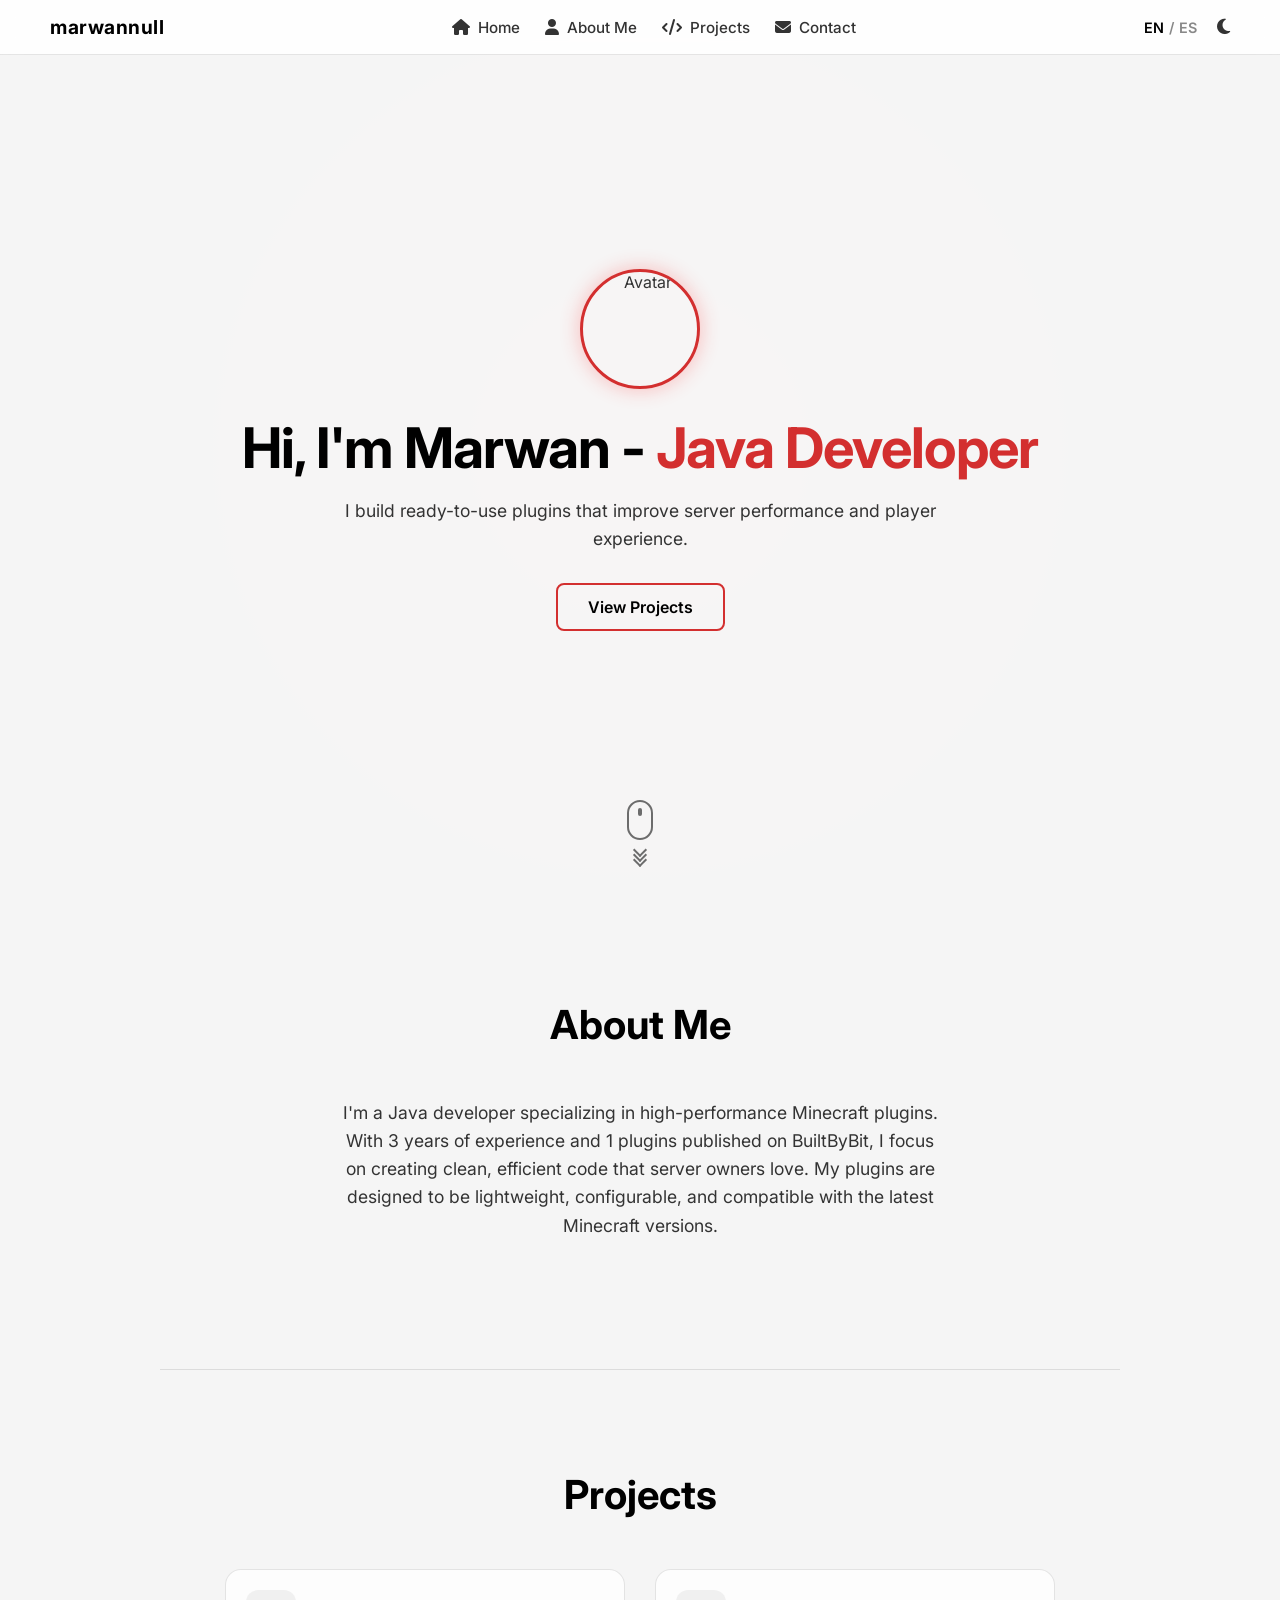
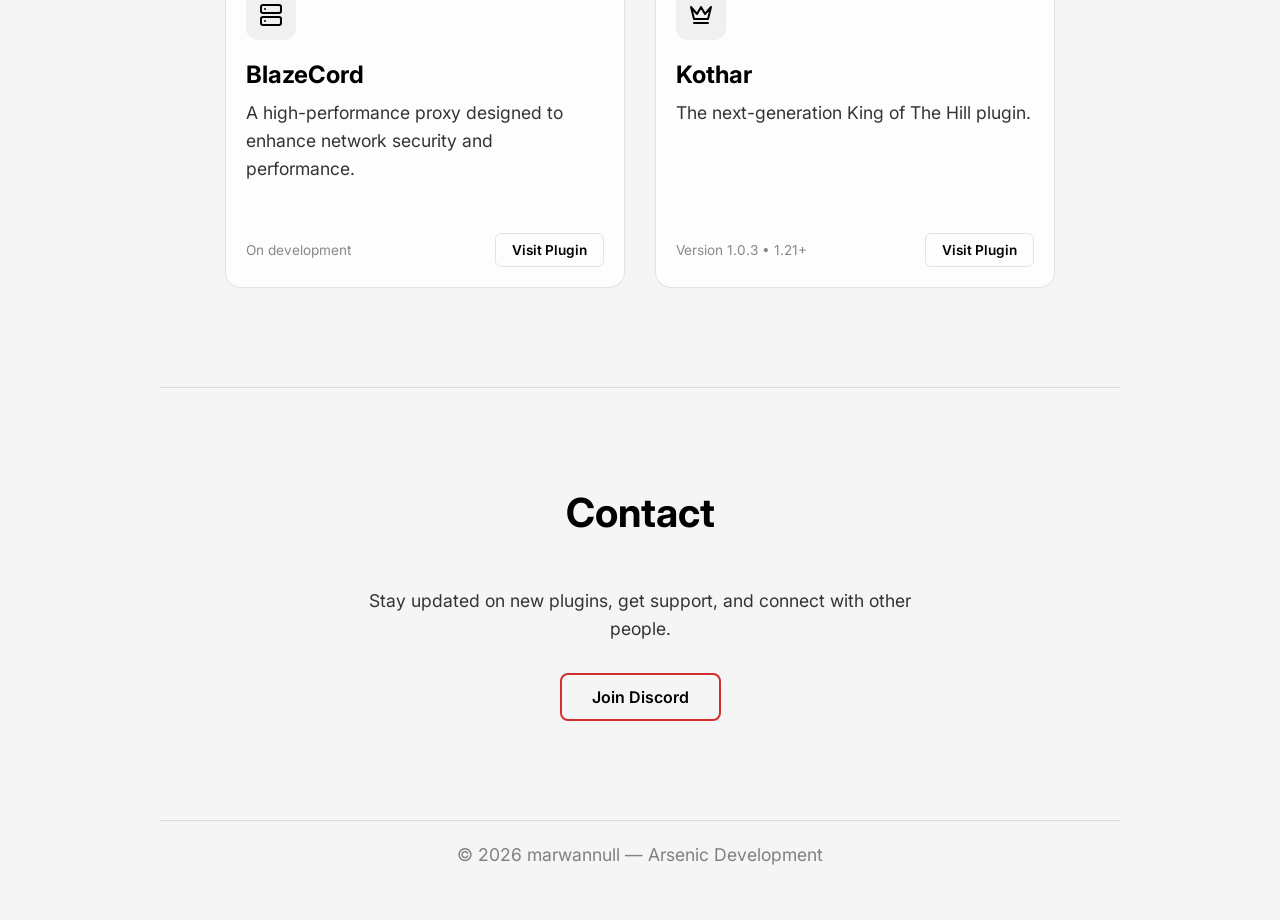
==== index.html @ c506f6dd "Fix HTML encoding issues in index.html" ====
<!DOCTYPE html>
<html lang="en">
<head>
    <meta charset="UTF-8">
    <meta name="viewport" content="width=device-width, initial-scale=1.0">
    <title>marwannull ── Portfolio</title>
    <link rel="icon" href="https://github.com/marwannull.png" type="image/png">
    <link rel="stylesheet" href="style.css">
    <link rel="stylesheet" href="https://cdnjs.cloudflare.com/ajax/libs/font-awesome/6.4.0/css/all.min.css">
</head>
<body>
    
    <div class="content">
        <header>
            <div class="logo">marwannull</div>
            <nav>
                <ul>
                    <li><a href="#home"><i class="fas fa-home"></i> Home</a></li>
                    <li><a href="#about"><i class="fas fa-user"></i> About Me</a></li>
                    <li><a href="#projects"><i class="fas fa-code"></i> Projects</a></li>
                    <li><a href="#contact"><i class="fas fa-envelope"></i> Contact</a></li>
                </ul>
            </nav>
            <div class="header-controls">
                <div class="language-switch">
                    <span class="lang-option active" data-lang="en">EN</span>
                    <span class="separator">/</span>
                    <span class="lang-option" data-lang="es">ES</span>
                </div>
                <button id="theme-toggle" aria-label="Toggle theme">
                    <i class="fas fa-adjust"></i>
                </button>
            </div>
        </header>

        <section id="home" class="hero">
            <img src="https://github.com/marwannull.png" alt="Avatar" class="avatar">
            <h1><span data-en="Hi, I'm Marwan" data-es="Hola, soy Marwan">Hi, I'm Marwan</span> - <span class="highlight">Java Developer</span></h1>
            <p data-en="I build ready-to-use plugins that improve server performance and player experience." data-es="Creo plugins listos para usar que mejoran el rendimiento del servidor y la experiencia del jugador.">I build ready-to-use plugins that improve server performance and player experience.</p>
            <a href="#projects" class="btn" data-en="View Projects" data-es="Ver Proyectos">View Projects</a>
            <div class="scroll-indicator">
                <div class="mouse">
                    <div class="wheel"></div>
                </div>
                <div class="arrow">
                    <span></span>
                    <span></span>
                    <span></span>
                </div>
            </div>
        </section>

        <section id="about" class="section fade-in">
            <h2 data-en="About Me" data-es="Sobre Mí">About Me</h2>
            <p data-en="I'm a Java developer specializing in high-performance Minecraft plugins. With 3 years of experience and 1 plugins published on BuiltByBit, I focus on creating clean, efficient code that server owners love. My plugins are designed to be lightweight, configurable, and compatible with the latest Minecraft versions." data-es="Soy un desarrollador de Java especializado en plugins de Minecraft de alto rendimiento. Con 3 años de experiencia y 1 plugin publicado en BuiltByBit, me enfoco en crear código limpio y eficiente que a los dueños de servidores les encanta. Mis plugins están diseñados para ser ligeros, configurables y compatibles con las últimas versiones de Minecraft.">I'm a Java developer specializing in high-performance Minecraft plugins. With 3 years of experience and 1 plugins published on BuiltByBit, I focus on creating clean, efficient code that server owners love. My plugins are designed to be lightweight, configurable, and compatible with the latest Minecraft versions.</p>
        </section>

        <section id="projects" class="section fade-in">
            <h2 data-en="Projects" data-es="Proyectos">Projects</h2>
            <div class="grid">
                <div class="card scroll-animate">
                    <div class="card-icon">
                        <svg xmlns="http://www.w3.org/2000/svg" width="24" height="24" viewBox="0 0 24 24" fill="none" stroke="currentColor" stroke-width="2" stroke-linecap="round" stroke-linejoin="round">
                            <rect x="2" y="2" width="20" height="8" rx="2" ry="2"></rect>
                            <rect x="2" y="14" width="20" height="8" rx="2" ry="2"></rect>
                            <line x1="6" y1="6" x2="6.01" y2="6"></line>
                            <line x1="6" y1="18" x2="6.01" y2="18"></line>
                        </svg>
                    </div>
                    <h3>BlazeCord</h3>
                    <p data-en="A high-performance proxy designed to enhance network security and performance." data-es="Un proxy de alto rendimiento diseñado para mejorar la seguridad y el rendimiento de la red.">A high-performance proxy designed to enhance network security and performance.</p>
                    <div class="card-footer-group">
                        <div class="card-meta" data-en="On development" data-es="En desarrollo">On development</div>
                        <a href="#" class="btn-small open-modal" data-name="BlazeCord" data-spigot="#" data-modrinth="#" data-builtbybit="#" data-polymart="#" data-en="Visit Plugin" data-es="Visitar Plugin">Visit Plugin</a>
                    </div>
                </div>
                <div class="card scroll-animate">
                    <div class="card-icon">
                        <svg xmlns="http://www.w3.org/2000/svg" width="24" height="24" viewBox="0 0 24 24" fill="none" stroke="currentColor" stroke-width="2" stroke-linecap="round" stroke-linejoin="round">
                            <path d="M2 4l3 12h14l3-12-6 7-4-7-4 7-6-7zm3 16h14"></path>
                        </svg>
                    </div>
                    <h3>Kothar</h3>
                    <p data-en="The next-generation King of The Hill plugin." data-es="El plugin King of The Hill de próxima generación.">The next-generation King of The Hill plugin.</p>
                    <div class="card-footer-group">
                        <div class="card-meta">Version 1.0.3 • 1.21+</div>
                        <a href="#" class="btn-small open-modal" data-name="Kothar" data-spigot="https://www.spigotmc.org/resources/kothar-the-next-generation-king-of-the-hill-plugin-%E2%9A%94%EF%B8%8F.132669/" data-modrinth="https://modrinth.com/plugin/kothar" data-builtbybit="https://builtbybit.com/resources/kothar.94414/" data-polymart="https://polymart.org/product/9367/kothar" data-en="Visit Plugin" data-es="Visitar Plugin">Visit Plugin</a>
                    </div>
                </div>
            </div>
        </section>

        <section id="contact" class="section">
            <h2 data-en="Contact" data-es="Contacto">Contact</h2>
            <p data-en="Stay updated on new plugins, get support, and connect with other people." data-es="Mantente actualizado sobre nuevos plugins, obtén soporte y conéctate con otras personas.">Stay updated on new plugins, get support, and connect with other people.</p>
            <a href="https://discord.gg/BewvqAe3jb" class="btn" data-en="Join Discord" data-es="Unirse a Discord">Join Discord</a>
        </section>

        <footer>
            <p>© 2026 marwannull — Arsenic Development</p>
        </footer>
    </div>

    <div id="pluginModal" class="modal">
        <div class="modal-content">
            <span class="close-modal">&times;</span>
            <h3 id="modalTitle">Plugin Name</h3>
            <p data-en="Choose a platform to download:" data-es="Elige una plataforma para descargar:">Choose a platform to download:</p>
            <div class="modal-buttons">
                <a href="#" id="btn-spigot" target="_blank" class="platform-btn"><img src="assets/spigotmc.png" alt="SpigotMC" class="platform-icon"> SpigotMC</a>
                <a href="#" id="btn-modrinth" target="_blank" class="platform-btn"><img src="assets/modrinth.png" alt="Modrinth" class="platform-icon"> Modrinth</a>
                <a href="#" id="btn-builtbybit" target="_blank" class="platform-btn"><img src="assets/builtbybit.png" alt="BuiltByBit" class="platform-icon"> BuiltByBit</a>
                <a href="#" id="btn-polymart" target="_blank" class="platform-btn"><img src="assets/polymart.png" alt="Polymart" class="platform-icon"> Polymart</a>
            </div>
        </div>
    </div>

    <script src="script.js"></script>
</body>
</html>
---- style.css ----
@import url('https://fonts.googleapis.com/css2?family=Inter:wght@400;500;600;700&display=swap');

* {
    margin: 0;
    padding: 0;
    box-sizing: border-box;
    -webkit-font-smoothing: antialiased;
    -moz-osx-font-smoothing: grayscale;
}

:root {
    --bg-color: #050505;
    --text-color: #e0e0e0;
    --heading-color: #ffffff;
    --accent-color: #ff3333;
    --card-bg: rgba(20, 20, 25, 0.4);
    --card-border: rgba(255, 255, 255, 0.08);
    --nav-bg: rgba(10, 10, 10, 0.85);
    --separator-color: rgba(255, 255, 255, 0.1);
}

.light-mode {
    --bg-color: #f5f5f5;
    --text-color: #333333;
    --heading-color: #000000;
    --accent-color: #d32f2f;
    --card-bg: rgba(255, 255, 255, 0.8);
    --card-border: rgba(0, 0, 0, 0.1);
    --nav-bg: rgba(255, 255, 255, 0.9);
    --separator-color: rgba(0, 0, 0, 0.1);
}

html {
    scroll-behavior: smooth;
}

body {
    font-family: 'Inter', sans-serif;
    background-color: var(--bg-color);
    color: var(--text-color);
    overflow-x: hidden;
    position: relative;
    min-height: 100vh;
    transition: background-color 0.3s, color 0.3s;
}

body::before {
    content: "";
    position: fixed;
    top: 50%;
    left: 50%;
    transform: translate(-50%, -50%);
    width: 100vw;
    height: 100vh;
    background: radial-gradient(circle, rgba(139, 0, 0, 0.4) 0%, rgba(0, 0, 0, 0) 70%);
    z-index: -1;
    pointer-events: none;
    animation: heartbeat 3s infinite ease-in-out;
    mix-blend-mode: screen; 
}

.light-mode body::before {
    background: radial-gradient(circle, rgba(255, 0, 0, 0.15) 0%, rgba(255, 255, 255, 0) 70%);
    mix-blend-mode: multiply;
}

@keyframes heartbeat {
    0% { opacity: 0.5; transform: translate(-50%, -50%) scale(0.95); }
    50% { opacity: 0.7; transform: translate(-50%, -50%) scale(1.05); }
    100% { opacity: 0.5; transform: translate(-50%, -50%) scale(0.95); }
}

header {
    padding: 15px 50px;
    display: flex;
    justify-content: space-between;
    align-items: center;
    background: var(--nav-bg);
    backdrop-filter: blur(10px);
    -webkit-backdrop-filter: blur(10px);
    position: fixed;
    width: 100%;
    top: 0;
    z-index: 1000;
    border-bottom: 1px solid var(--separator-color);
}

.logo {
    font-size: 1.2rem;
    font-weight: 700;
    color: var(--heading-color);
    letter-spacing: 0.5px;
}

nav ul {
    list-style: none;
    display: flex;
    gap: 25px;
}

nav a {
    text-decoration: none;
    color: var(--text-color);
    font-weight: 500;
    font-size: 0.95rem;
    transition: color 0.3s;
    display: flex;
    align-items: center;
    gap: 8px;
}

nav a i {
    font-size: 1rem;
    color: var(--text-color);
}

nav a:hover, nav a:hover i {
    color: var(--accent-color);
}

.header-controls {
    display: flex;
    align-items: center;
    gap: 20px;
}

.language-switch {
    font-size: 0.9rem;
    font-weight: 600;
    cursor: pointer;
    display: flex;
    align-items: center;
    gap: 5px;
}

.lang-option {
    color: #888;
    transition: color 0.3s;
}

.lang-option.active {
    color: var(--heading-color);
}

.lang-option:hover {
    color: var(--heading-color);
}

.separator {
    color: #888;
}

#theme-toggle {
    background: none;
    border: none;
    color: var(--text-color);
    cursor: pointer;
    font-size: 1.1rem;
    transition: color 0.3s;
}

#theme-toggle:hover {
    color: var(--accent-color);
}

.hero {
    min-height: 100vh;
    display: flex;
    flex-direction: column;
    justify-content: center;
    align-items: center;
    text-align: center;
    padding: 0 20px;
    position: relative;
}

.avatar {
    width: 120px;
    height: 120px;
    border-radius: 50%;
    border: 3px solid var(--accent-color);
    margin-bottom: 25px;
    object-fit: cover;
    box-shadow: 0 0 20px rgba(255, 51, 51, 0.3);
}

h1 {
    font-size: 3.5rem;
    font-weight: 700;
    margin-bottom: 15px;
    color: var(--heading-color);
    letter-spacing: -1px;
}

.highlight {
    color: var(--accent-color);
}

p {
    font-size: 1.1rem;
    color: var(--text-color);
    max-width: 600px;
    line-height: 1.6;
    margin-bottom: 30px;
}

.btn {
    display: inline-block;
    padding: 12px 30px;
    background: transparent;
    border: 2px solid var(--accent-color);
    color: var(--heading-color);
    text-decoration: none;
    font-weight: 600;
    border-radius: 8px;
    transition: all 0.3s ease;
}

.btn:hover {
    background: var(--accent-color);
    color: #fff;
    box-shadow: 0 0 15px rgba(255, 51, 51, 0.4);
}

.scroll-indicator {
    position: absolute;
    bottom: 40px;
    left: 50%;
    transform: translateX(-50%);
    display: flex;
    flex-direction: column;
    align-items: center;
    opacity: 0.7;
}

.mouse {
    width: 26px;
    height: 40px;
    border: 2px solid var(--text-color);
    border-radius: 20px;
    position: relative;
    margin-bottom: 10px;
}

.wheel {
    width: 4px;
    height: 8px;
    background-color: var(--text-color);
    border-radius: 2px;
    position: absolute;
    top: 6px;
    left: 50%;
    transform: translateX(-50%);
    animation: scroll 1.5s infinite;
}

@keyframes scroll {
    0% { top: 6px; opacity: 1; }
    100% { top: 20px; opacity: 0; }
}

.arrow span {
    display: block;
    width: 10px;
    height: 10px;
    border-bottom: 2px solid var(--text-color);
    border-right: 2px solid var(--text-color);
    transform: rotate(45deg);
    margin: -5px;
    animation: arrow 2s infinite;
}

.arrow span:nth-child(2) { animation-delay: -0.2s; }
.arrow span:nth-child(3) { animation-delay: -0.4s; }

@keyframes arrow {
    0% { opacity: 0; transform: rotate(45deg) translate(-5px, -5px); }
    50% { opacity: 1; }
    100% { opacity: 0; transform: rotate(45deg) translate(5px, 5px); }
}

.section {
    padding: 100px 50px;
    position: relative;
    max-width: 1200px;
    margin: 0 auto;
    display: flex;
    flex-direction: column;
    align-items: center;
    text-align: center;
}

.section::after {
    content: "";
    position: absolute;
    bottom: 0;
    left: 10%;
    right: 10%;
    height: 1px;
    background: var(--separator-color);
}

h2 {
    font-size: 2.5rem;
    font-weight: 700;
    margin-bottom: 50px;
    color: var(--heading-color);
    text-align: center;
}

.grid {
    display: flex;
    flex-wrap: wrap;
    justify-content: center;
    gap: 30px;
    width: 100%;
}

.card {
    background: var(--card-bg);
    border: 1px solid var(--card-border);
    border-radius: 16px;
    padding: 20px;
    transition: transform 0.3s ease, border-color 0.3s ease, box-shadow 0.3s ease;
    display: flex;
    flex-direction: column;
    text-align: left;
    max-width: 400px;
    width: 100%;
}

.card:hover {
    transform: translateY(-5px);
    border-color: rgba(255, 255, 255, 0.2);
    box-shadow: 0 10px 30px rgba(0, 0, 0, 0.2);
}

.light-mode .card:hover {
    border-color: rgba(0, 0, 0, 0.2);
}

.card-icon {
    width: 50px;
    height: 50px;
    background: rgba(255, 255, 255, 0.05);
    border-radius: 12px;
    display: flex;
    align-items: center;
    justify-content: center;
    margin-bottom: 20px;
    color: var(--heading-color);
}

.light-mode .card-icon {
    background: rgba(0, 0, 0, 0.05);
}

.card h3 {
    font-size: 1.5rem;
    font-weight: 700;
    margin-bottom: 10px;
    color: var(--heading-color);
}

.card-footer-group {
    margin-top: auto;
    display: flex;
    justify-content: space-between;
    align-items: center;
    padding-top: 20px;
}

.card-meta {
    font-size: 0.85rem;
    color: #888;
}

.btn-small {
    padding: 8px 16px;
    background: transparent;
    border: 1px solid var(--card-border);
    color: var(--heading-color);
    text-decoration: none;
    font-size: 0.85rem;
    font-weight: 600;
    border-radius: 6px;
    transition: all 0.3s ease;
}

.btn-small:hover {
    background: var(--accent-color);
    border-color: var(--accent-color);
    color: #fff;
}

footer {
    padding: 20px;
    background: transparent;
    border-top: none;
    color: #666;
    text-align: center;
    font-size: 0.8rem;
    opacity: 0.6;
    width: 100%;
    display: flex;
    justify-content: center;
}

.modal {
    display: none;
    position: fixed;
    top: 0;
    left: 0;
    width: 100%;
    height: 100%;
    background: rgba(0, 0, 0, 0.8);
    backdrop-filter: blur(5px);
    z-index: 2000;
    align-items: center;
    justify-content: center;
    opacity: 0;
    transition: opacity 0.3s ease;
}

.modal.show {
    opacity: 1;
}

.modal-content {
    background: #151515;
    border: 1px solid #333;
    border-radius: 12px;
    padding: 30px;
    width: 90%;
    max-width: 400px;
    position: relative;
    text-align: center;
    transform: translateY(20px);
    transition: transform 0.3s ease;
}

.light-mode .modal-content {
    background: #fff;
    border-color: #eee;
}

.modal.show .modal-content {
    transform: translateY(0);
}

.close-modal {
    position: absolute;
    top: 15px;
    right: 15px;
    font-size: 1.5rem;
    cursor: pointer;
    color: #888;
    transition: color 0.2s;
}

.close-modal:hover {
    color: var(--accent-color);
}

.modal h3 {
    margin-bottom: 10px;
    color: var(--heading-color);
}

.modal p {
    margin-bottom: 25px;
    color: var(--text-color);
}

.modal-buttons {
    display: flex;
    flex-direction: column;
    gap: 15px;
}

.platform-btn {
    display: flex;
    align-items: center;
    justify-content: center;
    gap: 10px;
    padding: 12px;
    background: rgba(255, 255, 255, 0.05);
    border: 1px solid rgba(255, 255, 255, 0.1);
    color: var(--heading-color);
    text-decoration: none;
    border-radius: 8px;
    font-weight: 600;
    transition: all 0.2s;
    width: 100%;
}

.platform-icon {
    width: 24px;
    height: 24px;
    min-width: 24px;
    min-height: 24px;
    object-fit: contain;
    margin-top: -2px;
}

.light-mode .platform-btn {
    background: rgba(0, 0, 0, 0.05);
    border-color: rgba(0, 0, 0, 0.1);
}

.platform-btn:hover {
    background: var(--accent-color);
    border-color: var(--accent-color);
    color: #fff;
    transform: translateY(-2px);
}

.fade-in {
    opacity: 0;
    transform: translateY(20px);
    transition: opacity 0.6s ease-out, transform 0.6s ease-out;
}

.fade-in.visible {
    opacity: 1;
    transform: translateY(0);
}

.scroll-animate {
    opacity: 0;
    transform: translateY(30px);
    transition: opacity 0.6s ease-out, transform 0.6s ease-out;
}

.scroll-animate.visible {
    opacity: 1;
    transform: translateY(0);
}

@media (max-width: 768px) {
    h1 { font-size: 2.5rem; }
    header { padding: 15px 20px; flex-direction: column; gap: 15px; }
    nav ul { gap: 15px; font-size: 0.9rem; flex-wrap: wrap; justify-content: center; }
    .section { padding: 60px 20px; }
}
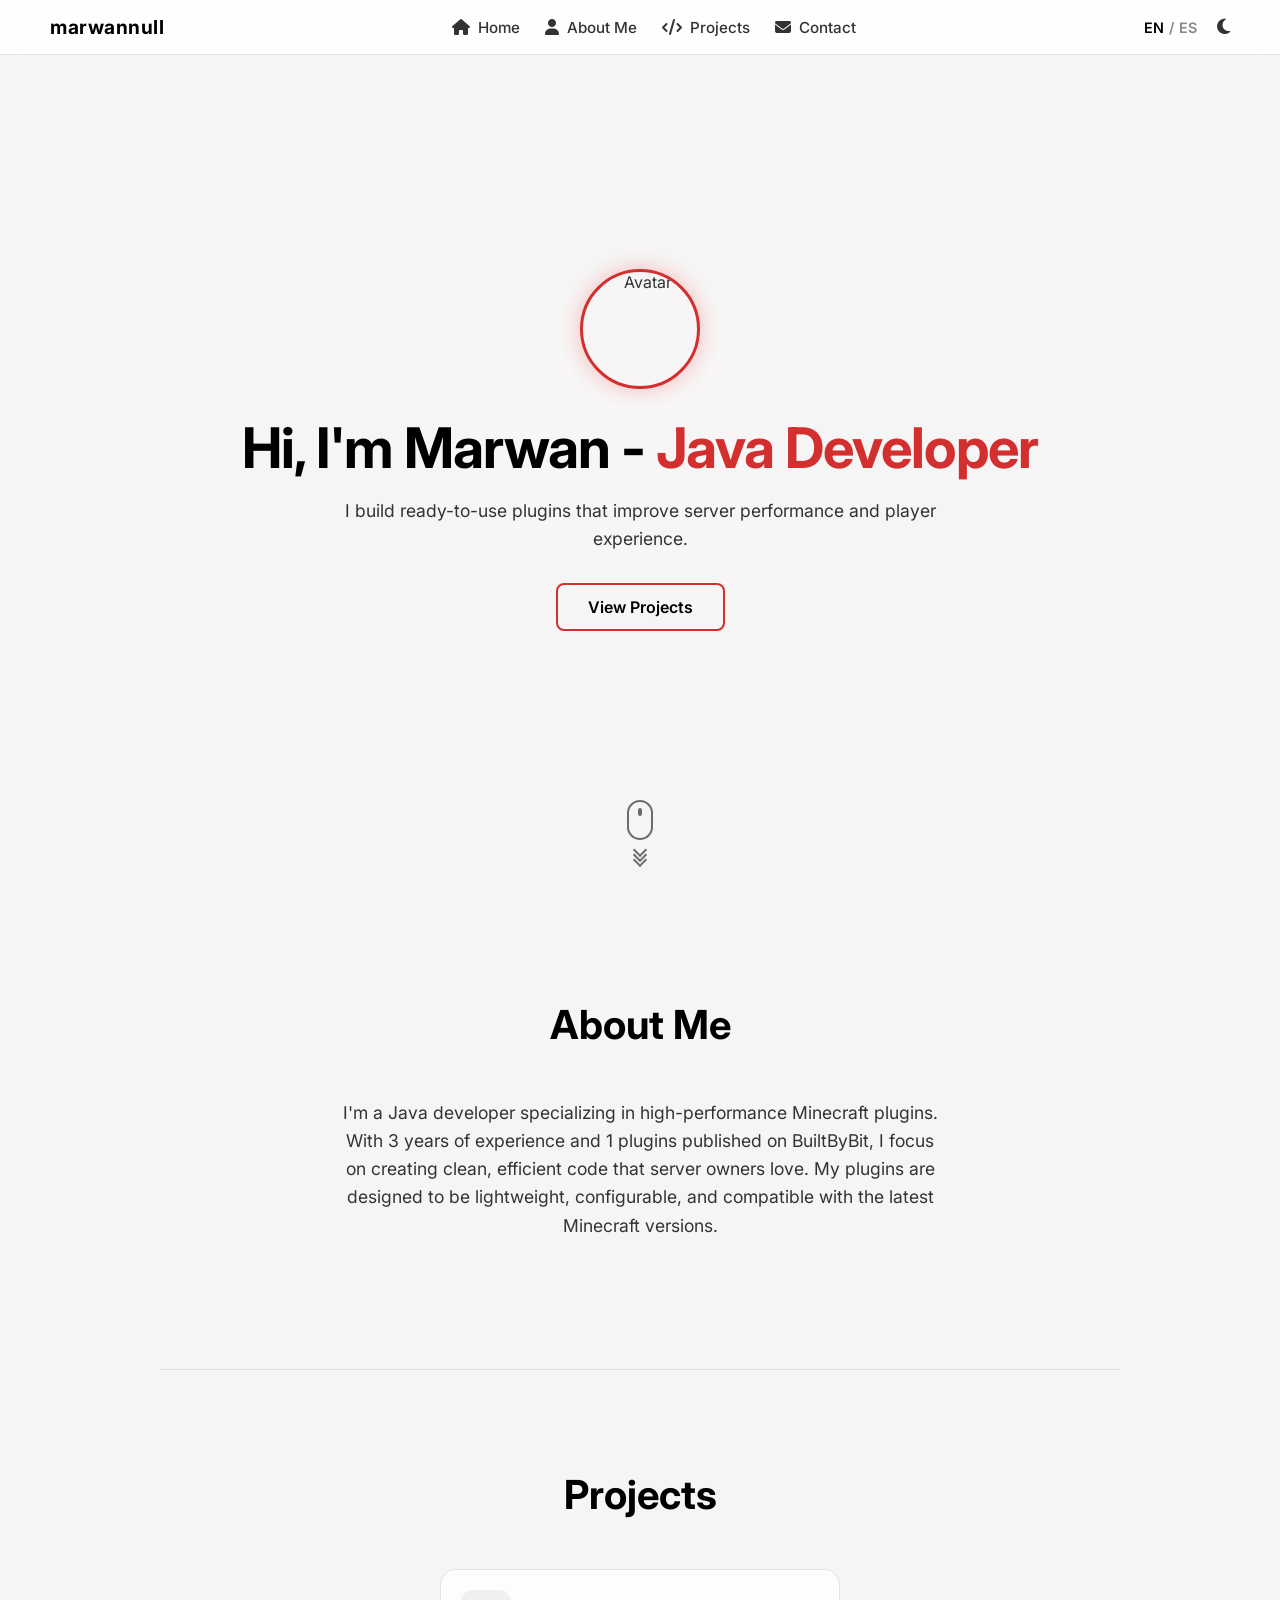
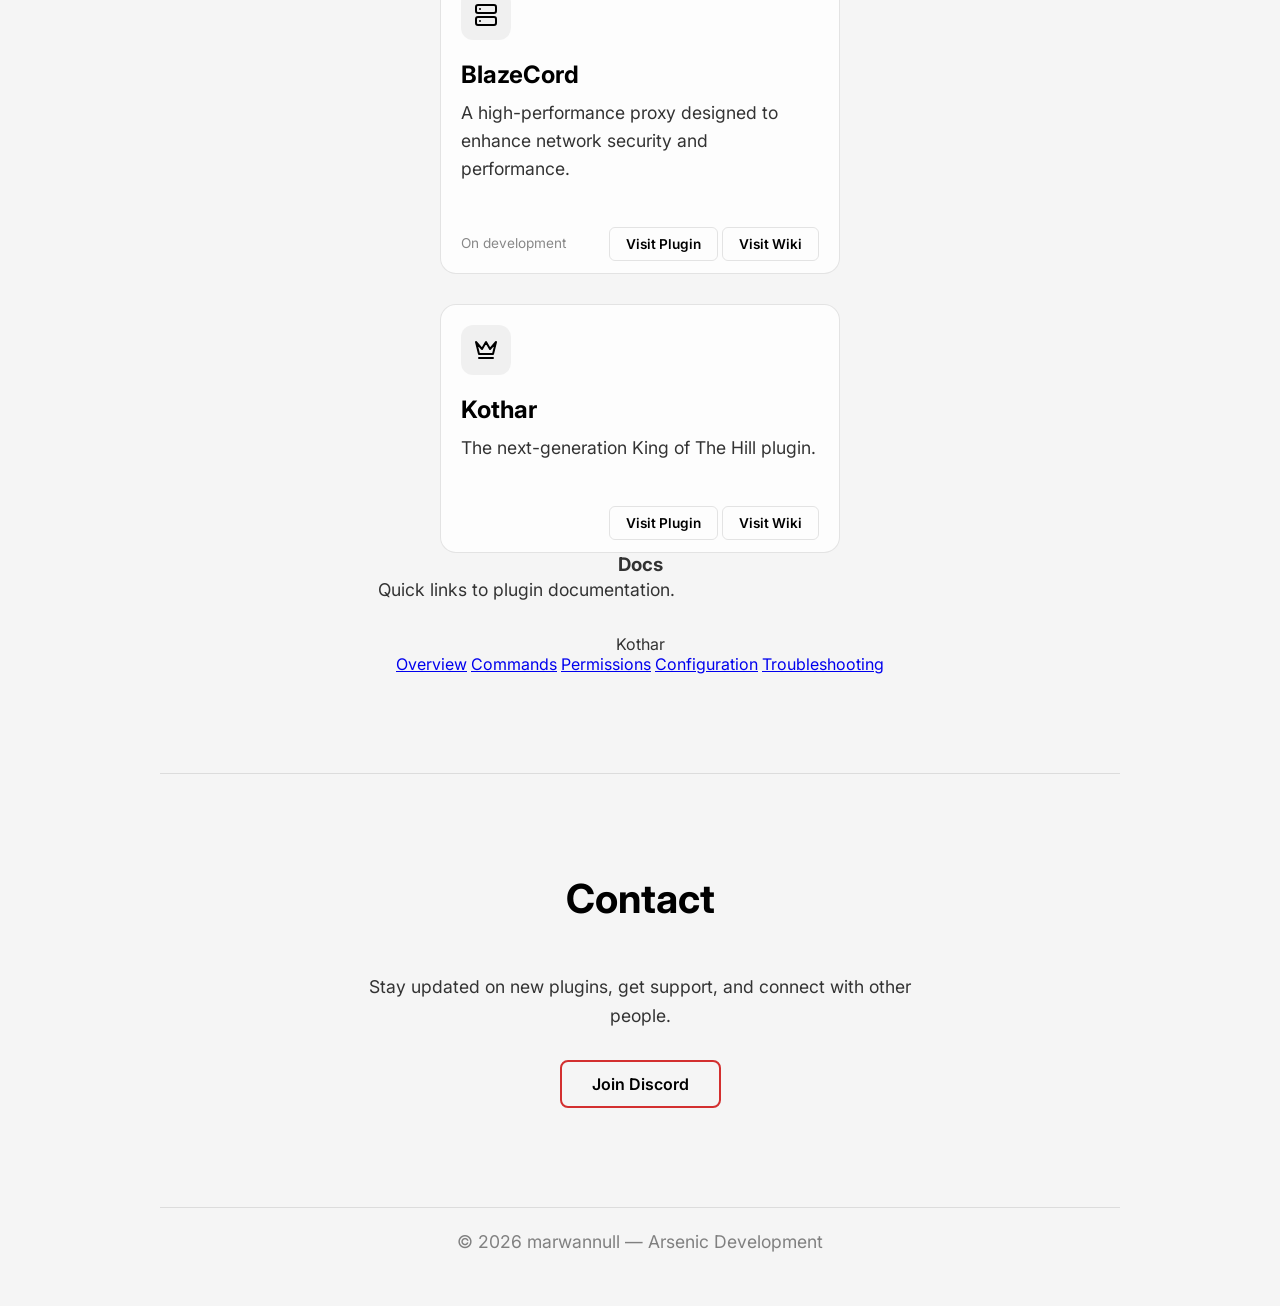
==== commit ca450ce9: "Update index.html" ====
--- a/index.html
+++ b/index.html
@@ -57,36 +57,60 @@
 
         <section id="projects" class="section fade-in">
             <h2 data-en="Projects" data-es="Proyectos">Projects</h2>
-            <div class="grid">
-                <div class="card scroll-animate">
-                    <div class="card-icon">
-                        <svg xmlns="http://www.w3.org/2000/svg" width="24" height="24" viewBox="0 0 24 24" fill="none" stroke="currentColor" stroke-width="2" stroke-linecap="round" stroke-linejoin="round">
-                            <rect x="2" y="2" width="20" height="8" rx="2" ry="2"></rect>
-                            <rect x="2" y="14" width="20" height="8" rx="2" ry="2"></rect>
-                            <line x1="6" y1="6" x2="6.01" y2="6"></line>
-                            <line x1="6" y1="18" x2="6.01" y2="18"></line>
-                        </svg>
-                    </div>
-                    <h3>BlazeCord</h3>
-                    <p data-en="A high-performance proxy designed to enhance network security and performance." data-es="Un proxy de alto rendimiento diseñado para mejorar la seguridad y el rendimiento de la red.">A high-performance proxy designed to enhance network security and performance.</p>
-                    <div class="card-footer-group">
-                        <div class="card-meta" data-en="On development" data-es="En desarrollo">On development</div>
-                        <a href="#" class="btn-small open-modal" data-name="BlazeCord" data-spigot="#" data-modrinth="#" data-builtbybit="#" data-polymart="#" data-en="Visit Plugin" data-es="Visitar Plugin">Visit Plugin</a>
+            <div class="projects-layout">
+                <div class="projects-left">
+                    <div class="grid">
+                        <div class="card scroll-animate">
+                            <div class="card-icon">
+                                <svg xmlns="http://www.w3.org/2000/svg" width="24" height="24" viewBox="0 0 24 24" fill="none" stroke="currentColor" stroke-width="2" stroke-linecap="round" stroke-linejoin="round">
+                                    <rect x="2" y="2" width="20" height="8" rx="2" ry="2"></rect>
+                                    <rect x="2" y="14" width="20" height="8" rx="2" ry="2"></rect>
+                                    <line x1="6" y1="6" x2="6.01" y2="6"></line>
+                                    <line x1="6" y1="18" x2="6.01" y2="18"></line>
+                                </svg>
+                            </div>
+                            <h3>BlazeCord</h3>
+                            <p data-en="A high-performance proxy designed to enhance network security and performance." data-es="Un proxy de alto rendimiento diseñado para mejorar la seguridad y el rendimiento de la red.">A high-performance proxy designed to enhance network security and performance.</p>
+                            <div class="card-footer-group">
+                                <div class="card-meta" data-en="On development" data-es="En desarrollo">On development</div>
+                                <div class="card-actions">
+                                    <a href="#" class="btn-small open-modal" data-name="BlazeCord" data-spigot="#" data-modrinth="#" data-builtbybit="#" data-polymart="#" data-en="Visit Plugin" data-es="Visitar Plugin">Visit Plugin</a>
+                                    <a href="#" class="btn-small" target="_blank" data-en="Visit Wiki" data-es="Visitar Wiki">Visit Wiki</a>
+                                </div>
+                            </div>
+                        </div>
+                        <div class="card scroll-animate">
+                            <div class="card-icon">
+                                <svg xmlns="http://www.w3.org/2000/svg" width="24" height="24" viewBox="0 0 24 24" fill="none" stroke="currentColor" stroke-width="2" stroke-linecap="round" stroke-linejoin="round">
+                                    <path d="M2 4l3 12h14l3-12-6 7-4-7-4 7-6-7zm3 16h14"></path>
+                                </svg>
+                            </div>
+                            <h3>Kothar</h3>
+                            <p data-en="The next-generation King of The Hill plugin." data-es="El plugin King of The Hill de próxima generación.">The next-generation King of The Hill plugin.</p>
+                            <div class="card-footer-group">
+                                <div class="card-meta">&nbsp;</div>
+                                <div class="card-actions">
+                                    <a href="#" class="btn-small open-modal" data-name="Kothar" data-spigot="https://www.spigotmc.org/resources/kothar-the-next-generation-king-of-the-hill-plugin-%E2%9A%94%EF%B8%8F.132669/" data-modrinth="https://modrinth.com/plugin/kothar" data-builtbybit="https://builtbybit.com/resources/kothar.94414/" data-polymart="https://polymart.org/product/9367/kothar" data-en="Visit Plugin" data-es="Visitar Plugin">Visit Plugin</a>
+                                    <a href="Kothar-Wiki-All.md" class="btn-small" target="_blank" data-en="Visit Wiki" data-es="Visitar Wiki">Visit Wiki</a>
+                                </div>
+                            </div>
+                        </div>
                     </div>
                 </div>
-                <div class="card scroll-animate">
-                    <div class="card-icon">
-                        <svg xmlns="http://www.w3.org/2000/svg" width="24" height="24" viewBox="0 0 24 24" fill="none" stroke="currentColor" stroke-width="2" stroke-linecap="round" stroke-linejoin="round">
-                            <path d="M2 4l3 12h14l3-12-6 7-4-7-4 7-6-7zm3 16h14"></path>
-                        </svg>
+                <aside class="projects-right">
+                    <div class="docs-panel">
+                        <h3 data-en="Docs" data-es="Documentación">Docs</h3>
+                        <p data-en="Quick links to plugin documentation." data-es="Accesos rápidos a la documentación de plugins.">Quick links to plugin documentation.</p>
+                        <div class="docs-group">
+                            <div class="docs-title">Kothar</div>
+                            <a class="docs-link" href="Kothar-Wiki-All.md#home" target="_blank" data-en="Overview" data-es="Resumen">Overview</a>
+                            <a class="docs-link" href="Kothar-Wiki-All.md#commands" target="_blank" data-en="Commands" data-es="Comandos">Commands</a>
+                            <a class="docs-link" href="Kothar-Wiki-All.md#permissions" target="_blank" data-en="Permissions" data-es="Permisos">Permissions</a>
+                            <a class="docs-link" href="Kothar-Wiki-All.md#configuration" target="_blank" data-en="Configuration" data-es="Configuración">Configuration</a>
+                            <a class="docs-link" href="Kothar-Wiki-All.md#troubleshooting" target="_blank" data-en="Troubleshooting" data-es="Solución de problemas">Troubleshooting</a>
+                        </div>
                     </div>
-                    <h3>Kothar</h3>
-                    <p data-en="The next-generation King of The Hill plugin." data-es="El plugin King of The Hill de próxima generación.">The next-generation King of The Hill plugin.</p>
-                    <div class="card-footer-group">
-                        <div class="card-meta">Version 1.0.3 • 1.21+</div>
-                        <a href="#" class="btn-small open-modal" data-name="Kothar" data-spigot="https://www.spigotmc.org/resources/kothar-the-next-generation-king-of-the-hill-plugin-%E2%9A%94%EF%B8%8F.132669/" data-modrinth="https://modrinth.com/plugin/kothar" data-builtbybit="https://builtbybit.com/resources/kothar.94414/" data-polymart="https://polymart.org/product/9367/kothar" data-en="Visit Plugin" data-es="Visitar Plugin">Visit Plugin</a>
-                    </div>
-                </div>
+                </aside>
             </div>
         </section>
 
@@ -118,4 +142,3 @@
     <script src="script.js"></script>
 </body>
 </html>
-
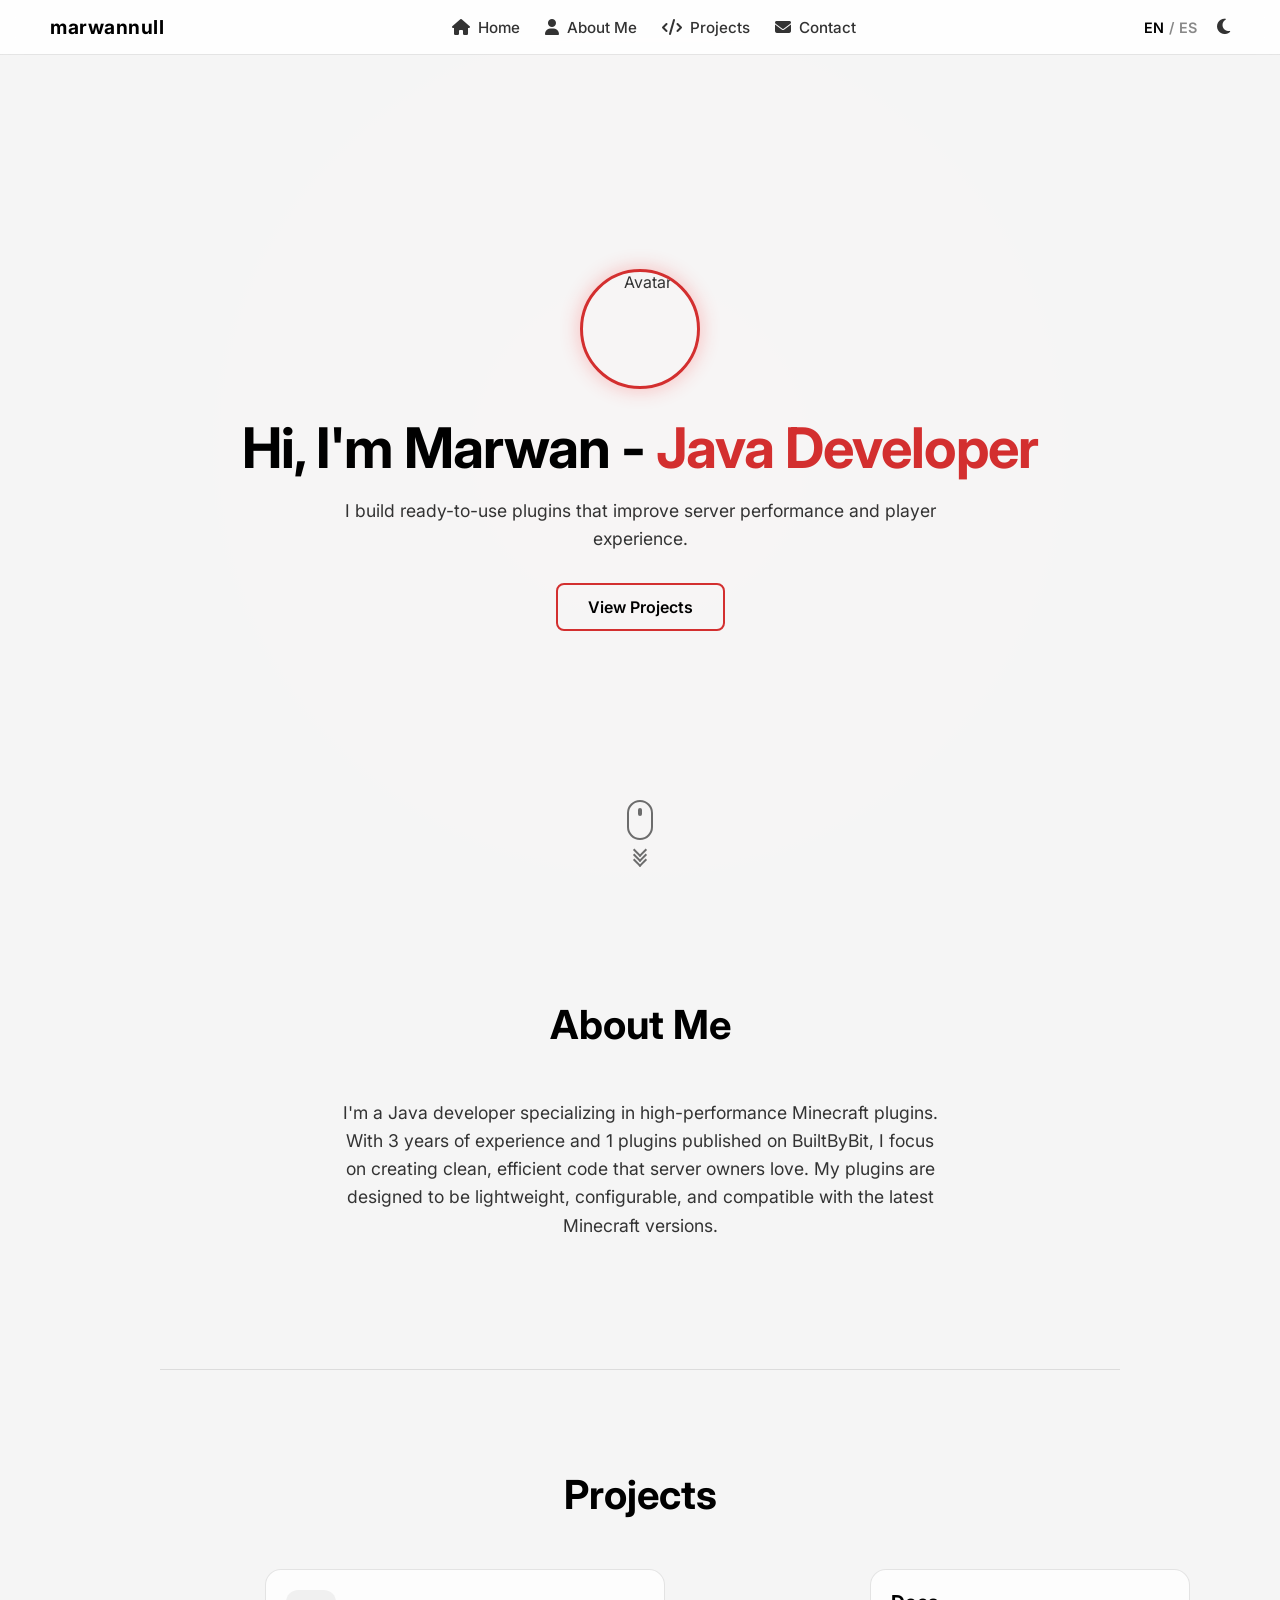
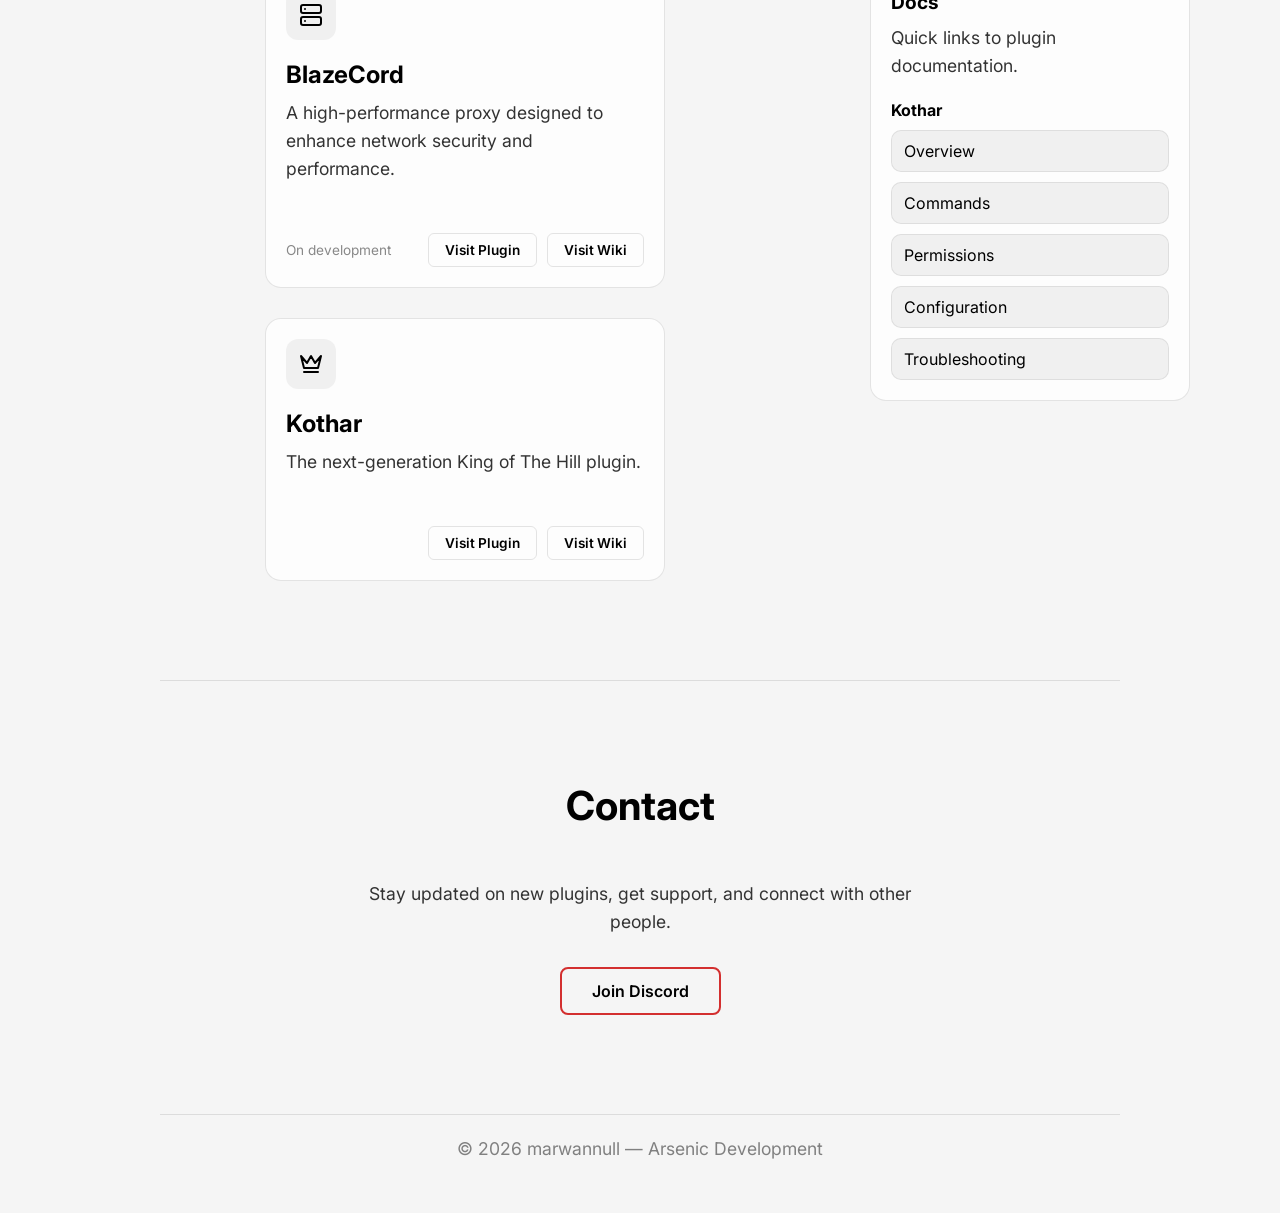
==== commit bba862b7: "Update index.html" ====
--- a/index.html
+++ b/index.html
@@ -91,7 +91,7 @@
                                 <div class="card-meta">&nbsp;</div>
                                 <div class="card-actions">
                                     <a href="#" class="btn-small open-modal" data-name="Kothar" data-spigot="https://www.spigotmc.org/resources/kothar-the-next-generation-king-of-the-hill-plugin-%E2%9A%94%EF%B8%8F.132669/" data-modrinth="https://modrinth.com/plugin/kothar" data-builtbybit="https://builtbybit.com/resources/kothar.94414/" data-polymart="https://polymart.org/product/9367/kothar" data-en="Visit Plugin" data-es="Visitar Plugin">Visit Plugin</a>
-                                    <a href="Kothar-Wiki-All.md" class="btn-small" target="_blank" data-en="Visit Wiki" data-es="Visitar Wiki">Visit Wiki</a>
+                                    <a href="wiki/index.html" class="btn-small" target="_blank" data-en="Visit Wiki" data-es="Visitar Wiki">Visit Wiki</a>
                                 </div>
                             </div>
                         </div>
@@ -103,11 +103,11 @@
                         <p data-en="Quick links to plugin documentation." data-es="Accesos rápidos a la documentación de plugins.">Quick links to plugin documentation.</p>
                         <div class="docs-group">
                             <div class="docs-title">Kothar</div>
-                            <a class="docs-link" href="Kothar-Wiki-All.md#home" target="_blank" data-en="Overview" data-es="Resumen">Overview</a>
-                            <a class="docs-link" href="Kothar-Wiki-All.md#commands" target="_blank" data-en="Commands" data-es="Comandos">Commands</a>
-                            <a class="docs-link" href="Kothar-Wiki-All.md#permissions" target="_blank" data-en="Permissions" data-es="Permisos">Permissions</a>
-                            <a class="docs-link" href="Kothar-Wiki-All.md#configuration" target="_blank" data-en="Configuration" data-es="Configuración">Configuration</a>
-                            <a class="docs-link" href="Kothar-Wiki-All.md#troubleshooting" target="_blank" data-en="Troubleshooting" data-es="Solución de problemas">Troubleshooting</a>
+                            <a class="docs-link" href="wiki/index.html" target="_blank" data-en="Overview" data-es="Resumen">Overview</a>
+                            <a class="docs-link" href="wiki/index.html" target="_blank" data-en="Commands" data-es="Comandos">Commands</a>
+                            <a class="docs-link" href="wiki/index.html" target="_blank" data-en="Permissions" data-es="Permisos">Permissions</a>
+                            <a class="docs-link" href="wiki/index.html" target="_blank" data-en="Configuration" data-es="Configuración">Configuration</a>
+                            <a class="docs-link" href="wiki/index.html" target="_blank" data-en="Troubleshooting" data-es="Solución de problemas">Troubleshooting</a>
                         </div>
                     </div>
                 </aside>
--- a/style.css
+++ b/style.css
@@ -308,12 +308,93 @@
     text-align: center;
 }
 
+.projects-layout {
+    width: 100%;
+    display: grid;
+    grid-template-columns: 1fr 320px;
+    gap: 30px;
+    align-items: start;
+}
+
+.projects-left {
+    width: 100%;
+}
+
+.projects-right {
+    width: 100%;
+}
+
+.docs-panel {
+    background: var(--card-bg);
+    border: 1px solid var(--card-border);
+    border-radius: 16px;
+    padding: 20px;
+    text-align: left;
+    position: sticky;
+    top: 100px;
+}
+
+.docs-panel h3 {
+    margin-bottom: 10px;
+    color: var(--heading-color);
+    font-size: 1.2rem;
+}
+
+.docs-panel p {
+    color: var(--text-color);
+    margin-bottom: 15px;
+}
+
+.docs-group {
+    display: flex;
+    flex-direction: column;
+    gap: 10px;
+}
+
+.docs-title {
+    font-weight: 700;
+    color: var(--heading-color);
+    margin-top: 5px;
+}
+
+.docs-link {
+    padding: 10px 12px;
+    border-radius: 10px;
+    text-decoration: none;
+    color: var(--heading-color);
+    background: rgba(255, 255, 255, 0.05);
+    border: 1px solid rgba(255, 255, 255, 0.08);
+    transition: all 0.2s ease;
+}
+
+.light-mode .docs-link {
+    background: rgba(0, 0, 0, 0.05);
+    border-color: rgba(0, 0, 0, 0.08);
+}
+
+.docs-link:hover {
+    background: var(--accent-color);
+    border-color: var(--accent-color);
+    color: #fff;
+}
+
 .grid {
     display: flex;
     flex-wrap: wrap;
     justify-content: center;
     gap: 30px;
     width: 100%;
+}
+
+@media (max-width: 900px) {
+    .projects-layout {
+        grid-template-columns: 1fr;
+    }
+
+    .docs-panel {
+        position: static;
+        top: auto;
+    }
 }
 
 .card {
@@ -368,6 +449,16 @@
     justify-content: space-between;
     align-items: center;
     padding-top: 20px;
+}
+
+.card-actions {
+    display: flex;
+    gap: 10px;
+    align-items: center;
+}
+
+.card-actions .btn-small {
+    white-space: nowrap;
 }
 
 .card-meta {
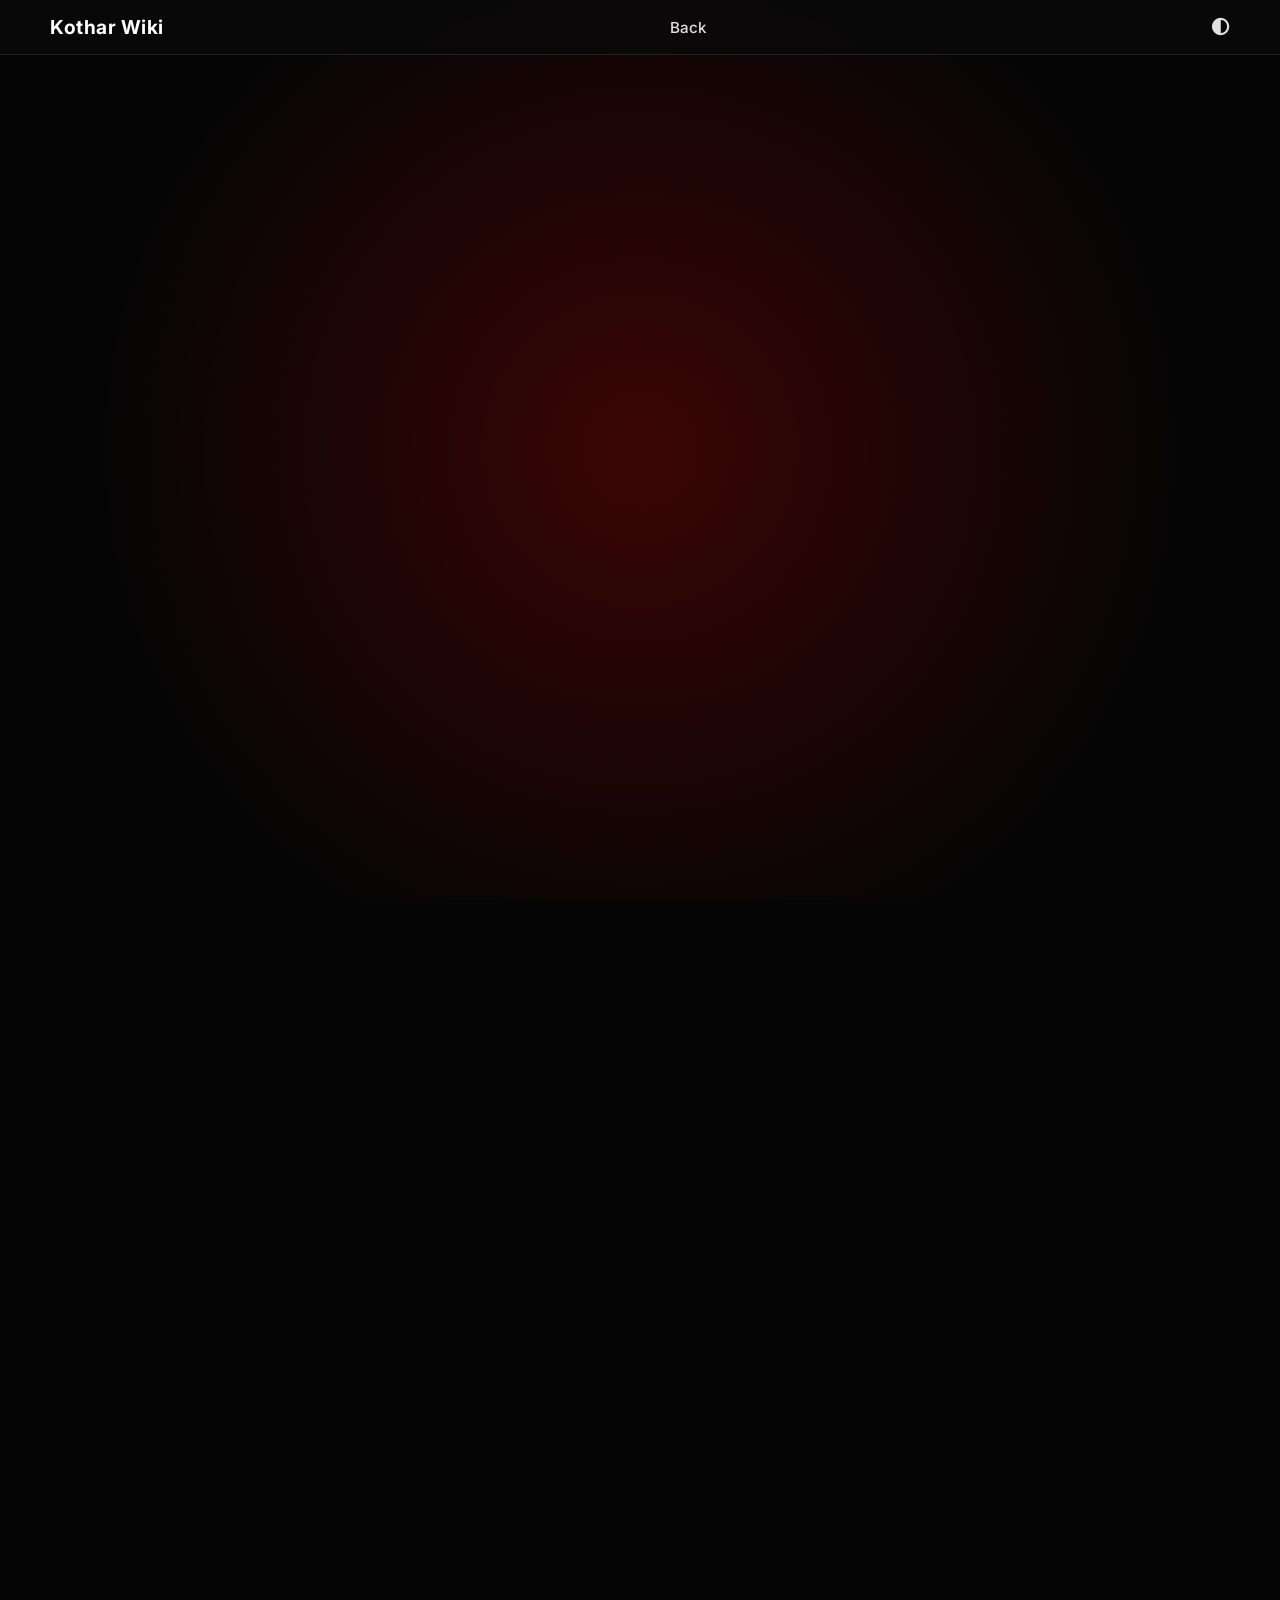
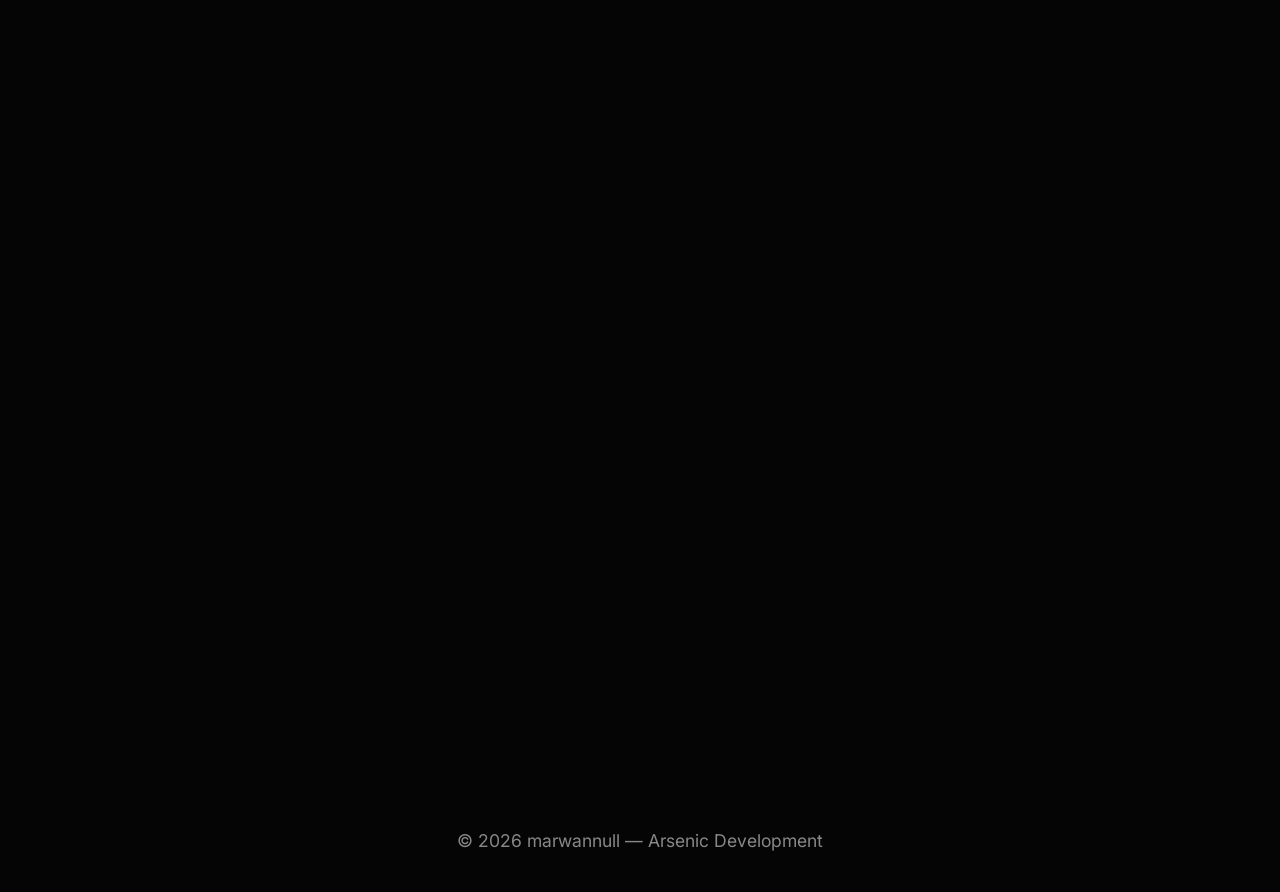
==== commit bdc39490: "Update index.html" ====
--- a/index.html
+++ b/index.html
@@ -3,121 +3,531 @@
 <head>
     <meta charset="UTF-8">
     <meta name="viewport" content="width=device-width, initial-scale=1.0">
-    <title>marwannull ── Portfolio</title>
-    <link rel="icon" href="https://github.com/marwannull.png" type="image/png">
-    <link rel="stylesheet" href="style.css">
+    <title>Kothar Wiki</title>
+    <link rel="stylesheet" href="../style.css">
     <link rel="stylesheet" href="https://cdnjs.cloudflare.com/ajax/libs/font-awesome/6.4.0/css/all.min.css">
 </head>
 <body>
-    
     <div class="content">
         <header>
-            <div class="logo">marwannull</div>
+            <div class="logo">Kothar Wiki</div>
             <nav>
                 <ul>
-                    <li><a href="#home"><i class="fas fa-home"></i> Home</a></li>
-                    <li><a href="#about"><i class="fas fa-user"></i> About Me</a></li>
-                    <li><a href="#projects"><i class="fas fa-code"></i> Projects</a></li>
-                    <li><a href="#contact"><i class="fas fa-envelope"></i> Contact</a></li>
+                    <li><a href="../index.html#projects">Back</a></li>
                 </ul>
             </nav>
             <div class="header-controls">
-                <div class="language-switch">
-                    <span class="lang-option active" data-lang="en">EN</span>
-                    <span class="separator">/</span>
-                    <span class="lang-option" data-lang="es">ES</span>
-                </div>
                 <button id="theme-toggle" aria-label="Toggle theme">
                     <i class="fas fa-adjust"></i>
                 </button>
             </div>
         </header>
 
-        <section id="home" class="hero">
-            <img src="https://github.com/marwannull.png" alt="Avatar" class="avatar">
-            <h1><span data-en="Hi, I'm Marwan" data-es="Hola, soy Marwan">Hi, I'm Marwan</span> - <span class="highlight">Java Developer</span></h1>
-            <p data-en="I build ready-to-use plugins that improve server performance and player experience." data-es="Creo plugins listos para usar que mejoran el rendimiento del servidor y la experiencia del jugador.">I build ready-to-use plugins that improve server performance and player experience.</p>
-            <a href="#projects" class="btn" data-en="View Projects" data-es="Ver Proyectos">View Projects</a>
-            <div class="scroll-indicator">
-                <div class="mouse">
-                    <div class="wheel"></div>
-                </div>
-                <div class="arrow">
-                    <span></span>
-                    <span></span>
-                    <span></span>
-                </div>
-            </div>
-        </section>
-
-        <section id="about" class="section fade-in">
-            <h2 data-en="About Me" data-es="Sobre Mí">About Me</h2>
-            <p data-en="I'm a Java developer specializing in high-performance Minecraft plugins. With 3 years of experience and 1 plugins published on BuiltByBit, I focus on creating clean, efficient code that server owners love. My plugins are designed to be lightweight, configurable, and compatible with the latest Minecraft versions." data-es="Soy un desarrollador de Java especializado en plugins de Minecraft de alto rendimiento. Con 3 años de experiencia y 1 plugin publicado en BuiltByBit, me enfoco en crear código limpio y eficiente que a los dueños de servidores les encanta. Mis plugins están diseñados para ser ligeros, configurables y compatibles con las últimas versiones de Minecraft.">I'm a Java developer specializing in high-performance Minecraft plugins. With 3 years of experience and 1 plugins published on BuiltByBit, I focus on creating clean, efficient code that server owners love. My plugins are designed to be lightweight, configurable, and compatible with the latest Minecraft versions.</p>
-        </section>
-
-        <section id="projects" class="section fade-in">
-            <h2 data-en="Projects" data-es="Proyectos">Projects</h2>
-            <div class="projects-layout">
-                <div class="projects-left">
-                    <div class="grid">
-                        <div class="card scroll-animate">
-                            <div class="card-icon">
-                                <svg xmlns="http://www.w3.org/2000/svg" width="24" height="24" viewBox="0 0 24 24" fill="none" stroke="currentColor" stroke-width="2" stroke-linecap="round" stroke-linejoin="round">
-                                    <rect x="2" y="2" width="20" height="8" rx="2" ry="2"></rect>
-                                    <rect x="2" y="14" width="20" height="8" rx="2" ry="2"></rect>
-                                    <line x1="6" y1="6" x2="6.01" y2="6"></line>
-                                    <line x1="6" y1="18" x2="6.01" y2="18"></line>
-                                </svg>
-                            </div>
-                            <h3>BlazeCord</h3>
-                            <p data-en="A high-performance proxy designed to enhance network security and performance." data-es="Un proxy de alto rendimiento diseñado para mejorar la seguridad y el rendimiento de la red.">A high-performance proxy designed to enhance network security and performance.</p>
-                            <div class="card-footer-group">
-                                <div class="card-meta" data-en="On development" data-es="En desarrollo">On development</div>
-                                <div class="card-actions">
-                                    <a href="#" class="btn-small open-modal" data-name="BlazeCord" data-spigot="#" data-modrinth="#" data-builtbybit="#" data-polymart="#" data-en="Visit Plugin" data-es="Visitar Plugin">Visit Plugin</a>
-                                    <a href="#" class="btn-small" target="_blank" data-en="Visit Wiki" data-es="Visitar Wiki">Visit Wiki</a>
-                                </div>
-                            </div>
-                        </div>
-                        <div class="card scroll-animate">
-                            <div class="card-icon">
-                                <svg xmlns="http://www.w3.org/2000/svg" width="24" height="24" viewBox="0 0 24 24" fill="none" stroke="currentColor" stroke-width="2" stroke-linecap="round" stroke-linejoin="round">
-                                    <path d="M2 4l3 12h14l3-12-6 7-4-7-4 7-6-7zm3 16h14"></path>
-                                </svg>
-                            </div>
-                            <h3>Kothar</h3>
-                            <p data-en="The next-generation King of The Hill plugin." data-es="El plugin King of The Hill de próxima generación.">The next-generation King of The Hill plugin.</p>
-                            <div class="card-footer-group">
-                                <div class="card-meta">&nbsp;</div>
-                                <div class="card-actions">
-                                    <a href="#" class="btn-small open-modal" data-name="Kothar" data-spigot="https://www.spigotmc.org/resources/kothar-the-next-generation-king-of-the-hill-plugin-%E2%9A%94%EF%B8%8F.132669/" data-modrinth="https://modrinth.com/plugin/kothar" data-builtbybit="https://builtbybit.com/resources/kothar.94414/" data-polymart="https://polymart.org/product/9367/kothar" data-en="Visit Plugin" data-es="Visitar Plugin">Visit Plugin</a>
-                                    <a href="wiki/index.html" class="btn-small" target="_blank" data-en="Visit Wiki" data-es="Visitar Wiki">Visit Wiki</a>
-                                </div>
-                            </div>
-                        </div>
-                    </div>
-                </div>
-                <aside class="projects-right">
-                    <div class="docs-panel">
-                        <h3 data-en="Docs" data-es="Documentación">Docs</h3>
-                        <p data-en="Quick links to plugin documentation." data-es="Accesos rápidos a la documentación de plugins.">Quick links to plugin documentation.</p>
+        <section class="section fade-in" style="padding-top: 140px;">
+            <h2>Kothar Wiki</h2>
+            <div class="projects-layout" style="grid-template-columns: 280px 1fr; max-width: 1200px; margin: 0 auto;">
+                <aside class="projects-right" style="order: 0;">
+                    <div class="docs-panel" style="position: sticky; top: 120px;">
+                        <h3>Index</h3>
                         <div class="docs-group">
-                            <div class="docs-title">Kothar</div>
-                            <a class="docs-link" href="wiki/index.html" target="_blank" data-en="Overview" data-es="Resumen">Overview</a>
-                            <a class="docs-link" href="wiki/index.html" target="_blank" data-en="Commands" data-es="Comandos">Commands</a>
-                            <a class="docs-link" href="wiki/index.html" target="_blank" data-en="Permissions" data-es="Permisos">Permissions</a>
-                            <a class="docs-link" href="wiki/index.html" target="_blank" data-en="Configuration" data-es="Configuración">Configuration</a>
-                            <a class="docs-link" href="wiki/index.html" target="_blank" data-en="Troubleshooting" data-es="Solución de problemas">Troubleshooting</a>
+                            <a class="docs-link" href="#home">Home</a>
+                            <a class="docs-link" href="#commands">Commands</a>
+                            <a class="docs-link" href="#permissions">Permissions</a>
+                            <a class="docs-link" href="#configuration">Configuration</a>
+                            <a class="docs-link" href="#koth-setup">KOTH Setup</a>
+                            <a class="docs-link" href="#koth-files-koths-folder">KOTH Files (koths folder)</a>
+                            <a class="docs-link" href="#economy-xp--coins">Economy (XP & Coins)</a>
+                            <a class="docs-link" href="#ranks">Ranks</a>
+                            <a class="docs-link" href="#shop">Shop</a>
+                            <a class="docs-link" href="#leaderboards">Leaderboards</a>
+                            <a class="docs-link" href="#displays-bossbarscoreboardhologramwaypoints">Displays</a>
+                            <a class="docs-link" href="#discord-webhook">Discord Webhook</a>
+                            <a class="docs-link" href="#update-system">Update System</a>
+                            <a class="docs-link" href="#placeholders">Placeholders</a>
+                            <a class="docs-link" href="#troubleshooting">Troubleshooting</a>
+                            <a class="docs-link" href="#developer-api">Developer API</a>
                         </div>
                     </div>
                 </aside>
+
+                <div class="projects-left" style="text-align: left;">
+                    <div class="docs-panel" style="position: static;">
+                        <h1 id="home">Home</h1>
+                        <h1>Kothar</h1>
+                        <p>Kothar is a <strong>King of the Hill (KOTH)</strong> plugin with:</p>
+                        <ul>
+                            <li>Multiple capture modes (including <strong>OVERLOAD</strong> multi-zone mode).</li>
+                            <li>Built-in <strong>XP + Coins</strong> economy (database-backed).</li>
+                            <li><strong>Ranks</strong> progression system based on XP.</li>
+                            <li>Leaderboards (<code>/kothar top</code>).</li>
+                            <li>BossBar / Scoreboard / Hologram displays.</li>
+                            <li>Shop GUI (<code>/kothar shop</code>) driven by configuration.</li>
+                            <li>Discord webhook notifications.</li>
+                            <li>Update checking/downloading from GitHub releases.</li>
+                        </ul>
+
+                        <hr>
+
+                        <h2>Requirements</h2>
+                        <ul>
+                            <li><strong>Server</strong>: Spigot/Paper (recommended)</li>
+                            <li><strong>Dependency</strong>:
+                                <ul>
+                                    <li><code>Apollo-Bukkit</code> (<strong>required</strong>, hard-depend)</li>
+                                </ul>
+                            </li>
+                        </ul>
+
+                        <h2>Optional Integrations (softdepend)</h2>
+                        <ul>
+                            <li>PlaceholderAPI</li>
+                            <li>Vault</li>
+                            <li>ProtocolLib</li>
+                            <li>packetevents</li>
+                            <li>TAB</li>
+                            <li>Multiple team/clan plugins (ClansX, SimpleClans, UltimateClans, BetterTeams, Factions, etc.)</li>
+                        </ul>
+
+                        <hr>
+
+                        <h2>Quick Start</h2>
+                        <ol>
+                            <li>Install <code>Apollo-Bukkit</code>.</li>
+                            <li>Put <code>Kothar-&lt;version&gt;.jar</code> into <code>plugins/</code>.</li>
+                            <li>Start the server.</li>
+                            <li>Configure:
+                                <ul>
+                                    <li><code>plugins/Kothar/config.yml</code></li>
+                                    <li><code>plugins/Kothar/database.yml</code></li>
+                                </ul>
+                            </li>
+                            <li>Reload:
+                                <ul>
+                                    <li><code>/kothar reload</code></li>
+                                </ul>
+                            </li>
+                        </ol>
+
+                        <hr>
+
+                        <h2>First KOTH Setup (Classic)</h2>
+                        <ol>
+                            <li>Create the KOTH:
+                                <ul>
+                                    <li><code>/kothar create &lt;name&gt;</code></li>
+                                </ul>
+                            </li>
+                            <li>Select and save zone:
+                                <ul>
+                                    <li><code>/kothar select &lt;name&gt;</code></li>
+                                    <li>Use the wand to select <code>pos1</code> and <code>pos2</code></li>
+                                    <li>Run <code>/kothar select &lt;name&gt;</code> again to <strong>save and exit</strong></li>
+                                </ul>
+                            </li>
+                            <li>Start:
+                                <ul>
+                                    <li><code>/kothar start &lt;name&gt;</code></li>
+                                </ul>
+                            </li>
+                        </ol>
+
+                        <h2>OVERLOAD Setup (4 Zones)</h2>
+                        <ol>
+                            <li>Ensure KOTH is configured to OVERLOAD (via GUI/editor).</li>
+                            <li>Enter overload edit mode:
+                                <ul>
+                                    <li><code>/kothar select &lt;name&gt;</code></li>
+                                    <li>This will instruct you about 4 zones.</li>
+                                </ul>
+                            </li>
+                            <li>Select region and set each color:
+                                <ul>
+                                    <li><code>/kothar setzone &lt;name&gt; RED</code></li>
+                                    <li><code>/kothar setzone &lt;name&gt; BLUE</code></li>
+                                    <li><code>/kothar setzone &lt;name&gt; GREEN</code></li>
+                                    <li><code>/kothar setzone &lt;name&gt; YELLOW</code></li>
+                                </ul>
+                            </li>
+                        </ol>
+
+                        <hr>
+
+                        <h1 id="commands">Commands</h1>
+
+                        <h2>Main command</h2>
+                        <ul>
+                            <li><code>/kothar &lt;subcommand&gt;</code></li>
+                        </ul>
+
+                        <h2>Player Commands</h2>
+                        <ul>
+                            <li><strong>help</strong>
+                                <ul>
+                                    <li><code>/kothar help</code></li>
+                                </ul>
+                            </li>
+                            <li><strong>list</strong>
+                                <ul>
+                                    <li><code>/kothar list</code></li>
+                                </ul>
+                            </li>
+                            <li><strong>info</strong>
+                                <ul>
+                                    <li><code>/kothar info &lt;name&gt;</code></li>
+                                </ul>
+                            </li>
+                            <li><strong>top</strong>
+                                <ul>
+                                    <li><code>/kothar top [wins|captures|coins|xp]</code></li>
+                                </ul>
+                            </li>
+                            <li><strong>shop</strong>
+                                <ul>
+                                    <li><code>/kothar shop</code></li>
+                                </ul>
+                            </li>
+                            <li><strong>rank</strong>
+                                <ul>
+                                    <li><code>/kothar rank</code></li>
+                                </ul>
+                            </li>
+                            <li><strong>balance</strong>
+                                <ul>
+                                    <li><code>/kothar balance</code></li>
+                                </ul>
+                            </li>
+                            <li><strong>pay</strong>
+                                <ul>
+                                    <li><code>/kothar pay &lt;player&gt; &lt;amount&gt;</code></li>
+                                </ul>
+                            </li>
+                            <li><strong>playtime</strong>
+                                <ul>
+                                    <li><code>/kothar playtime [player]</code> (Anti-Randy)</li>
+                                </ul>
+                            </li>
+                        </ul>
+
+                        <h2>Admin Commands</h2>
+                        <ul>
+                            <li><strong>create</strong>
+                                <ul>
+                                    <li><code>/kothar create &lt;name&gt;</code></li>
+                                </ul>
+                            </li>
+                            <li><strong>delete</strong>
+                                <ul>
+                                    <li><code>/kothar delete &lt;name&gt;</code></li>
+                                </ul>
+                            </li>
+                            <li><strong>start</strong>
+                                <ul>
+                                    <li><code>/kothar start &lt;name&gt;</code></li>
+                                </ul>
+                            </li>
+                            <li><strong>stop</strong>
+                                <ul>
+                                    <li><code>/kothar stop &lt;name&gt;</code></li>
+                                </ul>
+                            </li>
+                            <li><strong>select</strong>
+                                <ul>
+                                    <li><code>/kothar select &lt;name&gt;</code></li>
+                                </ul>
+                                <p>Classic: select pos1/pos2 and re-run to save.</p>
+                                <p>Overload: enters overload instructions.</p>
+                            </li>
+                            <li><strong>setzone</strong>
+                                <ul>
+                                    <li><code>/kothar setzone &lt;name&gt; &lt;RED|BLUE|GREEN|YELLOW&gt;</code></li>
+                                </ul>
+                            </li>
+                            <li><strong>reload</strong>
+                                <ul>
+                                    <li><code>/kothar reload</code></li>
+                                </ul>
+                            </li>
+                            <li><strong>update</strong>
+                                <ul>
+                                    <li><code>/kothar update</code></li>
+                                </ul>
+                            </li>
+                            <li><strong>coins</strong>
+                                <ul>
+                                    <li><code>/kothar coins &lt;give|take|set&gt; &lt;player&gt; &lt;amount&gt;</code></li>
+                                </ul>
+                            </li>
+                        </ul>
+
+                        <hr>
+
+                        <h1 id="permissions">Permissions</h1>
+                        <h2>Admin</h2>
+                        <ul>
+                            <li><code>kothar.admin</code></li>
+                        </ul>
+                        <p>Grants:</p>
+                        <ul>
+                            <li><code>kothar.admin.create</code></li>
+                            <li><code>kothar.admin.delete</code></li>
+                            <li><code>kothar.admin.start</code></li>
+                            <li><code>kothar.admin.stop</code></li>
+                            <li><code>kothar.admin.select</code></li>
+                            <li><code>kothar.admin.reload</code></li>
+                            <li><code>kothar.admin.gui</code></li>
+                            <li><code>kothar.admin.list</code></li>
+                            <li><code>kothar.admin.setzone</code></li>
+                        </ul>
+                        <p>Additional admin perms:</p>
+                        <ul>
+                            <li><code>kothar.admin.update</code></li>
+                            <li><code>kothar.admin.coins</code></li>
+                        </ul>
+
+                        <h2>Player</h2>
+                        <ul>
+                            <li><code>kothar.top</code></li>
+                            <li><code>kothar.info</code></li>
+                            <li><code>kothar.command.shop</code></li>
+                            <li><code>kothar.command.rank</code></li>
+                            <li><code>kothar.command.balance</code></li>
+                            <li><code>kothar.command.pay</code></li>
+                        </ul>
+
+                        <h2>Anti-Randy bypass</h2>
+                        <ul>
+                            <li><code>kothar.bypass.antirandys</code></li>
+                        </ul>
+
+                        <hr>
+
+                        <h1 id="configuration">Configuration</h1>
+                        <p>Kothar configuration files live in:</p>
+                        <ul>
+                            <li><code>plugins/Kothar/config.yml</code></li>
+                            <li><code>plugins/Kothar/database.yml</code></li>
+                            <li><code>plugins/Kothar/ranks.yml</code></li>
+                            <li><code>plugins/Kothar/shops.yml</code></li>
+                            <li><code>plugins/Kothar/webhook.yml</code></li>
+                            <li><code>plugins/Kothar/langs/messages_&lt;lang&gt;.yml</code></li>
+                        </ul>
+
+                        <hr>
+
+                        <h1 id="koth-setup">KOTH Setup</h1>
+                        <h2>Classic KOTH</h2>
+                        <ol>
+                            <li><code>/kothar create &lt;name&gt;</code></li>
+                            <li><code>/kothar select &lt;name&gt;</code></li>
+                            <li>Select pos1/pos2 with the wand</li>
+                            <li><code>/kothar select &lt;name&gt;</code> again to save</li>
+                            <li><code>/kothar start &lt;name&gt;</code></li>
+                        </ol>
+                        <h2>OVERLOAD KOTH</h2>
+                        <p>Requires 4 zones: RED, BLUE, GREEN, YELLOW</p>
+                        <ol>
+                            <li>Put the KOTH into OVERLOAD mode (GUI/editor).</li>
+                            <li><code>/kothar select &lt;name&gt;</code> (shows instructions)</li>
+                            <li>Select a region and apply:
+                                <ul>
+                                    <li><code>/kothar setzone &lt;name&gt; RED</code></li>
+                                    <li><code>/kothar setzone &lt;name&gt; BLUE</code></li>
+                                    <li><code>/kothar setzone &lt;name&gt; GREEN</code></li>
+                                    <li><code>/kothar setzone &lt;name&gt; YELLOW</code></li>
+                                </ul>
+                            </li>
+                        </ol>
+
+                        <hr>
+
+                        <h1 id="koth-files-koths-folder">KOTH Files (koths folder)</h1>
+                        <p>Kothar stores each arena as a YAML file inside:</p>
+                        <ul>
+                            <li><code>plugins/Kothar/koths/</code></li>
+                        </ul>
+                        <p>Each file is named:</p>
+                        <ul>
+                            <li><code>&lt;kothName&gt;.yml</code></li>
+                        </ul>
+                        <p>After editing a file, run:</p>
+                        <ul>
+                            <li><code>/kothar reload</code></li>
+                        </ul>
+
+                        <hr>
+
+                        <h1 id="economy-xp--coins">Economy (XP &amp; Coins)</h1>
+                        <p>Kothar includes a built-in economy:</p>
+                        <ul>
+                            <li><strong>XP</strong> (used for ranks)</li>
+                            <li><strong>Coins</strong> (used for shop &amp; player trading)</li>
+                        </ul>
+                        <h2>Rewards</h2>
+                        <p>Configured in <code>config.yml</code>:</p>
+                        <ul>
+                            <li>Kill rewards</li>
+                            <li>Win rewards</li>
+                            <li>Capture tick rewards</li>
+                            <li>Death penalties</li>
+                        </ul>
+                        <h2>Player trading</h2>
+                        <ul>
+                            <li><code>/kothar pay &lt;player&gt; &lt;amount&gt;</code></li>
+                        </ul>
+
+                        <hr>
+
+                        <h1 id="ranks">Ranks</h1>
+                        <p>Ranks are defined in <code>ranks.yml</code>. Players progress based on XP.</p>
+                        <h2>Commands</h2>
+                        <ul>
+                            <li><code>/kothar rank</code></li>
+                        </ul>
+                        <h2>Rank rewards</h2>
+                        <p>Use <code>rewards</code> commands in <code>ranks.yml</code>. Use <code>{player}</code> placeholder.</p>
+
+                        <hr>
+
+                        <h1 id="shop">Shop</h1>
+                        <p>Kothar includes a GUI shop driven by <code>shops.yml</code>.</p>
+                        <h2>Command</h2>
+                        <ul>
+                            <li><code>/kothar shop</code></li>
+                        </ul>
+                        <h2>Currency</h2>
+                        <p>Uses <code>coin-name</code> from <code>config.yml</code>.</p>
+                        <h2>Notes</h2>
+                        <ul>
+                            <li>Shop items execute console commands from <code>shops.yml</code>.</li>
+                            <li>Make sure your commands are valid for your server version and plugins.</li>
+                        </ul>
+
+                        <hr>
+
+                        <h1 id="leaderboards">Leaderboards</h1>
+                        <h2>Command</h2>
+                        <ul>
+                            <li><code>/kothar top [wins|captures|coins|xp]</code></li>
+                        </ul>
+
+                        <hr>
+
+                        <h1 id="displays-bossbarscoreboardhologramwaypoints">Displays (BossBar/Scoreboard/Hologram/Waypoints)</h1>
+                        <h2>BossBar</h2>
+                        <p>Configured in <code>config.yml</code> under <code>display.bossbar</code>.</p>
+                        <p>Supports placeholders:</p>
+                        <ul>
+                            <li><code>{koth}</code>, <code>{capturer}</code>, <code>{time}</code>, <code>{location}</code>, <code>{progress}</code></li>
+                        </ul>
+                        <h2>Scoreboard</h2>
+                        <p>Configured in <code>config.yml</code> under <code>display.scoreboard</code>.</p>
+                        <p>Two line sets:</p>
+                        <ul>
+                            <li><code>lines-active</code></li>
+                            <li><code>lines-overload</code></li>
+                        </ul>
+                        <h2>Hologram</h2>
+                        <p>Configured in <code>config.yml</code> under <code>display.hologram</code>.</p>
+                        <h2>Waypoints</h2>
+                        <p>Configured in <code>config.yml</code> under <code>display.waypoints</code>.</p>
+
+                        <hr>
+
+                        <h1 id="discord-webhook">Discord Webhook</h1>
+                        <p>Configure <code>webhook.yml</code>.</p>
+                        <h2>Features</h2>
+                        <ul>
+                            <li>Event embeds</li>
+                            <li>Optional leaderboard posting</li>
+                            <li>Rate limiting</li>
+                        </ul>
+                        <p>Common placeholders:</p>
+                        <ul>
+                            <li><code>{koth}</code></li>
+                            <li><code>{location}</code></li>
+                            <li><code>{time}</code></li>
+                            <li><code>{winner}</code></li>
+                            <li><code>{points}</code></li>
+                            <li><code>{mode}</code></li>
+                            <li><code>{duration}</code></li>
+                            <li><code>{progress}</code></li>
+                        </ul>
+
+                        <hr>
+
+                        <h1 id="update-system">Update System</h1>
+                        <h2>Command</h2>
+                        <ul>
+                            <li><code>/kothar update</code></li>
+                        </ul>
+                        <p>Downloads the latest <code>.jar</code> from GitHub Releases.</p>
+                        <h2>GitHub API Authentication (optional)</h2>
+                        <p>If your repository is private or you hit API limitations, set an env var:</p>
+                        <ul>
+                            <li><code>GITHUB_TOKEN</code></li>
+                        </ul>
+                        <p>Then restart the server and retry <code>/kothar update</code>.</p>
+
+                        <hr>
+
+                        <h1 id="placeholders">Placeholders</h1>
+                        <p>Common placeholders:</p>
+                        <ul>
+                            <li><code>{player}</code></li>
+                            <li><code>{koth}</code></li>
+                            <li><code>{time}</code></li>
+                            <li><code>{location}</code> -&gt; formatted <code>X, Z</code></li>
+                            <li><code>{capturer}</code></li>
+                            <li><code>{winner}</code></li>
+                            <li><code>{progress}</code></li>
+                            <li><code>{points}</code></li>
+                            <li><code>{team}</code></li>
+                        </ul>
+
+                        <hr>
+
+                        <h1 id="troubleshooting">Troubleshooting</h1>
+                        <h2>“This command can only be executed by a player”</h2>
+                        <p>You ran a player-only command from console. Use in-game.</p>
+                        <h2>“Not enough players online…”</h2>
+                        <p>Your KOTH has <code>min-players</code> &gt; online players.</p>
+                        <h2>“KOTH is not properly configured”</h2>
+                        <p>You must configure the zone/spawn/settings via GUI or selection.</p>
+                        <h2>Shop purchases do nothing</h2>
+                        <ul>
+                            <li>Check console for command errors from <code>shops.yml</code>.</li>
+                            <li>Validate material names and command syntax.</li>
+                        </ul>
+                        <h2>Update command returns 404 / fails</h2>
+                        <ul>
+                            <li>Verify repo settings and that a release exists.</li>
+                            <li>If private repo: set <code>GITHUB_TOKEN</code>.</li>
+                        </ul>
+                        <h2>Coins command fails for offline players</h2>
+                        <p>If you run an offline-mode server, UUID resolution may differ from Mojang UUIDs.</p>
+
+                        <hr>
+
+                        <h1 id="developer-api">Developer API</h1>
+                        <p>Kothar exposes an API and events.</p>
+                        <h2>Events</h2>
+                        <ul>
+                            <li><code>KotharStartEvent</code></li>
+                            <li><code>KotharEndEvent</code></li>
+                            <li><code>KotharStopEvent</code></li>
+                            <li><code>KotharCaptureEvent</code></li>
+                            <li><code>KotharWinEvent</code></li>
+                        </ul>
+                        <h2>Main access</h2>
+                        <ul>
+                            <li><code>Kothar.getAPI()</code> (if available)</li>
+                            <li><code>Kothar.getInstance()</code></li>
+                        </ul>
+                        <h2>Listening to Events</h2>
+                        <p>Subscribe using Bukkit listeners to react when KOTH starts/ends/wins.</p>
+                    </div>
+                </div>
             </div>
-        </section>
-
-        <section id="contact" class="section">
-            <h2 data-en="Contact" data-es="Contacto">Contact</h2>
-            <p data-en="Stay updated on new plugins, get support, and connect with other people." data-es="Mantente actualizado sobre nuevos plugins, obtén soporte y conéctate con otras personas.">Stay updated on new plugins, get support, and connect with other people.</p>
-            <a href="https://discord.gg/BewvqAe3jb" class="btn" data-en="Join Discord" data-es="Unirse a Discord">Join Discord</a>
         </section>
 
         <footer>
@@ -125,20 +535,6 @@
         </footer>
     </div>
 
-    <div id="pluginModal" class="modal">
-        <div class="modal-content">
-            <span class="close-modal">&times;</span>
-            <h3 id="modalTitle">Plugin Name</h3>
-            <p data-en="Choose a platform to download:" data-es="Elige una plataforma para descargar:">Choose a platform to download:</p>
-            <div class="modal-buttons">
-                <a href="#" id="btn-spigot" target="_blank" class="platform-btn"><img src="assets/spigotmc.png" alt="SpigotMC" class="platform-icon"> SpigotMC</a>
-                <a href="#" id="btn-modrinth" target="_blank" class="platform-btn"><img src="assets/modrinth.png" alt="Modrinth" class="platform-icon"> Modrinth</a>
-                <a href="#" id="btn-builtbybit" target="_blank" class="platform-btn"><img src="assets/builtbybit.png" alt="BuiltByBit" class="platform-icon"> BuiltByBit</a>
-                <a href="#" id="btn-polymart" target="_blank" class="platform-btn"><img src="assets/polymart.png" alt="Polymart" class="platform-icon"> Polymart</a>
-            </div>
-        </div>
-    </div>
-
-    <script src="script.js"></script>
+    <script src="../script.js"></script>
 </body>
 </html>
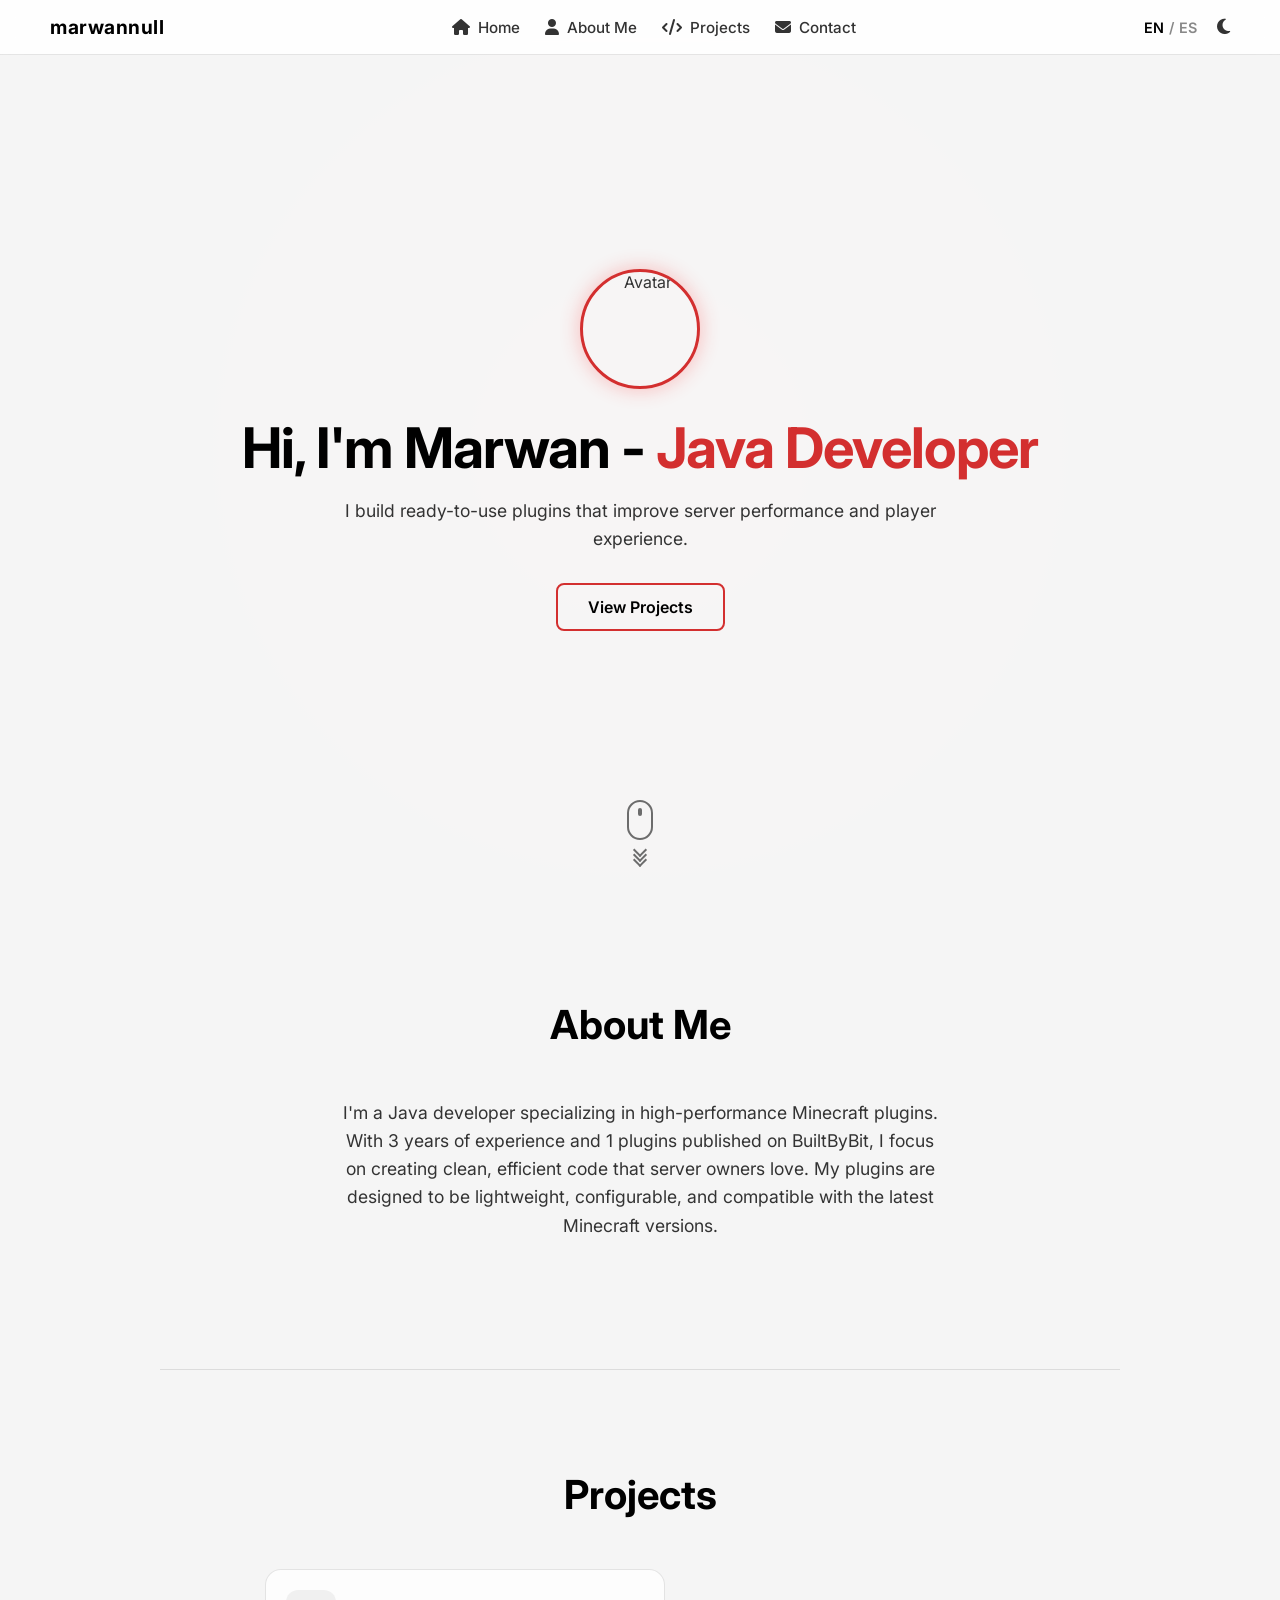
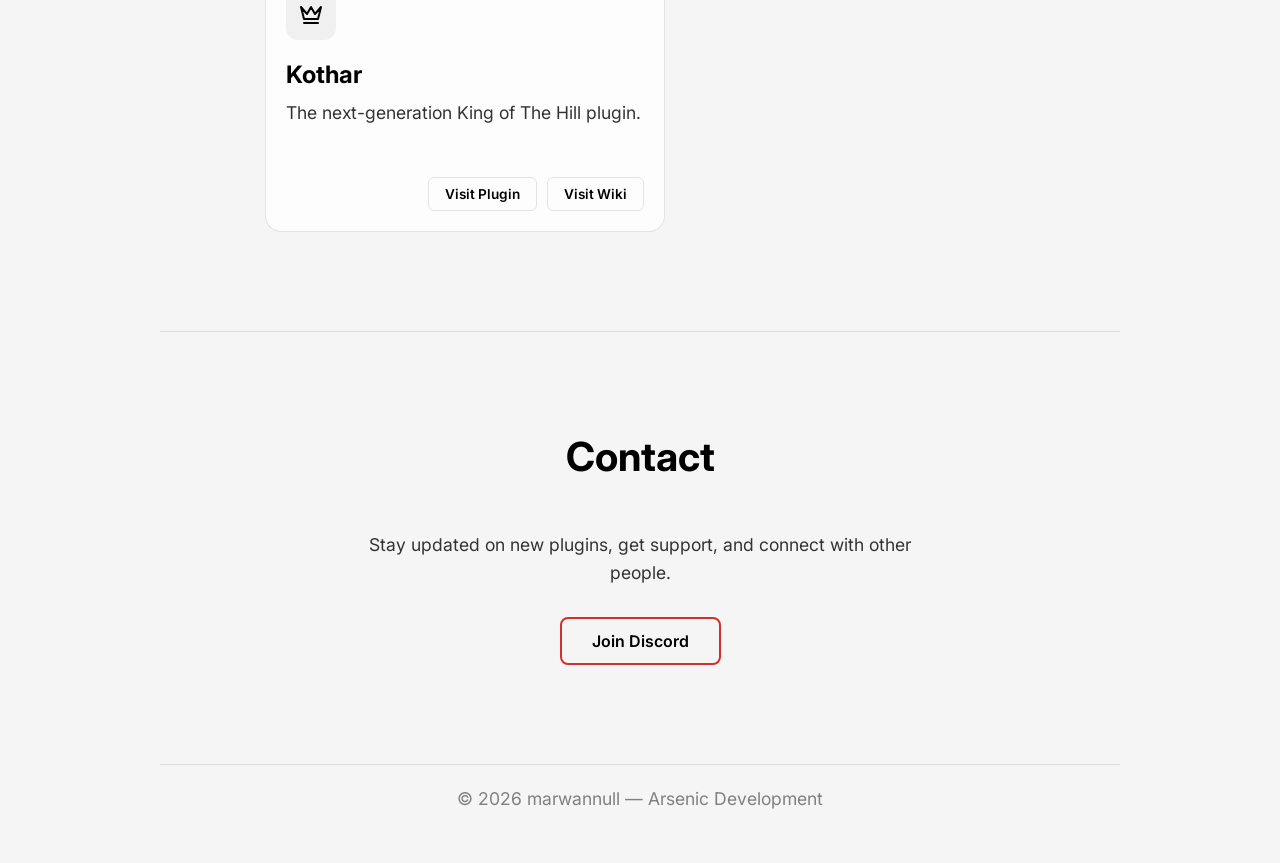
==== commit 274f19c8: "Update index.html" ====
--- a/index.html
+++ b/index.html
@@ -3,531 +3,88 @@
 <head>
     <meta charset="UTF-8">
     <meta name="viewport" content="width=device-width, initial-scale=1.0">
-    <title>Kothar Wiki</title>
-    <link rel="stylesheet" href="../style.css">
+    <title>marwannull ── Portfolio</title>
+    <link rel="icon" href="https://github.com/marwannull.png" type="image/png">
+    <link rel="stylesheet" href="style.css">
     <link rel="stylesheet" href="https://cdnjs.cloudflare.com/ajax/libs/font-awesome/6.4.0/css/all.min.css">
 </head>
 <body>
+    
     <div class="content">
         <header>
-            <div class="logo">Kothar Wiki</div>
+            <div class="logo">marwannull</div>
             <nav>
                 <ul>
-                    <li><a href="../index.html#projects">Back</a></li>
+                    <li><a href="#home"><i class="fas fa-home"></i> Home</a></li>
+                    <li><a href="#about"><i class="fas fa-user"></i> About Me</a></li>
+                    <li><a href="#projects"><i class="fas fa-code"></i> Projects</a></li>
+                    <li><a href="#contact"><i class="fas fa-envelope"></i> Contact</a></li>
                 </ul>
             </nav>
             <div class="header-controls">
+                <div class="language-switch">
+                    <span class="lang-option active" data-lang="en">EN</span>
+                    <span class="separator">/</span>
+                    <span class="lang-option" data-lang="es">ES</span>
+                </div>
                 <button id="theme-toggle" aria-label="Toggle theme">
                     <i class="fas fa-adjust"></i>
                 </button>
             </div>
         </header>
 
-        <section class="section fade-in" style="padding-top: 140px;">
-            <h2>Kothar Wiki</h2>
-            <div class="projects-layout" style="grid-template-columns: 280px 1fr; max-width: 1200px; margin: 0 auto;">
-                <aside class="projects-right" style="order: 0;">
-                    <div class="docs-panel" style="position: sticky; top: 120px;">
-                        <h3>Index</h3>
-                        <div class="docs-group">
-                            <a class="docs-link" href="#home">Home</a>
-                            <a class="docs-link" href="#commands">Commands</a>
-                            <a class="docs-link" href="#permissions">Permissions</a>
-                            <a class="docs-link" href="#configuration">Configuration</a>
-                            <a class="docs-link" href="#koth-setup">KOTH Setup</a>
-                            <a class="docs-link" href="#koth-files-koths-folder">KOTH Files (koths folder)</a>
-                            <a class="docs-link" href="#economy-xp--coins">Economy (XP & Coins)</a>
-                            <a class="docs-link" href="#ranks">Ranks</a>
-                            <a class="docs-link" href="#shop">Shop</a>
-                            <a class="docs-link" href="#leaderboards">Leaderboards</a>
-                            <a class="docs-link" href="#displays-bossbarscoreboardhologramwaypoints">Displays</a>
-                            <a class="docs-link" href="#discord-webhook">Discord Webhook</a>
-                            <a class="docs-link" href="#update-system">Update System</a>
-                            <a class="docs-link" href="#placeholders">Placeholders</a>
-                            <a class="docs-link" href="#troubleshooting">Troubleshooting</a>
-                            <a class="docs-link" href="#developer-api">Developer API</a>
+        <section id="home" class="hero">
+            <img src="https://github.com/marwannull.png" alt="Avatar" class="avatar">
+            <h1><span data-en="Hi, I'm Marwan" data-es="Hola, soy Marwan">Hi, I'm Marwan</span> - <span class="highlight">Java Developer</span></h1>
+            <p data-en="I build ready-to-use plugins that improve server performance and player experience." data-es="Creo plugins listos para usar que mejoran el rendimiento del servidor y la experiencia del jugador.">I build ready-to-use plugins that improve server performance and player experience.</p>
+            <a href="#projects" class="btn" data-en="View Projects" data-es="Ver Proyectos">View Projects</a>
+            <div class="scroll-indicator">
+                <div class="mouse">
+                    <div class="wheel"></div>
+                </div>
+                <div class="arrow">
+                    <span></span>
+                    <span></span>
+                    <span></span>
+                </div>
+            </div>
+        </section>
+
+        <section id="about" class="section fade-in">
+            <h2 data-en="About Me" data-es="Sobre Mí">About Me</h2>
+            <p data-en="I'm a Java developer specializing in high-performance Minecraft plugins. With 3 years of experience and 1 plugins published on BuiltByBit, I focus on creating clean, efficient code that server owners love. My plugins are designed to be lightweight, configurable, and compatible with the latest Minecraft versions." data-es="Soy un desarrollador de Java especializado en plugins de Minecraft de alto rendimiento. Con 3 años de experiencia y 1 plugin publicado en BuiltByBit, me enfoco en crear código limpio y eficiente que a los dueños de servidores les encanta. Mis plugins están diseñados para ser ligeros, configurables y compatibles con las últimas versiones de Minecraft.">I'm a Java developer specializing in high-performance Minecraft plugins. With 3 years of experience and 1 plugins published on BuiltByBit, I focus on creating clean, efficient code that server owners love. My plugins are designed to be lightweight, configurable, and compatible with the latest Minecraft versions.</p>
+        </section>
+
+        <section id="projects" class="section fade-in">
+            <h2 data-en="Projects" data-es="Proyectos">Projects</h2>
+            <div class="projects-layout">
+                <div class="projects-left">
+                    <div class="grid">
+                                                <div class="card scroll-animate">
+                            <div class="card-icon">
+                                <svg xmlns="http://www.w3.org/2000/svg" width="24" height="24" viewBox="0 0 24 24" fill="none" stroke="currentColor" stroke-width="2" stroke-linecap="round" stroke-linejoin="round">
+                                    <path d="M2 4l3 12h14l3-12-6 7-4-7-4 7-6-7zm3 16h14"></path>
+                                </svg>
+                            </div>
+                            <h3>Kothar</h3>
+                            <p data-en="The next-generation King of The Hill plugin." data-es="El plugin King of The Hill de próxima generación.">The next-generation King of The Hill plugin.</p>
+                            <div class="card-footer-group">
+                                <div class="card-meta">&nbsp;</div>
+                                <div class="card-actions">
+                                    <a href="#" class="btn-small open-modal" data-name="Kothar" data-spigot="https://www.spigotmc.org/resources/kothar-the-next-generation-king-of-the-hill-plugin-%E2%9A%94%EF%B8%8F.132669/" data-modrinth="https://modrinth.com/plugin/kothar" data-builtbybit="https://builtbybit.com/resources/kothar.94414/" data-polymart="https://polymart.org/product/9367/kothar" data-en="Visit Plugin" data-es="Visitar Plugin">Visit Plugin</a>
+                                    <a href="wiki/index.html" class="btn-small" target="_blank" data-en="Visit Wiki" data-es="Visitar Wiki">Visit Wiki</a>
+                                </div>
+                            </div>
                         </div>
                     </div>
-                </aside>
+                </div>
+                            </div>
+        </section>
 
-                <div class="projects-left" style="text-align: left;">
-                    <div class="docs-panel" style="position: static;">
-                        <h1 id="home">Home</h1>
-                        <h1>Kothar</h1>
-                        <p>Kothar is a <strong>King of the Hill (KOTH)</strong> plugin with:</p>
-                        <ul>
-                            <li>Multiple capture modes (including <strong>OVERLOAD</strong> multi-zone mode).</li>
-                            <li>Built-in <strong>XP + Coins</strong> economy (database-backed).</li>
-                            <li><strong>Ranks</strong> progression system based on XP.</li>
-                            <li>Leaderboards (<code>/kothar top</code>).</li>
-                            <li>BossBar / Scoreboard / Hologram displays.</li>
-                            <li>Shop GUI (<code>/kothar shop</code>) driven by configuration.</li>
-                            <li>Discord webhook notifications.</li>
-                            <li>Update checking/downloading from GitHub releases.</li>
-                        </ul>
-
-                        <hr>
-
-                        <h2>Requirements</h2>
-                        <ul>
-                            <li><strong>Server</strong>: Spigot/Paper (recommended)</li>
-                            <li><strong>Dependency</strong>:
-                                <ul>
-                                    <li><code>Apollo-Bukkit</code> (<strong>required</strong>, hard-depend)</li>
-                                </ul>
-                            </li>
-                        </ul>
-
-                        <h2>Optional Integrations (softdepend)</h2>
-                        <ul>
-                            <li>PlaceholderAPI</li>
-                            <li>Vault</li>
-                            <li>ProtocolLib</li>
-                            <li>packetevents</li>
-                            <li>TAB</li>
-                            <li>Multiple team/clan plugins (ClansX, SimpleClans, UltimateClans, BetterTeams, Factions, etc.)</li>
-                        </ul>
-
-                        <hr>
-
-                        <h2>Quick Start</h2>
-                        <ol>
-                            <li>Install <code>Apollo-Bukkit</code>.</li>
-                            <li>Put <code>Kothar-&lt;version&gt;.jar</code> into <code>plugins/</code>.</li>
-                            <li>Start the server.</li>
-                            <li>Configure:
-                                <ul>
-                                    <li><code>plugins/Kothar/config.yml</code></li>
-                                    <li><code>plugins/Kothar/database.yml</code></li>
-                                </ul>
-                            </li>
-                            <li>Reload:
-                                <ul>
-                                    <li><code>/kothar reload</code></li>
-                                </ul>
-                            </li>
-                        </ol>
-
-                        <hr>
-
-                        <h2>First KOTH Setup (Classic)</h2>
-                        <ol>
-                            <li>Create the KOTH:
-                                <ul>
-                                    <li><code>/kothar create &lt;name&gt;</code></li>
-                                </ul>
-                            </li>
-                            <li>Select and save zone:
-                                <ul>
-                                    <li><code>/kothar select &lt;name&gt;</code></li>
-                                    <li>Use the wand to select <code>pos1</code> and <code>pos2</code></li>
-                                    <li>Run <code>/kothar select &lt;name&gt;</code> again to <strong>save and exit</strong></li>
-                                </ul>
-                            </li>
-                            <li>Start:
-                                <ul>
-                                    <li><code>/kothar start &lt;name&gt;</code></li>
-                                </ul>
-                            </li>
-                        </ol>
-
-                        <h2>OVERLOAD Setup (4 Zones)</h2>
-                        <ol>
-                            <li>Ensure KOTH is configured to OVERLOAD (via GUI/editor).</li>
-                            <li>Enter overload edit mode:
-                                <ul>
-                                    <li><code>/kothar select &lt;name&gt;</code></li>
-                                    <li>This will instruct you about 4 zones.</li>
-                                </ul>
-                            </li>
-                            <li>Select region and set each color:
-                                <ul>
-                                    <li><code>/kothar setzone &lt;name&gt; RED</code></li>
-                                    <li><code>/kothar setzone &lt;name&gt; BLUE</code></li>
-                                    <li><code>/kothar setzone &lt;name&gt; GREEN</code></li>
-                                    <li><code>/kothar setzone &lt;name&gt; YELLOW</code></li>
-                                </ul>
-                            </li>
-                        </ol>
-
-                        <hr>
-
-                        <h1 id="commands">Commands</h1>
-
-                        <h2>Main command</h2>
-                        <ul>
-                            <li><code>/kothar &lt;subcommand&gt;</code></li>
-                        </ul>
-
-                        <h2>Player Commands</h2>
-                        <ul>
-                            <li><strong>help</strong>
-                                <ul>
-                                    <li><code>/kothar help</code></li>
-                                </ul>
-                            </li>
-                            <li><strong>list</strong>
-                                <ul>
-                                    <li><code>/kothar list</code></li>
-                                </ul>
-                            </li>
-                            <li><strong>info</strong>
-                                <ul>
-                                    <li><code>/kothar info &lt;name&gt;</code></li>
-                                </ul>
-                            </li>
-                            <li><strong>top</strong>
-                                <ul>
-                                    <li><code>/kothar top [wins|captures|coins|xp]</code></li>
-                                </ul>
-                            </li>
-                            <li><strong>shop</strong>
-                                <ul>
-                                    <li><code>/kothar shop</code></li>
-                                </ul>
-                            </li>
-                            <li><strong>rank</strong>
-                                <ul>
-                                    <li><code>/kothar rank</code></li>
-                                </ul>
-                            </li>
-                            <li><strong>balance</strong>
-                                <ul>
-                                    <li><code>/kothar balance</code></li>
-                                </ul>
-                            </li>
-                            <li><strong>pay</strong>
-                                <ul>
-                                    <li><code>/kothar pay &lt;player&gt; &lt;amount&gt;</code></li>
-                                </ul>
-                            </li>
-                            <li><strong>playtime</strong>
-                                <ul>
-                                    <li><code>/kothar playtime [player]</code> (Anti-Randy)</li>
-                                </ul>
-                            </li>
-                        </ul>
-
-                        <h2>Admin Commands</h2>
-                        <ul>
-                            <li><strong>create</strong>
-                                <ul>
-                                    <li><code>/kothar create &lt;name&gt;</code></li>
-                                </ul>
-                            </li>
-                            <li><strong>delete</strong>
-                                <ul>
-                                    <li><code>/kothar delete &lt;name&gt;</code></li>
-                                </ul>
-                            </li>
-                            <li><strong>start</strong>
-                                <ul>
-                                    <li><code>/kothar start &lt;name&gt;</code></li>
-                                </ul>
-                            </li>
-                            <li><strong>stop</strong>
-                                <ul>
-                                    <li><code>/kothar stop &lt;name&gt;</code></li>
-                                </ul>
-                            </li>
-                            <li><strong>select</strong>
-                                <ul>
-                                    <li><code>/kothar select &lt;name&gt;</code></li>
-                                </ul>
-                                <p>Classic: select pos1/pos2 and re-run to save.</p>
-                                <p>Overload: enters overload instructions.</p>
-                            </li>
-                            <li><strong>setzone</strong>
-                                <ul>
-                                    <li><code>/kothar setzone &lt;name&gt; &lt;RED|BLUE|GREEN|YELLOW&gt;</code></li>
-                                </ul>
-                            </li>
-                            <li><strong>reload</strong>
-                                <ul>
-                                    <li><code>/kothar reload</code></li>
-                                </ul>
-                            </li>
-                            <li><strong>update</strong>
-                                <ul>
-                                    <li><code>/kothar update</code></li>
-                                </ul>
-                            </li>
-                            <li><strong>coins</strong>
-                                <ul>
-                                    <li><code>/kothar coins &lt;give|take|set&gt; &lt;player&gt; &lt;amount&gt;</code></li>
-                                </ul>
-                            </li>
-                        </ul>
-
-                        <hr>
-
-                        <h1 id="permissions">Permissions</h1>
-                        <h2>Admin</h2>
-                        <ul>
-                            <li><code>kothar.admin</code></li>
-                        </ul>
-                        <p>Grants:</p>
-                        <ul>
-                            <li><code>kothar.admin.create</code></li>
-                            <li><code>kothar.admin.delete</code></li>
-                            <li><code>kothar.admin.start</code></li>
-                            <li><code>kothar.admin.stop</code></li>
-                            <li><code>kothar.admin.select</code></li>
-                            <li><code>kothar.admin.reload</code></li>
-                            <li><code>kothar.admin.gui</code></li>
-                            <li><code>kothar.admin.list</code></li>
-                            <li><code>kothar.admin.setzone</code></li>
-                        </ul>
-                        <p>Additional admin perms:</p>
-                        <ul>
-                            <li><code>kothar.admin.update</code></li>
-                            <li><code>kothar.admin.coins</code></li>
-                        </ul>
-
-                        <h2>Player</h2>
-                        <ul>
-                            <li><code>kothar.top</code></li>
-                            <li><code>kothar.info</code></li>
-                            <li><code>kothar.command.shop</code></li>
-                            <li><code>kothar.command.rank</code></li>
-                            <li><code>kothar.command.balance</code></li>
-                            <li><code>kothar.command.pay</code></li>
-                        </ul>
-
-                        <h2>Anti-Randy bypass</h2>
-                        <ul>
-                            <li><code>kothar.bypass.antirandys</code></li>
-                        </ul>
-
-                        <hr>
-
-                        <h1 id="configuration">Configuration</h1>
-                        <p>Kothar configuration files live in:</p>
-                        <ul>
-                            <li><code>plugins/Kothar/config.yml</code></li>
-                            <li><code>plugins/Kothar/database.yml</code></li>
-                            <li><code>plugins/Kothar/ranks.yml</code></li>
-                            <li><code>plugins/Kothar/shops.yml</code></li>
-                            <li><code>plugins/Kothar/webhook.yml</code></li>
-                            <li><code>plugins/Kothar/langs/messages_&lt;lang&gt;.yml</code></li>
-                        </ul>
-
-                        <hr>
-
-                        <h1 id="koth-setup">KOTH Setup</h1>
-                        <h2>Classic KOTH</h2>
-                        <ol>
-                            <li><code>/kothar create &lt;name&gt;</code></li>
-                            <li><code>/kothar select &lt;name&gt;</code></li>
-                            <li>Select pos1/pos2 with the wand</li>
-                            <li><code>/kothar select &lt;name&gt;</code> again to save</li>
-                            <li><code>/kothar start &lt;name&gt;</code></li>
-                        </ol>
-                        <h2>OVERLOAD KOTH</h2>
-                        <p>Requires 4 zones: RED, BLUE, GREEN, YELLOW</p>
-                        <ol>
-                            <li>Put the KOTH into OVERLOAD mode (GUI/editor).</li>
-                            <li><code>/kothar select &lt;name&gt;</code> (shows instructions)</li>
-                            <li>Select a region and apply:
-                                <ul>
-                                    <li><code>/kothar setzone &lt;name&gt; RED</code></li>
-                                    <li><code>/kothar setzone &lt;name&gt; BLUE</code></li>
-                                    <li><code>/kothar setzone &lt;name&gt; GREEN</code></li>
-                                    <li><code>/kothar setzone &lt;name&gt; YELLOW</code></li>
-                                </ul>
-                            </li>
-                        </ol>
-
-                        <hr>
-
-                        <h1 id="koth-files-koths-folder">KOTH Files (koths folder)</h1>
-                        <p>Kothar stores each arena as a YAML file inside:</p>
-                        <ul>
-                            <li><code>plugins/Kothar/koths/</code></li>
-                        </ul>
-                        <p>Each file is named:</p>
-                        <ul>
-                            <li><code>&lt;kothName&gt;.yml</code></li>
-                        </ul>
-                        <p>After editing a file, run:</p>
-                        <ul>
-                            <li><code>/kothar reload</code></li>
-                        </ul>
-
-                        <hr>
-
-                        <h1 id="economy-xp--coins">Economy (XP &amp; Coins)</h1>
-                        <p>Kothar includes a built-in economy:</p>
-                        <ul>
-                            <li><strong>XP</strong> (used for ranks)</li>
-                            <li><strong>Coins</strong> (used for shop &amp; player trading)</li>
-                        </ul>
-                        <h2>Rewards</h2>
-                        <p>Configured in <code>config.yml</code>:</p>
-                        <ul>
-                            <li>Kill rewards</li>
-                            <li>Win rewards</li>
-                            <li>Capture tick rewards</li>
-                            <li>Death penalties</li>
-                        </ul>
-                        <h2>Player trading</h2>
-                        <ul>
-                            <li><code>/kothar pay &lt;player&gt; &lt;amount&gt;</code></li>
-                        </ul>
-
-                        <hr>
-
-                        <h1 id="ranks">Ranks</h1>
-                        <p>Ranks are defined in <code>ranks.yml</code>. Players progress based on XP.</p>
-                        <h2>Commands</h2>
-                        <ul>
-                            <li><code>/kothar rank</code></li>
-                        </ul>
-                        <h2>Rank rewards</h2>
-                        <p>Use <code>rewards</code> commands in <code>ranks.yml</code>. Use <code>{player}</code> placeholder.</p>
-
-                        <hr>
-
-                        <h1 id="shop">Shop</h1>
-                        <p>Kothar includes a GUI shop driven by <code>shops.yml</code>.</p>
-                        <h2>Command</h2>
-                        <ul>
-                            <li><code>/kothar shop</code></li>
-                        </ul>
-                        <h2>Currency</h2>
-                        <p>Uses <code>coin-name</code> from <code>config.yml</code>.</p>
-                        <h2>Notes</h2>
-                        <ul>
-                            <li>Shop items execute console commands from <code>shops.yml</code>.</li>
-                            <li>Make sure your commands are valid for your server version and plugins.</li>
-                        </ul>
-
-                        <hr>
-
-                        <h1 id="leaderboards">Leaderboards</h1>
-                        <h2>Command</h2>
-                        <ul>
-                            <li><code>/kothar top [wins|captures|coins|xp]</code></li>
-                        </ul>
-
-                        <hr>
-
-                        <h1 id="displays-bossbarscoreboardhologramwaypoints">Displays (BossBar/Scoreboard/Hologram/Waypoints)</h1>
-                        <h2>BossBar</h2>
-                        <p>Configured in <code>config.yml</code> under <code>display.bossbar</code>.</p>
-                        <p>Supports placeholders:</p>
-                        <ul>
-                            <li><code>{koth}</code>, <code>{capturer}</code>, <code>{time}</code>, <code>{location}</code>, <code>{progress}</code></li>
-                        </ul>
-                        <h2>Scoreboard</h2>
-                        <p>Configured in <code>config.yml</code> under <code>display.scoreboard</code>.</p>
-                        <p>Two line sets:</p>
-                        <ul>
-                            <li><code>lines-active</code></li>
-                            <li><code>lines-overload</code></li>
-                        </ul>
-                        <h2>Hologram</h2>
-                        <p>Configured in <code>config.yml</code> under <code>display.hologram</code>.</p>
-                        <h2>Waypoints</h2>
-                        <p>Configured in <code>config.yml</code> under <code>display.waypoints</code>.</p>
-
-                        <hr>
-
-                        <h1 id="discord-webhook">Discord Webhook</h1>
-                        <p>Configure <code>webhook.yml</code>.</p>
-                        <h2>Features</h2>
-                        <ul>
-                            <li>Event embeds</li>
-                            <li>Optional leaderboard posting</li>
-                            <li>Rate limiting</li>
-                        </ul>
-                        <p>Common placeholders:</p>
-                        <ul>
-                            <li><code>{koth}</code></li>
-                            <li><code>{location}</code></li>
-                            <li><code>{time}</code></li>
-                            <li><code>{winner}</code></li>
-                            <li><code>{points}</code></li>
-                            <li><code>{mode}</code></li>
-                            <li><code>{duration}</code></li>
-                            <li><code>{progress}</code></li>
-                        </ul>
-
-                        <hr>
-
-                        <h1 id="update-system">Update System</h1>
-                        <h2>Command</h2>
-                        <ul>
-                            <li><code>/kothar update</code></li>
-                        </ul>
-                        <p>Downloads the latest <code>.jar</code> from GitHub Releases.</p>
-                        <h2>GitHub API Authentication (optional)</h2>
-                        <p>If your repository is private or you hit API limitations, set an env var:</p>
-                        <ul>
-                            <li><code>GITHUB_TOKEN</code></li>
-                        </ul>
-                        <p>Then restart the server and retry <code>/kothar update</code>.</p>
-
-                        <hr>
-
-                        <h1 id="placeholders">Placeholders</h1>
-                        <p>Common placeholders:</p>
-                        <ul>
-                            <li><code>{player}</code></li>
-                            <li><code>{koth}</code></li>
-                            <li><code>{time}</code></li>
-                            <li><code>{location}</code> -&gt; formatted <code>X, Z</code></li>
-                            <li><code>{capturer}</code></li>
-                            <li><code>{winner}</code></li>
-                            <li><code>{progress}</code></li>
-                            <li><code>{points}</code></li>
-                            <li><code>{team}</code></li>
-                        </ul>
-
-                        <hr>
-
-                        <h1 id="troubleshooting">Troubleshooting</h1>
-                        <h2>“This command can only be executed by a player”</h2>
-                        <p>You ran a player-only command from console. Use in-game.</p>
-                        <h2>“Not enough players online…”</h2>
-                        <p>Your KOTH has <code>min-players</code> &gt; online players.</p>
-                        <h2>“KOTH is not properly configured”</h2>
-                        <p>You must configure the zone/spawn/settings via GUI or selection.</p>
-                        <h2>Shop purchases do nothing</h2>
-                        <ul>
-                            <li>Check console for command errors from <code>shops.yml</code>.</li>
-                            <li>Validate material names and command syntax.</li>
-                        </ul>
-                        <h2>Update command returns 404 / fails</h2>
-                        <ul>
-                            <li>Verify repo settings and that a release exists.</li>
-                            <li>If private repo: set <code>GITHUB_TOKEN</code>.</li>
-                        </ul>
-                        <h2>Coins command fails for offline players</h2>
-                        <p>If you run an offline-mode server, UUID resolution may differ from Mojang UUIDs.</p>
-
-                        <hr>
-
-                        <h1 id="developer-api">Developer API</h1>
-                        <p>Kothar exposes an API and events.</p>
-                        <h2>Events</h2>
-                        <ul>
-                            <li><code>KotharStartEvent</code></li>
-                            <li><code>KotharEndEvent</code></li>
-                            <li><code>KotharStopEvent</code></li>
-                            <li><code>KotharCaptureEvent</code></li>
-                            <li><code>KotharWinEvent</code></li>
-                        </ul>
-                        <h2>Main access</h2>
-                        <ul>
-                            <li><code>Kothar.getAPI()</code> (if available)</li>
-                            <li><code>Kothar.getInstance()</code></li>
-                        </ul>
-                        <h2>Listening to Events</h2>
-                        <p>Subscribe using Bukkit listeners to react when KOTH starts/ends/wins.</p>
-                    </div>
-                </div>
-            </div>
+        <section id="contact" class="section">
+            <h2 data-en="Contact" data-es="Contacto">Contact</h2>
+            <p data-en="Stay updated on new plugins, get support, and connect with other people." data-es="Mantente actualizado sobre nuevos plugins, obtén soporte y conéctate con otras personas.">Stay updated on new plugins, get support, and connect with other people.</p>
+            <a href="https://discord.gg/BewvqAe3jb" class="btn" data-en="Join Discord" data-es="Unirse a Discord">Join Discord</a>
         </section>
 
         <footer>
@@ -535,6 +92,20 @@
         </footer>
     </div>
 
-    <script src="../script.js"></script>
+    <div id="pluginModal" class="modal">
+        <div class="modal-content">
+            <span class="close-modal">&times;</span>
+            <h3 id="modalTitle">Plugin Name</h3>
+            <p data-en="Choose a platform to download:" data-es="Elige una plataforma para descargar:">Choose a platform to download:</p>
+            <div class="modal-buttons">
+                <a href="#" id="btn-spigot" target="_blank" class="platform-btn"><img src="assets/spigotmc.png" alt="SpigotMC" class="platform-icon"> SpigotMC</a>
+                <a href="#" id="btn-modrinth" target="_blank" class="platform-btn"><img src="assets/modrinth.png" alt="Modrinth" class="platform-icon"> Modrinth</a>
+                <a href="#" id="btn-builtbybit" target="_blank" class="platform-btn"><img src="assets/builtbybit.png" alt="BuiltByBit" class="platform-icon"> BuiltByBit</a>
+                <a href="#" id="btn-polymart" target="_blank" class="platform-btn"><img src="assets/polymart.png" alt="Polymart" class="platform-icon"> Polymart</a>
+            </div>
+        </div>
+    </div>
+
+    <script src="script.js"></script>
 </body>
 </html>
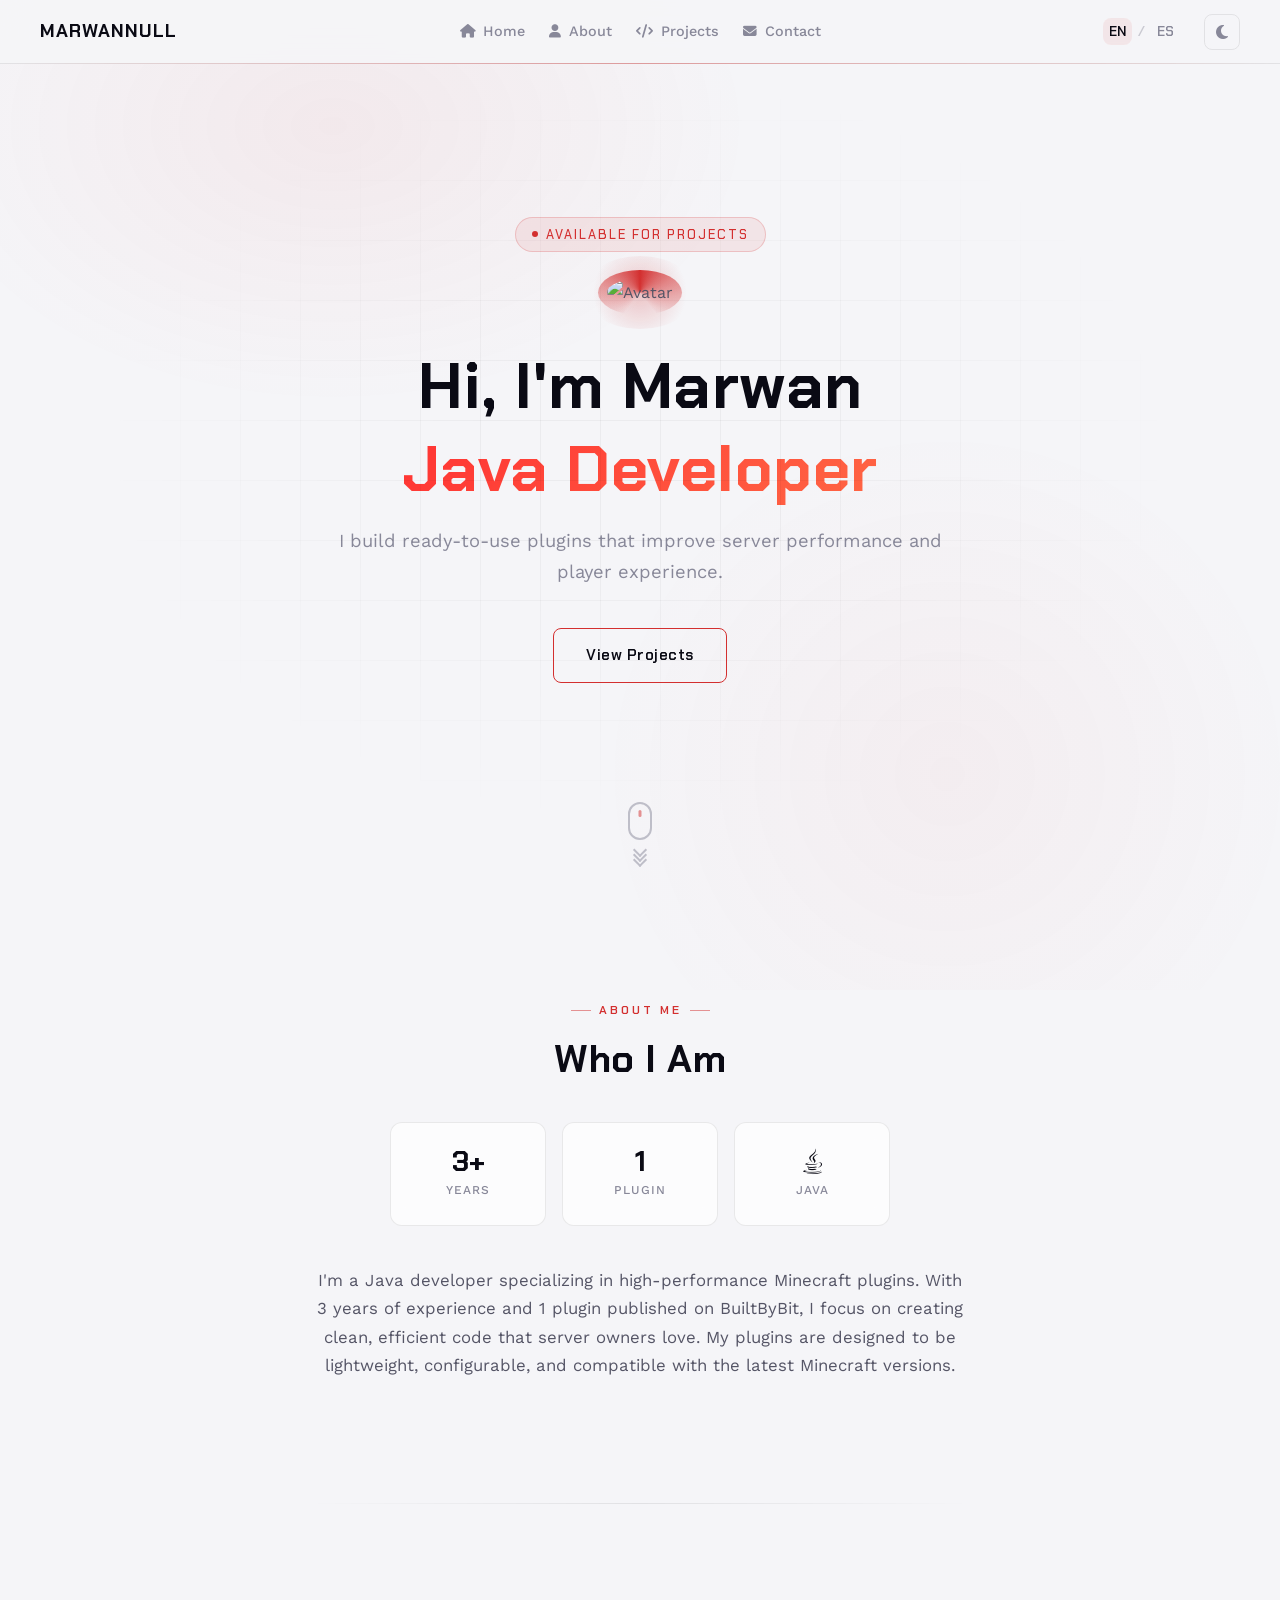
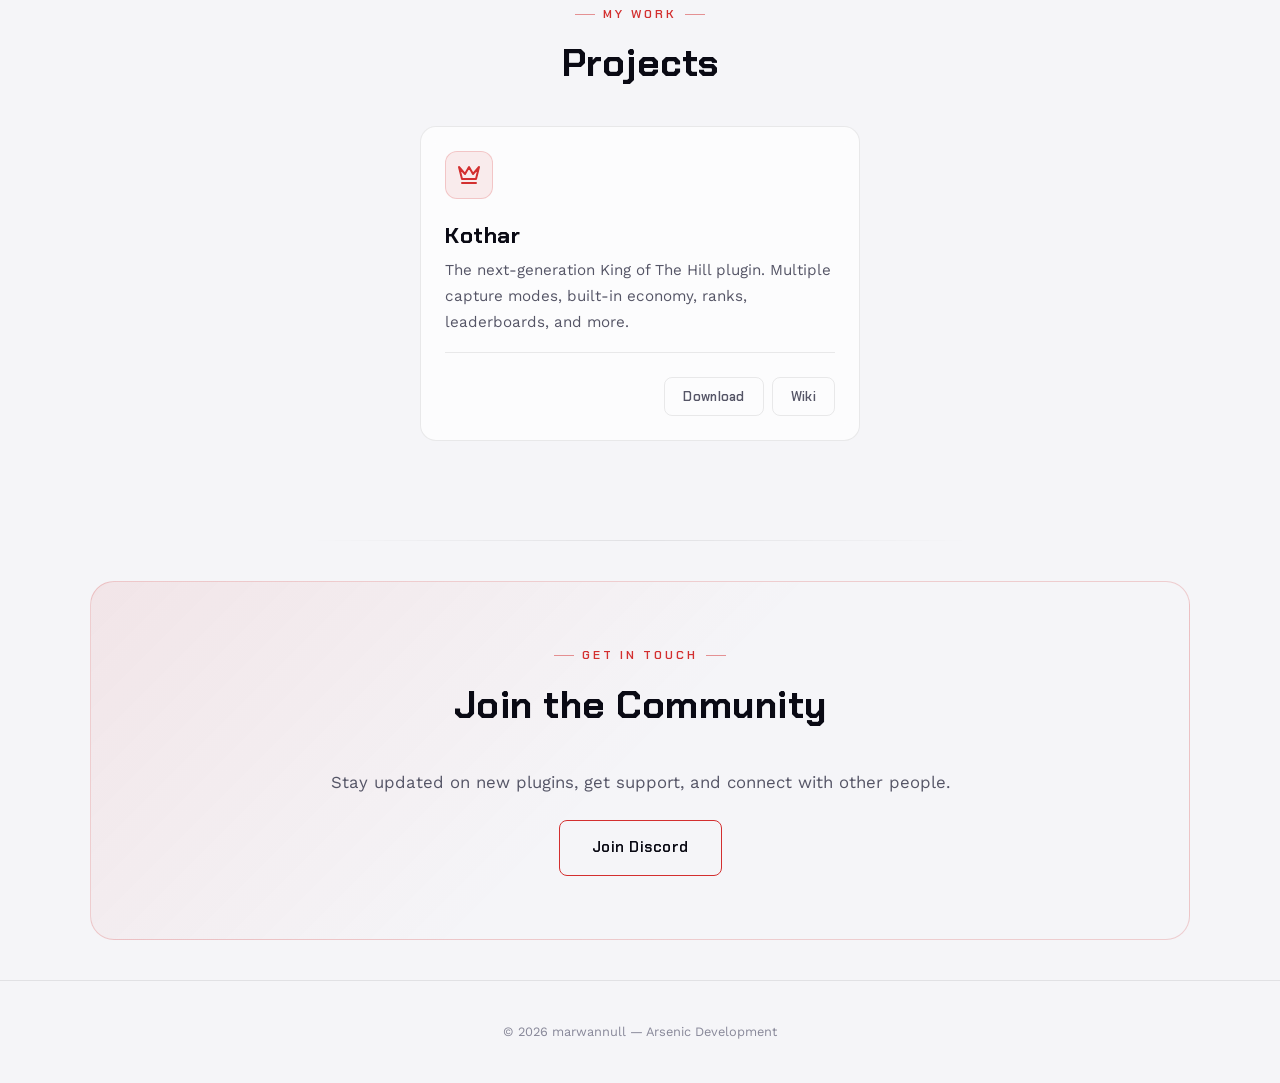
==== commit 5ac038c8: "Update index.html" ====
--- a/index.html
+++ b/index.html
@@ -7,6 +7,7 @@
     <link rel="icon" href="https://github.com/marwannull.png" type="image/png">
     <link rel="stylesheet" href="style.css">
     <link rel="stylesheet" href="https://cdnjs.cloudflare.com/ajax/libs/font-awesome/6.4.0/css/all.min.css">
+    <link rel="stylesheet" href="https://fonts.googleapis.com/css2?family=JetBrains+Mono:wght@400;500;700&display=swap">
 </head>
 <body>
     
@@ -16,7 +17,7 @@
             <nav>
                 <ul>
                     <li><a href="#home"><i class="fas fa-home"></i> Home</a></li>
-                    <li><a href="#about"><i class="fas fa-user"></i> About Me</a></li>
+                    <li><a href="#about"><i class="fas fa-user"></i> About</a></li>
                     <li><a href="#projects"><i class="fas fa-code"></i> Projects</a></li>
                     <li><a href="#contact"><i class="fas fa-envelope"></i> Contact</a></li>
                 </ul>
@@ -34,8 +35,15 @@
         </header>
 
         <section id="home" class="hero">
-            <img src="https://github.com/marwannull.png" alt="Avatar" class="avatar">
-            <h1><span data-en="Hi, I'm Marwan" data-es="Hola, soy Marwan">Hi, I'm Marwan</span> - <span class="highlight">Java Developer</span></h1>
+            <div class="hero-tag">
+                <span class="dot"></span>
+                <span data-en="Available for projects" data-es="Disponible para proyectos">Available for projects</span>
+            </div>
+            <div class="avatar-wrapper">
+                <img src="https://github.com/marwannull.png" alt="Avatar" class="avatar">
+            </div>
+            <h1><span data-en="Hi, I'm Marwan" data-es="Hola, soy Marwan">Hi, I'm Marwan</span></h1>
+            <h1 style="margin-top: -10px;"><span class="highlight">Java Developer</span></h1>
             <p data-en="I build ready-to-use plugins that improve server performance and player experience." data-es="Creo plugins listos para usar que mejoran el rendimiento del servidor y la experiencia del jugador.">I build ready-to-use plugins that improve server performance and player experience.</p>
             <a href="#projects" class="btn" data-en="View Projects" data-es="Ver Proyectos">View Projects</a>
             <div class="scroll-indicator">
@@ -51,40 +59,57 @@
         </section>
 
         <section id="about" class="section fade-in">
-            <h2 data-en="About Me" data-es="Sobre Mí">About Me</h2>
-            <p data-en="I'm a Java developer specializing in high-performance Minecraft plugins. With 3 years of experience and 1 plugins published on BuiltByBit, I focus on creating clean, efficient code that server owners love. My plugins are designed to be lightweight, configurable, and compatible with the latest Minecraft versions." data-es="Soy un desarrollador de Java especializado en plugins de Minecraft de alto rendimiento. Con 3 años de experiencia y 1 plugin publicado en BuiltByBit, me enfoco en crear código limpio y eficiente que a los dueños de servidores les encanta. Mis plugins están diseñados para ser ligeros, configurables y compatibles con las últimas versiones de Minecraft.">I'm a Java developer specializing in high-performance Minecraft plugins. With 3 years of experience and 1 plugins published on BuiltByBit, I focus on creating clean, efficient code that server owners love. My plugins are designed to be lightweight, configurable, and compatible with the latest Minecraft versions.</p>
+            <span class="section-label" data-en="About Me" data-es="Sobre Mí">About Me</span>
+            <h2 data-en="Who I Am" data-es="Quién Soy">Who I Am</h2>
+            <div class="bento-stats">
+                <div class="stat-card scroll-animate">
+                    <div class="stat-value">3+</div>
+                    <div class="stat-label" data-en="Years" data-es="Años">Years</div>
+                </div>
+                <div class="stat-card scroll-animate">
+                    <div class="stat-value">1</div>
+                    <div class="stat-label">Plugin</div>
+                </div>
+                <div class="stat-card scroll-animate">
+                    <div class="stat-value"><i class="fab fa-java" style="font-size: 1.6rem;"></i></div>
+                    <div class="stat-label">Java</div>
+                </div>
+            </div>
+            <p data-en="I'm a Java developer specializing in high-performance Minecraft plugins. With 3 years of experience and 1 plugin published on BuiltByBit, I focus on creating clean, efficient code that server owners love. My plugins are designed to be lightweight, configurable, and compatible with the latest Minecraft versions." data-es="Soy un desarrollador de Java especializado en plugins de Minecraft de alto rendimiento. Con 3 años de experiencia y 1 plugin publicado en BuiltByBit, me enfoco en crear código limpio y eficiente que a los dueños de servidores les encanta. Mis plugins están diseñados para ser ligeros, configurables y compatibles con las últimas versiones de Minecraft.">I'm a Java developer specializing in high-performance Minecraft plugins. With 3 years of experience and 1 plugin published on BuiltByBit, I focus on creating clean, efficient code that server owners love. My plugins are designed to be lightweight, configurable, and compatible with the latest Minecraft versions.</p>
         </section>
 
         <section id="projects" class="section fade-in">
+            <span class="section-label" data-en="My Work" data-es="Mi Trabajo">My Work</span>
             <h2 data-en="Projects" data-es="Proyectos">Projects</h2>
             <div class="projects-layout">
                 <div class="projects-left">
                     <div class="grid">
-                                                <div class="card scroll-animate">
+                        <div class="card scroll-animate">
                             <div class="card-icon">
                                 <svg xmlns="http://www.w3.org/2000/svg" width="24" height="24" viewBox="0 0 24 24" fill="none" stroke="currentColor" stroke-width="2" stroke-linecap="round" stroke-linejoin="round">
                                     <path d="M2 4l3 12h14l3-12-6 7-4-7-4 7-6-7zm3 16h14"></path>
                                 </svg>
                             </div>
                             <h3>Kothar</h3>
-                            <p data-en="The next-generation King of The Hill plugin." data-es="El plugin King of The Hill de próxima generación.">The next-generation King of The Hill plugin.</p>
+                            <p data-en="The next-generation King of The Hill plugin. Multiple capture modes, built-in economy, ranks, leaderboards, and more." data-es="El plugin King of The Hill de próxima generación. Múltiples modos de captura, economía integrada, rangos, tablas de clasificación y más.">The next-generation King of The Hill plugin. Multiple capture modes, built-in economy, ranks, leaderboards, and more.</p>
                             <div class="card-footer-group">
                                 <div class="card-meta">&nbsp;</div>
                                 <div class="card-actions">
-                                    <a href="#" class="btn-small open-modal" data-name="Kothar" data-spigot="https://www.spigotmc.org/resources/kothar-the-next-generation-king-of-the-hill-plugin-%E2%9A%94%EF%B8%8F.132669/" data-modrinth="https://modrinth.com/plugin/kothar" data-builtbybit="https://builtbybit.com/resources/kothar.94414/" data-polymart="https://polymart.org/product/9367/kothar" data-en="Visit Plugin" data-es="Visitar Plugin">Visit Plugin</a>
-                                    <a href="wiki/index.html" class="btn-small" target="_blank" data-en="Visit Wiki" data-es="Visitar Wiki">Visit Wiki</a>
+                                    <a href="#" class="btn-small open-modal" data-name="Kothar" data-spigot="https://www.spigotmc.org/resources/kothar-the-next-generation-king-of-the-hill-plugin-%E2%9A%94%EF%B8%8F.132669/" data-modrinth="https://modrinth.com/plugin/kothar" data-builtbybit="https://builtbybit.com/resources/kothar.94414/" data-polymart="https://polymart.org/product/9367/kothar" data-en="Download" data-es="Descargar"><i class="fas fa-download"></i> Download</a>
+                                    <a href="wiki/index.html" class="btn-small" target="_blank" data-en="Wiki" data-es="Wiki"><i class="fas fa-book"></i> Wiki</a>
                                 </div>
                             </div>
                         </div>
                     </div>
                 </div>
-                            </div>
+            </div>
         </section>
 
-        <section id="contact" class="section">
-            <h2 data-en="Contact" data-es="Contacto">Contact</h2>
+        <section id="contact" class="section-cta fade-in">
+            <span class="section-label" data-en="Get in Touch" data-es="Ponte en Contacto">Get in Touch</span>
+            <h2 data-en="Join the Community" data-es="Únete a la Comunidad">Join the Community</h2>
             <p data-en="Stay updated on new plugins, get support, and connect with other people." data-es="Mantente actualizado sobre nuevos plugins, obtén soporte y conéctate con otras personas.">Stay updated on new plugins, get support, and connect with other people.</p>
-            <a href="https://discord.gg/BewvqAe3jb" class="btn" data-en="Join Discord" data-es="Unirse a Discord">Join Discord</a>
+            <a href="https://discord.gg/BewvqAe3jb" class="btn" data-en="Join Discord" data-es="Unirse a Discord"><i class="fab fa-discord"></i> Join Discord</a>
         </section>
 
         <footer>
--- a/style.css
+++ b/style.css
@@ -1,47 +1,99 @@
-@import url('https://fonts.googleapis.com/css2?family=Inter:wght@400;500;600;700&display=swap');
-
-* {
+@import url('https://fonts.googleapis.com/css2?family=Chakra+Petch:wght@400;500;600;700&family=Work+Sans:wght@300;400;500;600&display=swap');
+
+:root {
+    --bg-primary: #08080f;
+    --bg-secondary: #0e0e18;
+    --bg-card: rgba(255, 255, 255, 0.03);
+    --bg-card-hover: rgba(255, 255, 255, 0.06);
+    --bg-nav: rgba(8, 8, 15, 0.85);
+    --bg-code: rgba(0, 0, 0, 0.4);
+
+    --text-primary: #ffffff;
+    --text-secondary: #b0b0c0;
+    --text-muted: #6a6a80;
+
+    --accent: #ff3333;
+    --accent-glow: rgba(255, 51, 51, 0.4);
+    --accent-subtle: rgba(255, 51, 51, 0.1);
+    --accent-gradient: linear-gradient(135deg, #ff3333, #ff6644);
+
+    --border-subtle: rgba(255, 255, 255, 0.06);
+    --border-hover: rgba(255, 255, 255, 0.12);
+    --border-accent: rgba(255, 51, 51, 0.3);
+
+    --shadow-card: 0 4px 24px rgba(0, 0, 0, 0.3);
+    --shadow-glow: 0 0 30px rgba(255, 51, 51, 0.15);
+
+    --font-heading: 'Chakra Petch', sans-serif;
+    --font-body: 'Work Sans', sans-serif;
+
+    --space-xs: 4px;
+    --space-sm: 8px;
+    --space-md: 16px;
+    --space-lg: 24px;
+    --space-xl: 40px;
+    --space-2xl: 64px;
+    --space-3xl: 100px;
+
+    --radius-sm: 8px;
+    --radius-md: 12px;
+    --radius-lg: 16px;
+    --radius-xl: 24px;
+    --radius-full: 50%;
+
+    --transition-fast: 0.2s ease;
+    --transition-base: 0.3s ease;
+    --transition-slow: 0.5s ease;
+}
+
+.light-mode {
+    --bg-primary: #f5f5f8;
+    --bg-secondary: #eeeef2;
+    --bg-card: rgba(255, 255, 255, 0.7);
+    --bg-card-hover: rgba(255, 255, 255, 0.9);
+    --bg-nav: rgba(245, 245, 248, 0.9);
+    --bg-code: rgba(0, 0, 0, 0.06);
+
+    --text-primary: #0a0a14;
+    --text-secondary: #555566;
+    --text-muted: #888899;
+
+    --accent: #d32f2f;
+    --accent-glow: rgba(211, 47, 47, 0.25);
+    --accent-subtle: rgba(211, 47, 47, 0.08);
+
+    --border-subtle: rgba(0, 0, 0, 0.08);
+    --border-hover: rgba(0, 0, 0, 0.15);
+    --border-accent: rgba(211, 47, 47, 0.2);
+
+    --shadow-card: 0 4px 24px rgba(0, 0, 0, 0.08);
+    --shadow-glow: 0 0 30px rgba(211, 47, 47, 0.1);
+}
+
+*,
+*::before,
+*::after {
     margin: 0;
     padding: 0;
     box-sizing: border-box;
+}
+
+html {
+    scroll-behavior: smooth;
     -webkit-font-smoothing: antialiased;
     -moz-osx-font-smoothing: grayscale;
 }
 
-:root {
-    --bg-color: #050505;
-    --text-color: #e0e0e0;
-    --heading-color: #ffffff;
-    --accent-color: #ff3333;
-    --card-bg: rgba(20, 20, 25, 0.4);
-    --card-border: rgba(255, 255, 255, 0.08);
-    --nav-bg: rgba(10, 10, 10, 0.85);
-    --separator-color: rgba(255, 255, 255, 0.1);
-}
-
-.light-mode {
-    --bg-color: #f5f5f5;
-    --text-color: #333333;
-    --heading-color: #000000;
-    --accent-color: #d32f2f;
-    --card-bg: rgba(255, 255, 255, 0.8);
-    --card-border: rgba(0, 0, 0, 0.1);
-    --nav-bg: rgba(255, 255, 255, 0.9);
-    --separator-color: rgba(0, 0, 0, 0.1);
-}
-
-html {
-    scroll-behavior: smooth;
-}
-
 body {
-    font-family: 'Inter', sans-serif;
-    background-color: var(--bg-color);
-    color: var(--text-color);
+    font-family: var(--font-body);
+    background-color: var(--bg-primary);
+    color: var(--text-secondary);
     overflow-x: hidden;
-    position: relative;
     min-height: 100vh;
-    transition: background-color 0.3s, color 0.3s;
+    max-width: 100vw;
+    transition: background-color var(--transition-base), color var(--transition-base);
+    line-height: 1.7;
+    font-weight: 400;
 }
 
 body::before {
@@ -50,117 +102,229 @@
     top: 50%;
     left: 50%;
     transform: translate(-50%, -50%);
-    width: 100vw;
-    height: 100vh;
-    background: radial-gradient(circle, rgba(139, 0, 0, 0.4) 0%, rgba(0, 0, 0, 0) 70%);
+    width: 120vw;
+    height: 120vh;
+    background:
+        radial-gradient(ellipse 600px 400px at 30% 20%, rgba(255, 51, 51, 0.08) 0%, transparent 70%),
+        radial-gradient(ellipse 500px 500px at 70% 80%, rgba(255, 51, 51, 0.05) 0%, transparent 70%);
     z-index: -1;
     pointer-events: none;
-    animation: heartbeat 3s infinite ease-in-out;
-    mix-blend-mode: screen; 
-}
-
-.light-mode body::before {
-    background: radial-gradient(circle, rgba(255, 0, 0, 0.15) 0%, rgba(255, 255, 255, 0) 70%);
-    mix-blend-mode: multiply;
-}
-
-@keyframes heartbeat {
-    0% { opacity: 0.5; transform: translate(-50%, -50%) scale(0.95); }
-    50% { opacity: 0.7; transform: translate(-50%, -50%) scale(1.05); }
-    100% { opacity: 0.5; transform: translate(-50%, -50%) scale(0.95); }
+    animation: ambientPulse 8s infinite ease-in-out;
+}
+
+.light-mode::before {
+    background:
+        radial-gradient(ellipse 600px 400px at 30% 20%, rgba(211, 47, 47, 0.06) 0%, transparent 70%),
+        radial-gradient(ellipse 500px 500px at 70% 80%, rgba(211, 47, 47, 0.04) 0%, transparent 70%);
+}
+
+@keyframes ambientPulse {
+    0%, 100% { opacity: 0.6; transform: translate(-50%, -50%) scale(1); }
+    50% { opacity: 1; transform: translate(-50%, -50%) scale(1.05); }
+}
+
+h1, h2, h3, h4, h5, h6 {
+    font-family: var(--font-heading);
+    color: var(--text-primary);
+    letter-spacing: 0.5px;
+    line-height: 1.2;
+}
+
+h1 {
+    font-size: clamp(2.5rem, 5vw, 4rem);
+    font-weight: 700;
+    margin-bottom: var(--space-md);
+}
+
+h2 {
+    font-size: clamp(1.8rem, 3vw, 2.5rem);
+    font-weight: 700;
+    margin-bottom: var(--space-xl);
+    text-align: center;
+}
+
+h3 {
+    font-size: 1.3rem;
+    font-weight: 600;
+    margin-bottom: var(--space-sm);
+}
+
+p {
+    font-size: 1.05rem;
+    color: var(--text-secondary);
+    max-width: 650px;
+    line-height: 1.7;
+    margin-bottom: var(--space-lg);
+}
+
+a {
+    color: var(--accent);
+    text-decoration: none;
+    transition: color var(--transition-fast);
+}
+
+a:hover {
+    color: var(--text-primary);
+}
+
+.gradient-text {
+    background: var(--accent-gradient);
+    -webkit-background-clip: text;
+    -webkit-text-fill-color: transparent;
+    background-clip: text;
+}
+
+.reading-progress {
+    position: fixed;
+    top: 0;
+    left: 0;
+    width: 0%;
+    height: 3px;
+    background: var(--accent-gradient);
+    z-index: 1100;
+    transition: width 0.1s linear;
+    box-shadow: 0 0 10px var(--accent-glow);
 }
 
 header {
-    padding: 15px 50px;
+    padding: 0 var(--space-xl);
+    height: 64px;
     display: flex;
     justify-content: space-between;
     align-items: center;
-    background: var(--nav-bg);
-    backdrop-filter: blur(10px);
-    -webkit-backdrop-filter: blur(10px);
+    background: var(--bg-nav);
+    backdrop-filter: blur(20px);
+    -webkit-backdrop-filter: blur(20px);
     position: fixed;
     width: 100%;
     top: 0;
     z-index: 1000;
-    border-bottom: 1px solid var(--separator-color);
+    border-bottom: 1px solid var(--border-subtle);
+}
+
+header::after {
+    content: "";
+    position: absolute;
+    bottom: -1px;
+    left: 0;
+    width: 100%;
+    height: 1px;
+    background: linear-gradient(90deg, transparent, var(--accent), transparent);
+    opacity: 0.4;
 }
 
 .logo {
-    font-size: 1.2rem;
+    font-family: var(--font-heading);
+    font-size: 1.15rem;
     font-weight: 700;
-    color: var(--heading-color);
-    letter-spacing: 0.5px;
+    color: var(--text-primary);
+    letter-spacing: 1px;
+    text-transform: uppercase;
 }
 
 nav ul {
     list-style: none;
     display: flex;
-    gap: 25px;
+    gap: var(--space-lg);
 }
 
 nav a {
+    color: var(--text-muted);
+    font-weight: 500;
+    font-size: 0.9rem;
+    transition: color var(--transition-fast);
+    display: flex;
+    align-items: center;
+    gap: var(--space-sm);
+    position: relative;
     text-decoration: none;
-    color: var(--text-color);
-    font-weight: 500;
-    font-size: 0.95rem;
-    transition: color 0.3s;
-    display: flex;
-    align-items: center;
-    gap: 8px;
 }
 
 nav a i {
-    font-size: 1rem;
-    color: var(--text-color);
-}
-
-nav a:hover, nav a:hover i {
-    color: var(--accent-color);
+    font-size: 0.85rem;
+    transition: color var(--transition-fast);
+}
+
+nav a::after {
+    content: "";
+    position: absolute;
+    bottom: -4px;
+    left: 0;
+    width: 0;
+    height: 2px;
+    background: var(--accent);
+    transition: width var(--transition-base);
+    border-radius: 1px;
+}
+
+nav a:hover {
+    color: var(--text-primary);
+}
+
+nav a:hover i {
+    color: var(--accent);
+}
+
+nav a:hover::after {
+    width: 100%;
 }
 
 .header-controls {
     display: flex;
     align-items: center;
-    gap: 20px;
+    gap: var(--space-lg);
 }
 
 .language-switch {
-    font-size: 0.9rem;
+    font-family: var(--font-heading);
+    font-size: 0.85rem;
     font-weight: 600;
     cursor: pointer;
     display: flex;
     align-items: center;
-    gap: 5px;
+    gap: 6px;
 }
 
 .lang-option {
-    color: #888;
-    transition: color 0.3s;
+    color: var(--text-muted);
+    transition: color var(--transition-fast);
+    padding: 2px 6px;
+    border-radius: var(--radius-sm);
 }
 
 .lang-option.active {
-    color: var(--heading-color);
+    color: var(--text-primary);
+    background: var(--accent-subtle);
 }
 
 .lang-option:hover {
-    color: var(--heading-color);
+    color: var(--text-primary);
 }
 
 .separator {
-    color: #888;
+    color: var(--text-muted);
+    opacity: 0.4;
 }
 
 #theme-toggle {
     background: none;
-    border: none;
-    color: var(--text-color);
+    border: 1px solid var(--border-subtle);
+    color: var(--text-muted);
     cursor: pointer;
-    font-size: 1.1rem;
-    transition: color 0.3s;
+    font-size: 1rem;
+    width: 36px;
+    height: 36px;
+    border-radius: var(--radius-sm);
+    display: flex;
+    align-items: center;
+    justify-content: center;
+    transition: all var(--transition-fast);
 }
 
 #theme-toggle:hover {
-    color: var(--accent-color);
+    color: var(--accent);
+    border-color: var(--border-accent);
+    background: var(--accent-subtle);
 }
 
 .hero {
@@ -170,56 +334,187 @@
     justify-content: center;
     align-items: center;
     text-align: center;
-    padding: 0 20px;
+    padding: 0 var(--space-lg);
     position: relative;
+    overflow: hidden;
+}
+
+.hero::before {
+    content: "";
+    position: absolute;
+    inset: 0;
+    background-image:
+        linear-gradient(rgba(255, 255, 255, 0.02) 1px, transparent 1px),
+        linear-gradient(90deg, rgba(255, 255, 255, 0.02) 1px, transparent 1px);
+    background-size: 60px 60px;
+    mask-image: radial-gradient(ellipse 60% 60% at 50% 50%, black 20%, transparent 70%);
+    -webkit-mask-image: radial-gradient(ellipse 60% 60% at 50% 50%, black 20%, transparent 70%);
+}
+
+.light-mode .hero::before {
+    background-image:
+        linear-gradient(rgba(0, 0, 0, 0.04) 1px, transparent 1px),
+        linear-gradient(90deg, rgba(0, 0, 0, 0.04) 1px, transparent 1px);
+}
+
+.avatar-wrapper {
+    position: relative;
+    margin-bottom: var(--space-xl);
 }
 
 .avatar {
-    width: 120px;
-    height: 120px;
-    border-radius: 50%;
-    border: 3px solid var(--accent-color);
-    margin-bottom: 25px;
+    width: 130px;
+    height: 130px;
+    border-radius: var(--radius-full);
+    border: 3px solid transparent;
     object-fit: cover;
-    box-shadow: 0 0 20px rgba(255, 51, 51, 0.3);
-}
-
-h1 {
-    font-size: 3.5rem;
-    font-weight: 700;
-    margin-bottom: 15px;
-    color: var(--heading-color);
-    letter-spacing: -1px;
-}
-
-.highlight {
-    color: var(--accent-color);
-}
-
-p {
-    font-size: 1.1rem;
-    color: var(--text-color);
-    max-width: 600px;
-    line-height: 1.6;
-    margin-bottom: 30px;
+    position: relative;
+    z-index: 1;
+    transition: transform var(--transition-base);
+}
+
+.avatar:hover {
+    transform: scale(1.05);
+}
+
+.avatar-wrapper::before {
+    content: "";
+    position: absolute;
+    inset: -6px;
+    border-radius: var(--radius-full);
+    background: conic-gradient(from 0deg, var(--accent), transparent 40%, transparent 60%, var(--accent));
+    animation: avatarSpin 6s linear infinite;
+    z-index: 0;
+}
+
+.avatar-wrapper::after {
+    content: "";
+    position: absolute;
+    inset: -20px;
+    border-radius: var(--radius-full);
+    background: radial-gradient(circle, var(--accent-glow) 0%, transparent 70%);
+    z-index: -1;
+    animation: avatarGlow 3s ease-in-out infinite;
+}
+
+@keyframes avatarSpin {
+    to { transform: rotate(360deg); }
+}
+
+@keyframes avatarGlow {
+    0%, 100% { opacity: 0.5; transform: scale(1); }
+    50% { opacity: 0.8; transform: scale(1.1); }
+}
+
+.hero h1 {
+    margin-bottom: var(--space-md);
+}
+
+.hero p {
+    font-size: 1.15rem;
+    color: var(--text-muted);
+    margin-bottom: var(--space-xl);
+}
+
+.hero .highlight {
+    background: var(--accent-gradient);
+    -webkit-background-clip: text;
+    -webkit-text-fill-color: transparent;
+    background-clip: text;
+}
+
+.hero-tag {
+    display: inline-flex;
+    align-items: center;
+    gap: var(--space-sm);
+    padding: 6px 16px;
+    background: var(--accent-subtle);
+    border: 1px solid var(--border-accent);
+    border-radius: 100px;
+    font-family: var(--font-heading);
+    font-size: 0.8rem;
+    font-weight: 500;
+    color: var(--accent);
+    text-transform: uppercase;
+    letter-spacing: 2px;
+    margin-bottom: var(--space-lg);
+}
+
+.hero-tag .dot {
+    width: 6px;
+    height: 6px;
+    border-radius: var(--radius-full);
+    background: var(--accent);
+    animation: dotPulse 2s ease-in-out infinite;
+}
+
+@keyframes dotPulse {
+    0%, 100% { opacity: 1; transform: scale(1); }
+    50% { opacity: 0.4; transform: scale(0.8); }
 }
 
 .btn {
-    display: inline-block;
-    padding: 12px 30px;
+    display: inline-flex;
+    align-items: center;
+    gap: var(--space-sm);
+    padding: 14px 32px;
     background: transparent;
-    border: 2px solid var(--accent-color);
-    color: var(--heading-color);
+    border: 1px solid var(--accent);
+    color: var(--text-primary);
     text-decoration: none;
+    font-family: var(--font-heading);
     font-weight: 600;
-    border-radius: 8px;
-    transition: all 0.3s ease;
+    font-size: 0.95rem;
+    border-radius: var(--radius-sm);
+    transition: all var(--transition-base);
+    cursor: pointer;
+    letter-spacing: 0.5px;
+    position: relative;
+    overflow: hidden;
+}
+
+.btn::before {
+    content: "";
+    position: absolute;
+    inset: 0;
+    background: var(--accent);
+    transform: translateX(-101%);
+    transition: transform var(--transition-base);
+    z-index: -1;
 }
 
 .btn:hover {
-    background: var(--accent-color);
     color: #fff;
-    box-shadow: 0 0 15px rgba(255, 51, 51, 0.4);
+    box-shadow: var(--shadow-glow);
+    border-color: var(--accent);
+}
+
+.btn:hover::before {
+    transform: translateX(0);
+}
+
+.btn-small {
+    display: inline-flex;
+    align-items: center;
+    gap: 6px;
+    padding: 8px 18px;
+    background: transparent;
+    border: 1px solid var(--border-subtle);
+    color: var(--text-secondary);
+    text-decoration: none;
+    font-family: var(--font-heading);
+    font-size: 0.8rem;
+    font-weight: 600;
+    border-radius: var(--radius-sm);
+    transition: all var(--transition-fast);
+    letter-spacing: 0.3px;
+}
+
+.btn-small:hover {
+    background: var(--accent);
+    border-color: var(--accent);
+    color: #fff;
+    box-shadow: 0 0 15px var(--accent-glow);
 }
 
 .scroll-indicator {
@@ -230,31 +525,36 @@
     display: flex;
     flex-direction: column;
     align-items: center;
-    opacity: 0.7;
+    opacity: 0.5;
+    transition: opacity var(--transition-base);
+}
+
+.scroll-indicator:hover {
+    opacity: 0.8;
 }
 
 .mouse {
-    width: 26px;
-    height: 40px;
-    border: 2px solid var(--text-color);
+    width: 24px;
+    height: 38px;
+    border: 2px solid var(--text-muted);
     border-radius: 20px;
     position: relative;
     margin-bottom: 10px;
 }
 
 .wheel {
-    width: 4px;
-    height: 8px;
-    background-color: var(--text-color);
+    width: 3px;
+    height: 7px;
+    background-color: var(--accent);
     border-radius: 2px;
     position: absolute;
     top: 6px;
     left: 50%;
     transform: translateX(-50%);
-    animation: scroll 1.5s infinite;
-}
-
-@keyframes scroll {
+    animation: scrollWheel 1.8s infinite;
+}
+
+@keyframes scrollWheel {
     0% { top: 6px; opacity: 1; }
     100% { top: 20px; opacity: 0; }
 }
@@ -263,26 +563,26 @@
     display: block;
     width: 10px;
     height: 10px;
-    border-bottom: 2px solid var(--text-color);
-    border-right: 2px solid var(--text-color);
+    border-bottom: 2px solid var(--text-muted);
+    border-right: 2px solid var(--text-muted);
     transform: rotate(45deg);
     margin: -5px;
-    animation: arrow 2s infinite;
+    animation: arrowBounce 2s infinite;
 }
 
 .arrow span:nth-child(2) { animation-delay: -0.2s; }
 .arrow span:nth-child(3) { animation-delay: -0.4s; }
 
-@keyframes arrow {
+@keyframes arrowBounce {
     0% { opacity: 0; transform: rotate(45deg) translate(-5px, -5px); }
     50% { opacity: 1; }
     100% { opacity: 0; transform: rotate(45deg) translate(5px, 5px); }
 }
 
 .section {
-    padding: 100px 50px;
+    padding: var(--space-3xl) var(--space-xl);
     position: relative;
-    max-width: 1200px;
+    max-width: 1100px;
     margin: 0 auto;
     display: flex;
     flex-direction: column;
@@ -294,153 +594,166 @@
     content: "";
     position: absolute;
     bottom: 0;
-    left: 10%;
-    right: 10%;
+    left: 20%;
+    right: 20%;
     height: 1px;
-    background: var(--separator-color);
-}
-
-h2 {
-    font-size: 2.5rem;
+    background: linear-gradient(90deg, transparent, var(--border-subtle), transparent);
+}
+
+.section-label {
+    display: inline-flex;
+    align-items: center;
+    gap: var(--space-sm);
+    font-family: var(--font-heading);
+    font-size: 0.75rem;
+    font-weight: 600;
+    color: var(--accent);
+    text-transform: uppercase;
+    letter-spacing: 3px;
+    margin-bottom: var(--space-md);
+}
+
+.section-label::before,
+.section-label::after {
+    content: "";
+    width: 20px;
+    height: 1px;
+    background: var(--accent);
+    opacity: 0.5;
+}
+
+.bento-stats {
+    display: grid;
+    grid-template-columns: repeat(3, 1fr);
+    gap: var(--space-md);
+    width: 100%;
+    max-width: 500px;
+    margin-bottom: var(--space-xl);
+}
+
+.stat-card {
+    background: var(--bg-card);
+    border: 1px solid var(--border-subtle);
+    border-radius: var(--radius-md);
+    padding: var(--space-lg) var(--space-md);
+    text-align: center;
+    transition: all var(--transition-base);
+    backdrop-filter: blur(10px);
+    -webkit-backdrop-filter: blur(10px);
+}
+
+.stat-card:hover {
+    border-color: var(--border-accent);
+    background: var(--bg-card-hover);
+    transform: translateY(-3px);
+    box-shadow: var(--shadow-glow);
+}
+
+.stat-value {
+    font-family: var(--font-heading);
+    font-size: 1.8rem;
     font-weight: 700;
-    margin-bottom: 50px;
-    color: var(--heading-color);
-    text-align: center;
+    color: var(--text-primary);
+    line-height: 1;
+    margin-bottom: var(--space-xs);
+}
+
+.stat-label {
+    font-size: 0.75rem;
+    color: var(--text-muted);
+    text-transform: uppercase;
+    letter-spacing: 1px;
+    font-weight: 500;
 }
 
 .projects-layout {
     width: 100%;
     display: grid;
-    grid-template-columns: 1fr 320px;
-    gap: 30px;
+    grid-template-columns: 1fr;
+    gap: var(--space-lg);
     align-items: start;
 }
 
-.projects-left {
-    width: 100%;
-}
-
-.projects-right {
-    width: 100%;
-}
-
-.docs-panel {
-    background: var(--card-bg);
-    border: 1px solid var(--card-border);
-    border-radius: 16px;
-    padding: 20px;
-    text-align: left;
-    position: sticky;
-    top: 100px;
-}
-
-.docs-panel h3 {
-    margin-bottom: 10px;
-    color: var(--heading-color);
-    font-size: 1.2rem;
-}
-
-.docs-panel p {
-    color: var(--text-color);
-    margin-bottom: 15px;
-}
-
-.docs-group {
-    display: flex;
-    flex-direction: column;
-    gap: 10px;
-}
-
-.docs-title {
-    font-weight: 700;
-    color: var(--heading-color);
-    margin-top: 5px;
-}
-
-.docs-link {
-    padding: 10px 12px;
-    border-radius: 10px;
-    text-decoration: none;
-    color: var(--heading-color);
-    background: rgba(255, 255, 255, 0.05);
-    border: 1px solid rgba(255, 255, 255, 0.08);
-    transition: all 0.2s ease;
-}
-
-.light-mode .docs-link {
-    background: rgba(0, 0, 0, 0.05);
-    border-color: rgba(0, 0, 0, 0.08);
-}
-
-.docs-link:hover {
-    background: var(--accent-color);
-    border-color: var(--accent-color);
-    color: #fff;
-}
+.projects-left { width: 100%; }
+.projects-right { width: 100%; }
 
 .grid {
     display: flex;
     flex-wrap: wrap;
     justify-content: center;
-    gap: 30px;
+    gap: var(--space-lg);
     width: 100%;
 }
 
-@media (max-width: 900px) {
-    .projects-layout {
-        grid-template-columns: 1fr;
-    }
-
-    .docs-panel {
-        position: static;
-        top: auto;
-    }
-}
-
 .card {
-    background: var(--card-bg);
-    border: 1px solid var(--card-border);
-    border-radius: 16px;
-    padding: 20px;
-    transition: transform 0.3s ease, border-color 0.3s ease, box-shadow 0.3s ease;
+    background: var(--bg-card);
+    border: 1px solid var(--border-subtle);
+    border-radius: var(--radius-lg);
+    padding: var(--space-lg);
+    transition: all var(--transition-base);
     display: flex;
     flex-direction: column;
     text-align: left;
-    max-width: 400px;
+    max-width: 440px;
     width: 100%;
+    backdrop-filter: blur(10px);
+    -webkit-backdrop-filter: blur(10px);
+    position: relative;
+    overflow: hidden;
+}
+
+.card::before {
+    content: "";
+    position: absolute;
+    top: 0;
+    left: 0;
+    right: 0;
+    height: 2px;
+    background: var(--accent-gradient);
+    opacity: 0;
+    transition: opacity var(--transition-base);
 }
 
 .card:hover {
-    transform: translateY(-5px);
-    border-color: rgba(255, 255, 255, 0.2);
-    box-shadow: 0 10px 30px rgba(0, 0, 0, 0.2);
-}
-
-.light-mode .card:hover {
-    border-color: rgba(0, 0, 0, 0.2);
+    transform: translateY(-6px);
+    border-color: var(--border-hover);
+    box-shadow: var(--shadow-card), 0 0 40px rgba(255, 51, 51, 0.08);
+}
+
+.card:hover::before {
+    opacity: 1;
 }
 
 .card-icon {
-    width: 50px;
-    height: 50px;
-    background: rgba(255, 255, 255, 0.05);
-    border-radius: 12px;
+    width: 48px;
+    height: 48px;
+    background: var(--accent-subtle);
+    border: 1px solid var(--border-accent);
+    border-radius: var(--radius-md);
     display: flex;
     align-items: center;
     justify-content: center;
-    margin-bottom: 20px;
-    color: var(--heading-color);
-}
-
-.light-mode .card-icon {
-    background: rgba(0, 0, 0, 0.05);
+    margin-bottom: var(--space-lg);
+    color: var(--accent);
+    transition: all var(--transition-base);
+}
+
+.card:hover .card-icon {
+    background: var(--accent);
+    color: #fff;
+    border-color: var(--accent);
 }
 
 .card h3 {
-    font-size: 1.5rem;
+    font-size: 1.4rem;
     font-weight: 700;
-    margin-bottom: 10px;
-    color: var(--heading-color);
+    margin-bottom: var(--space-sm);
+    color: var(--text-primary);
+}
+
+.card p {
+    font-size: 0.95rem;
+    margin-bottom: var(--space-md);
 }
 
 .card-footer-group {
@@ -448,12 +761,13 @@
     display: flex;
     justify-content: space-between;
     align-items: center;
-    padding-top: 20px;
+    padding-top: var(--space-lg);
+    border-top: 1px solid var(--border-subtle);
 }
 
 .card-actions {
     display: flex;
-    gap: 10px;
+    gap: var(--space-sm);
     align-items: center;
 }
 
@@ -462,39 +776,45 @@
 }
 
 .card-meta {
-    font-size: 0.85rem;
-    color: #888;
-}
-
-.btn-small {
-    padding: 8px 16px;
-    background: transparent;
-    border: 1px solid var(--card-border);
-    color: var(--heading-color);
-    text-decoration: none;
-    font-size: 0.85rem;
-    font-weight: 600;
-    border-radius: 6px;
-    transition: all 0.3s ease;
-}
-
-.btn-small:hover {
-    background: var(--accent-color);
-    border-color: var(--accent-color);
-    color: #fff;
+    font-size: 0.8rem;
+    color: var(--text-muted);
+    font-family: var(--font-heading);
+}
+
+.section-cta {
+    position: relative;
+    padding: var(--space-2xl) var(--space-xl);
+    margin: var(--space-xl) auto;
+    max-width: 1100px;
+    text-align: center;
+    display: flex;
+    flex-direction: column;
+    align-items: center;
+}
+
+.section-cta::before {
+    content: "";
+    position: absolute;
+    inset: 0;
+    background: linear-gradient(135deg, var(--accent-subtle), transparent 50%);
+    border-radius: var(--radius-xl);
+    border: 1px solid var(--border-accent);
+    z-index: -1;
 }
 
 footer {
-    padding: 20px;
-    background: transparent;
-    border-top: none;
-    color: #666;
+    padding: var(--space-xl);
     text-align: center;
+    width: 100%;
+    display: flex;
+    justify-content: center;
+    border-top: 1px solid var(--border-subtle);
+}
+
+footer p {
     font-size: 0.8rem;
-    opacity: 0.6;
-    width: 100%;
-    display: flex;
-    justify-content: center;
+    color: var(--text-muted);
+    margin-bottom: 0;
 }
 
 .modal {
@@ -505,111 +825,280 @@
     width: 100%;
     height: 100%;
     background: rgba(0, 0, 0, 0.8);
-    backdrop-filter: blur(5px);
+    backdrop-filter: blur(8px);
+    -webkit-backdrop-filter: blur(8px);
     z-index: 2000;
     align-items: center;
     justify-content: center;
     opacity: 0;
-    transition: opacity 0.3s ease;
-}
-
-.modal.show {
-    opacity: 1;
-}
+    transition: opacity var(--transition-base);
+}
+
+.modal.show { opacity: 1; }
 
 .modal-content {
-    background: #151515;
-    border: 1px solid #333;
-    border-radius: 12px;
-    padding: 30px;
+    background: var(--bg-secondary);
+    border: 1px solid var(--border-subtle);
+    border-radius: var(--radius-lg);
+    padding: var(--space-xl);
     width: 90%;
     max-width: 400px;
     position: relative;
     text-align: center;
-    transform: translateY(20px);
-    transition: transform 0.3s ease;
-}
-
-.light-mode .modal-content {
-    background: #fff;
-    border-color: #eee;
+    transform: translateY(20px) scale(0.95);
+    transition: transform var(--transition-base);
 }
 
 .modal.show .modal-content {
-    transform: translateY(0);
+    transform: translateY(0) scale(1);
 }
 
 .close-modal {
     position: absolute;
-    top: 15px;
-    right: 15px;
-    font-size: 1.5rem;
+    top: var(--space-md);
+    right: var(--space-md);
+    font-size: 1.3rem;
     cursor: pointer;
-    color: #888;
-    transition: color 0.2s;
+    color: var(--text-muted);
+    transition: all var(--transition-fast);
+    width: 32px;
+    height: 32px;
+    display: flex;
+    align-items: center;
+    justify-content: center;
+    border-radius: var(--radius-sm);
 }
 
 .close-modal:hover {
-    color: var(--accent-color);
+    color: var(--accent);
+    background: var(--accent-subtle);
 }
 
 .modal h3 {
-    margin-bottom: 10px;
-    color: var(--heading-color);
+    font-family: var(--font-heading);
+    margin-bottom: var(--space-sm);
+    color: var(--text-primary);
 }
 
 .modal p {
-    margin-bottom: 25px;
-    color: var(--text-color);
+    margin-bottom: var(--space-lg);
+    color: var(--text-secondary);
+    font-size: 0.95rem;
 }
 
 .modal-buttons {
     display: flex;
     flex-direction: column;
-    gap: 15px;
+    gap: var(--space-sm);
 }
 
 .platform-btn {
     display: flex;
     align-items: center;
     justify-content: center;
-    gap: 10px;
-    padding: 12px;
-    background: rgba(255, 255, 255, 0.05);
-    border: 1px solid rgba(255, 255, 255, 0.1);
-    color: var(--heading-color);
+    gap: var(--space-sm);
+    padding: var(--space-md);
+    background: var(--bg-card);
+    border: 1px solid var(--border-subtle);
+    color: var(--text-secondary);
     text-decoration: none;
-    border-radius: 8px;
+    border-radius: var(--radius-md);
+    font-family: var(--font-heading);
     font-weight: 600;
-    transition: all 0.2s;
+    font-size: 0.9rem;
+    transition: all var(--transition-fast);
     width: 100%;
 }
 
 .platform-icon {
-    width: 24px;
-    height: 24px;
-    min-width: 24px;
-    min-height: 24px;
+    width: 22px;
+    height: 22px;
+    min-width: 22px;
     object-fit: contain;
-    margin-top: -2px;
-}
-
-.light-mode .platform-btn {
-    background: rgba(0, 0, 0, 0.05);
-    border-color: rgba(0, 0, 0, 0.1);
 }
 
 .platform-btn:hover {
-    background: var(--accent-color);
-    border-color: var(--accent-color);
+    background: var(--accent);
+    border-color: var(--accent);
     color: #fff;
     transform: translateY(-2px);
+    box-shadow: var(--shadow-glow);
+}
+
+.wiki-layout {
+    display: grid;
+    grid-template-columns: 260px 1fr;
+    gap: var(--space-xl);
+    max-width: 1200px;
+    margin: 0 auto;
+    padding: calc(64px + var(--space-xl)) var(--space-xl) var(--space-xl);
+    min-height: 100vh;
+    align-items: start;
+}
+
+.wiki-sidebar {
+    position: sticky;
+    top: calc(64px + var(--space-lg));
+    background: var(--bg-card);
+    border: 1px solid var(--border-subtle);
+    border-radius: var(--radius-lg);
+    padding: var(--space-lg);
+    backdrop-filter: blur(10px);
+    -webkit-backdrop-filter: blur(10px);
+    max-height: calc(100vh - 64px - var(--space-xl));
+    overflow-y: auto;
+}
+
+.wiki-sidebar h3 {
+    font-family: var(--font-heading);
+    font-size: 0.8rem;
+    font-weight: 600;
+    color: var(--text-muted);
+    text-transform: uppercase;
+    letter-spacing: 2px;
+    margin-bottom: var(--space-md);
+    padding-bottom: var(--space-sm);
+    border-bottom: 1px solid var(--border-subtle);
+}
+
+.docs-group {
+    display: flex;
+    flex-direction: column;
+    gap: 3px;
+}
+
+.docs-link {
+    padding: 8px 12px;
+    border-radius: var(--radius-sm);
+    text-decoration: none;
+    color: var(--text-muted);
+    font-size: 0.85rem;
+    font-weight: 400;
+    transition: all var(--transition-fast);
+    border-left: 2px solid transparent;
+    display: block;
+}
+
+.docs-link:hover {
+    color: var(--text-primary);
+    background: var(--accent-subtle);
+    border-left-color: var(--accent);
+}
+
+.docs-link.active {
+    color: var(--accent);
+    background: var(--accent-subtle);
+    border-left-color: var(--accent);
+    font-weight: 500;
+}
+
+.wiki-content {
+    background: var(--bg-card);
+    border: 1px solid var(--border-subtle);
+    border-radius: var(--radius-lg);
+    padding: var(--space-xl) var(--space-2xl);
+    backdrop-filter: blur(10px);
+    -webkit-backdrop-filter: blur(10px);
+    text-align: left;
+    min-height: 80vh;
+}
+
+.wiki-content h1 {
+    font-size: 2rem;
+    margin-top: var(--space-2xl);
+    margin-bottom: var(--space-lg);
+    padding-bottom: var(--space-sm);
+    border-bottom: 2px solid var(--accent-subtle);
+    position: relative;
+}
+
+.wiki-content h1:first-child {
+    margin-top: 0;
+}
+
+.wiki-content h1::before {
+    content: "";
+    position: absolute;
+    bottom: -2px;
+    left: 0;
+    width: 40px;
+    height: 2px;
+    background: var(--accent);
+}
+
+.wiki-content h2 {
+    font-size: 1.4rem;
+    text-align: left;
+    margin-top: var(--space-xl);
+    margin-bottom: var(--space-md);
+    color: var(--text-primary);
+}
+
+.wiki-content h3 {
+    font-size: 1.15rem;
+    margin-top: var(--space-lg);
+    margin-bottom: var(--space-sm);
+}
+
+.wiki-content p {
+    max-width: none;
+    margin-bottom: var(--space-md);
+    line-height: 1.8;
+}
+
+.wiki-content ul,
+.wiki-content ol {
+    padding-left: var(--space-lg);
+    margin-bottom: var(--space-md);
+}
+
+.wiki-content li {
+    margin-bottom: var(--space-sm);
+    color: var(--text-secondary);
+    line-height: 1.7;
+}
+
+.wiki-content li strong {
+    color: var(--text-primary);
+}
+
+.wiki-content code {
+    font-family: 'JetBrains Mono', 'Fira Code', monospace;
+    background: var(--bg-code);
+    border: 1px solid var(--border-subtle);
+    padding: 2px 8px;
+    border-radius: 4px;
+    font-size: 0.85em;
+    color: var(--accent);
+}
+
+.wiki-content pre {
+    background: rgba(0, 0, 0, 0.5);
+    border: 1px solid var(--border-subtle);
+    border-radius: var(--radius-md);
+    padding: var(--space-md);
+    overflow-x: auto;
+    margin-bottom: var(--space-lg);
+}
+
+.wiki-content pre code {
+    background: none;
+    border: none;
+    padding: 0;
+    color: var(--text-secondary);
+}
+
+.wiki-content hr {
+    border: none;
+    height: 1px;
+    background: linear-gradient(90deg, transparent, var(--border-subtle) 20%, var(--border-subtle) 80%, transparent);
+    margin: var(--space-2xl) 0;
 }
 
 .fade-in {
     opacity: 0;
-    transform: translateY(20px);
-    transition: opacity 0.6s ease-out, transform 0.6s ease-out;
+    transform: translateY(24px);
+    transition: opacity 0.7s ease-out, transform 0.7s ease-out;
 }
 
 .fade-in.visible {
@@ -628,9 +1117,75 @@
     transform: translateY(0);
 }
 
+.scroll-animate:nth-child(2) { transition-delay: 0.1s; }
+.scroll-animate:nth-child(3) { transition-delay: 0.2s; }
+.scroll-animate:nth-child(4) { transition-delay: 0.3s; }
+
+@media (prefers-reduced-motion: reduce) {
+    body::before { animation: none; }
+    .wheel, .arrow span { animation: none; }
+    .avatar-wrapper::before { animation: none; }
+    .avatar-wrapper::after { animation: none; }
+    .fade-in, .scroll-animate { transition: none; transform: none; opacity: 1; }
+}
+
+@media (max-width: 900px) {
+    .wiki-layout {
+        grid-template-columns: 1fr;
+        padding-top: calc(64px + var(--space-md));
+    }
+
+    .wiki-sidebar {
+        position: static;
+        max-height: none;
+    }
+
+    .wiki-content {
+        padding: var(--space-lg);
+    }
+
+    .projects-layout {
+        grid-template-columns: 1fr;
+    }
+}
+
 @media (max-width: 768px) {
-    h1 { font-size: 2.5rem; }
-    header { padding: 15px 20px; flex-direction: column; gap: 15px; }
-    nav ul { gap: 15px; font-size: 0.9rem; flex-wrap: wrap; justify-content: center; }
-    .section { padding: 60px 20px; }
-}
+    h1 { font-size: 2.2rem; }
+
+    header {
+        padding: 0 var(--space-md);
+        height: auto;
+        min-height: 56px;
+        flex-wrap: wrap;
+        gap: var(--space-sm);
+        padding-top: var(--space-sm);
+        padding-bottom: var(--space-sm);
+    }
+
+    nav ul {
+        gap: var(--space-md);
+        font-size: 0.85rem;
+        flex-wrap: wrap;
+        justify-content: center;
+    }
+
+    .section {
+        padding: var(--space-2xl) var(--space-md);
+    }
+
+    .bento-stats {
+        grid-template-columns: repeat(3, 1fr);
+        gap: var(--space-sm);
+    }
+
+    .stat-value { font-size: 1.4rem; }
+    .stat-label { font-size: 0.65rem; }
+
+    .wiki-content h1 { font-size: 1.6rem; }
+    .wiki-content h2 { font-size: 1.2rem; }
+}
+
+@media (max-width: 480px) {
+    .hero-tag { font-size: 0.7rem; letter-spacing: 1px; }
+    .bento-stats { grid-template-columns: repeat(3, 1fr); }
+}
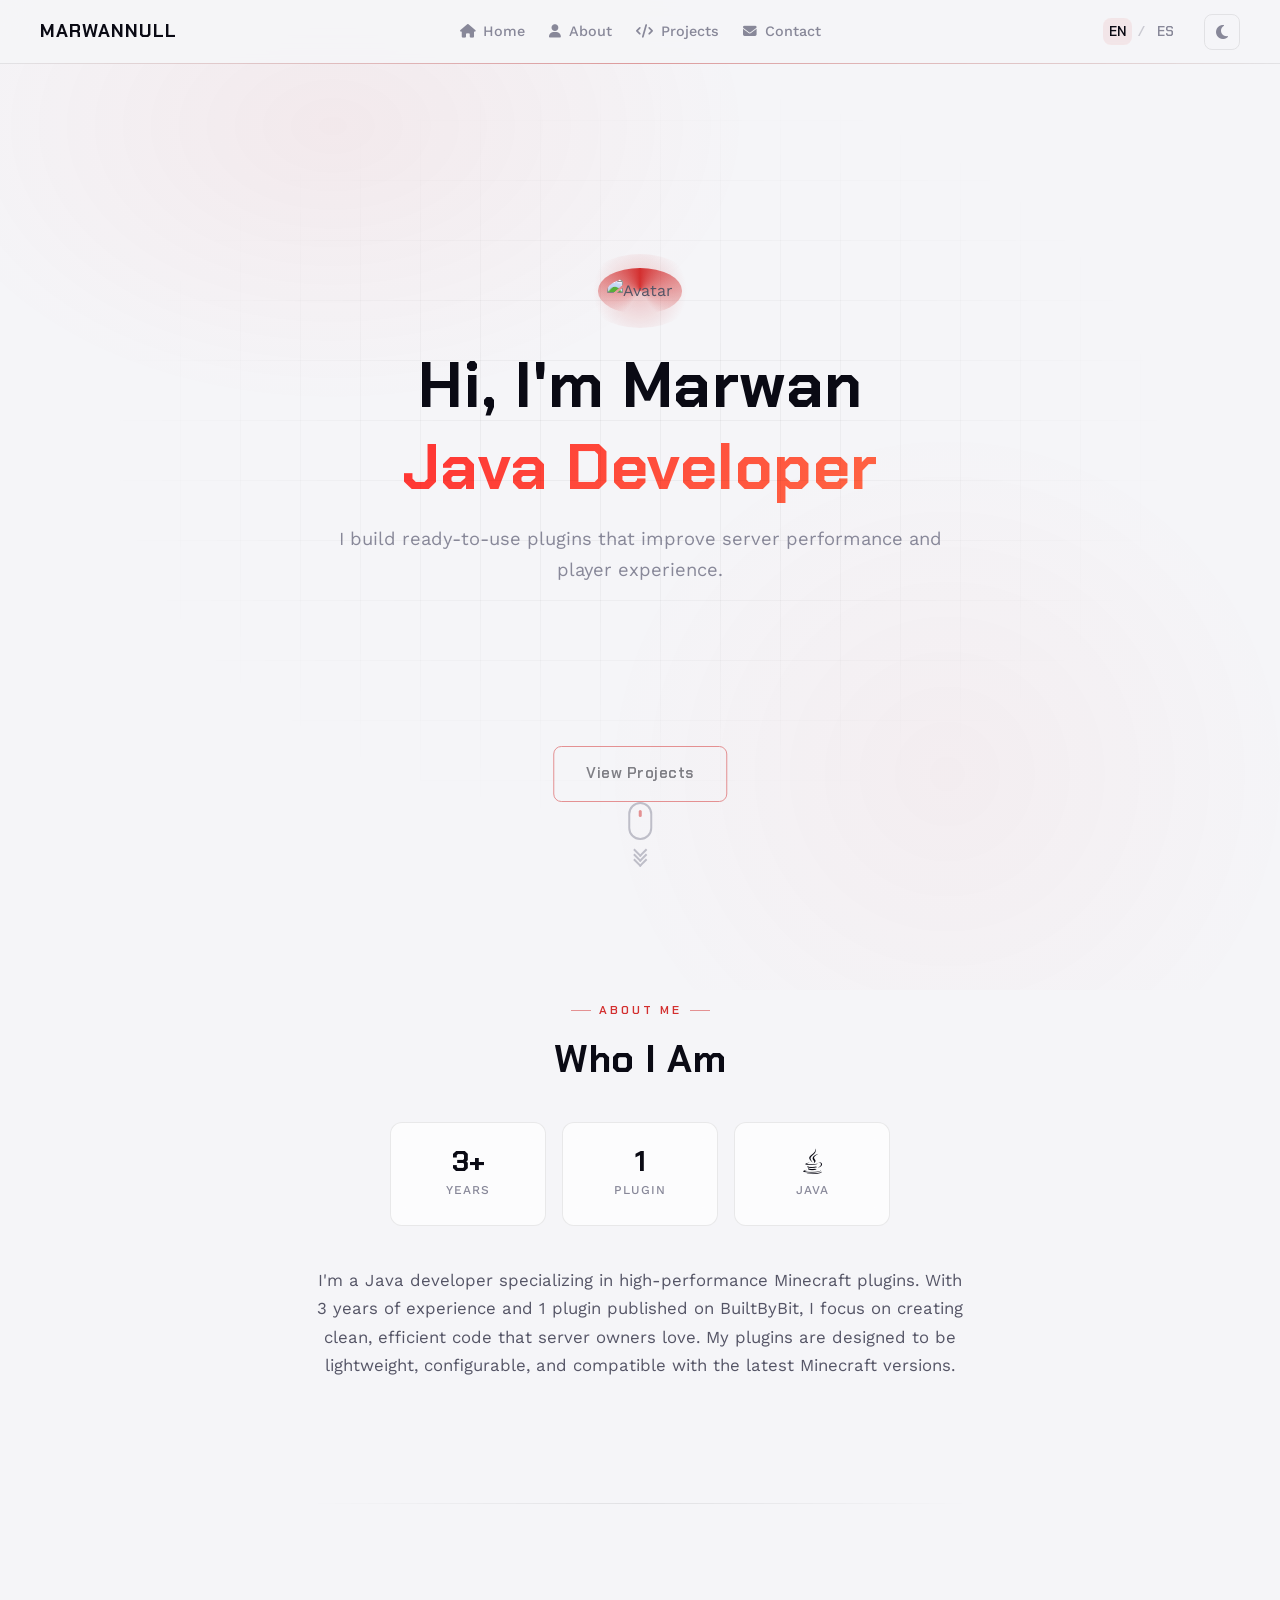
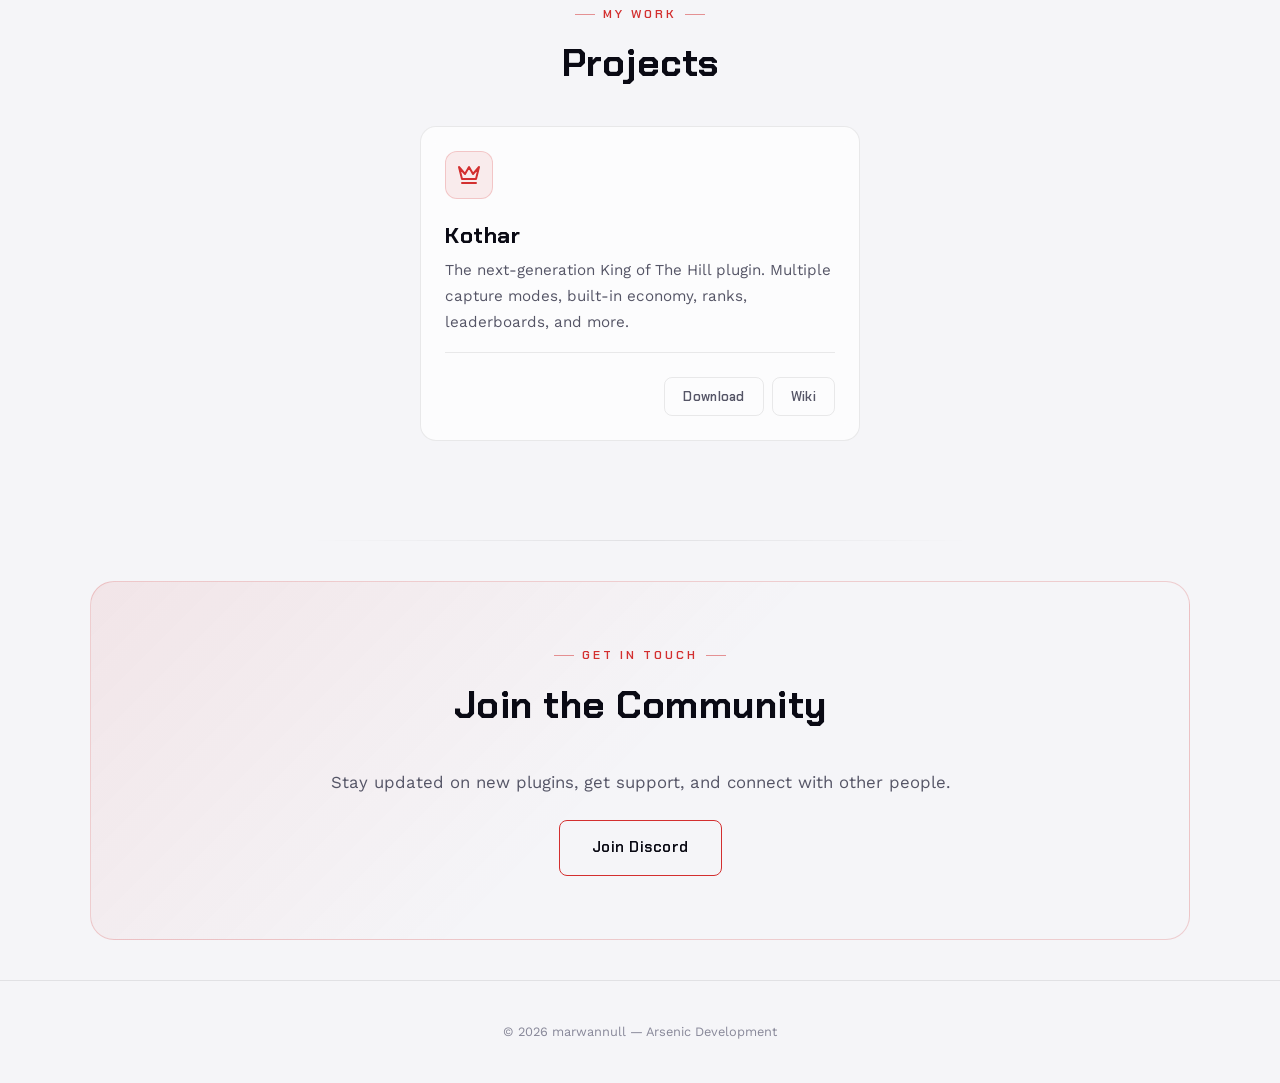
==== commit 67b17f6c: "Update index.html" ====
--- a/index.html
+++ b/index.html
@@ -35,18 +35,14 @@
         </header>
 
         <section id="home" class="hero">
-            <div class="hero-tag">
-                <span class="dot"></span>
-                <span data-en="Available for projects" data-es="Disponible para proyectos">Available for projects</span>
-            </div>
             <div class="avatar-wrapper">
                 <img src="https://github.com/marwannull.png" alt="Avatar" class="avatar">
             </div>
             <h1><span data-en="Hi, I'm Marwan" data-es="Hola, soy Marwan">Hi, I'm Marwan</span></h1>
             <h1 style="margin-top: -10px;"><span class="highlight">Java Developer</span></h1>
             <p data-en="I build ready-to-use plugins that improve server performance and player experience." data-es="Creo plugins listos para usar que mejoran el rendimiento del servidor y la experiencia del jugador.">I build ready-to-use plugins that improve server performance and player experience.</p>
-            <a href="#projects" class="btn" data-en="View Projects" data-es="Ver Proyectos">View Projects</a>
             <div class="scroll-indicator">
+                <a href="#projects" class="btn" data-en="View Projects" data-es="Ver Proyectos">View Projects</a>
                 <div class="mouse">
                     <div class="wheel"></div>
                 </div>
--- a/style.css
+++ b/style.css
@@ -202,6 +202,14 @@
     border-bottom: 1px solid var(--border-subtle);
 }
 
+.hero {
+    padding-top: calc(64px + var(--space-lg));
+}
+
+.hero-tag {
+    margin-top: var(--space-sm);
+}
+
 header::after {
     content: "";
     position: absolute;
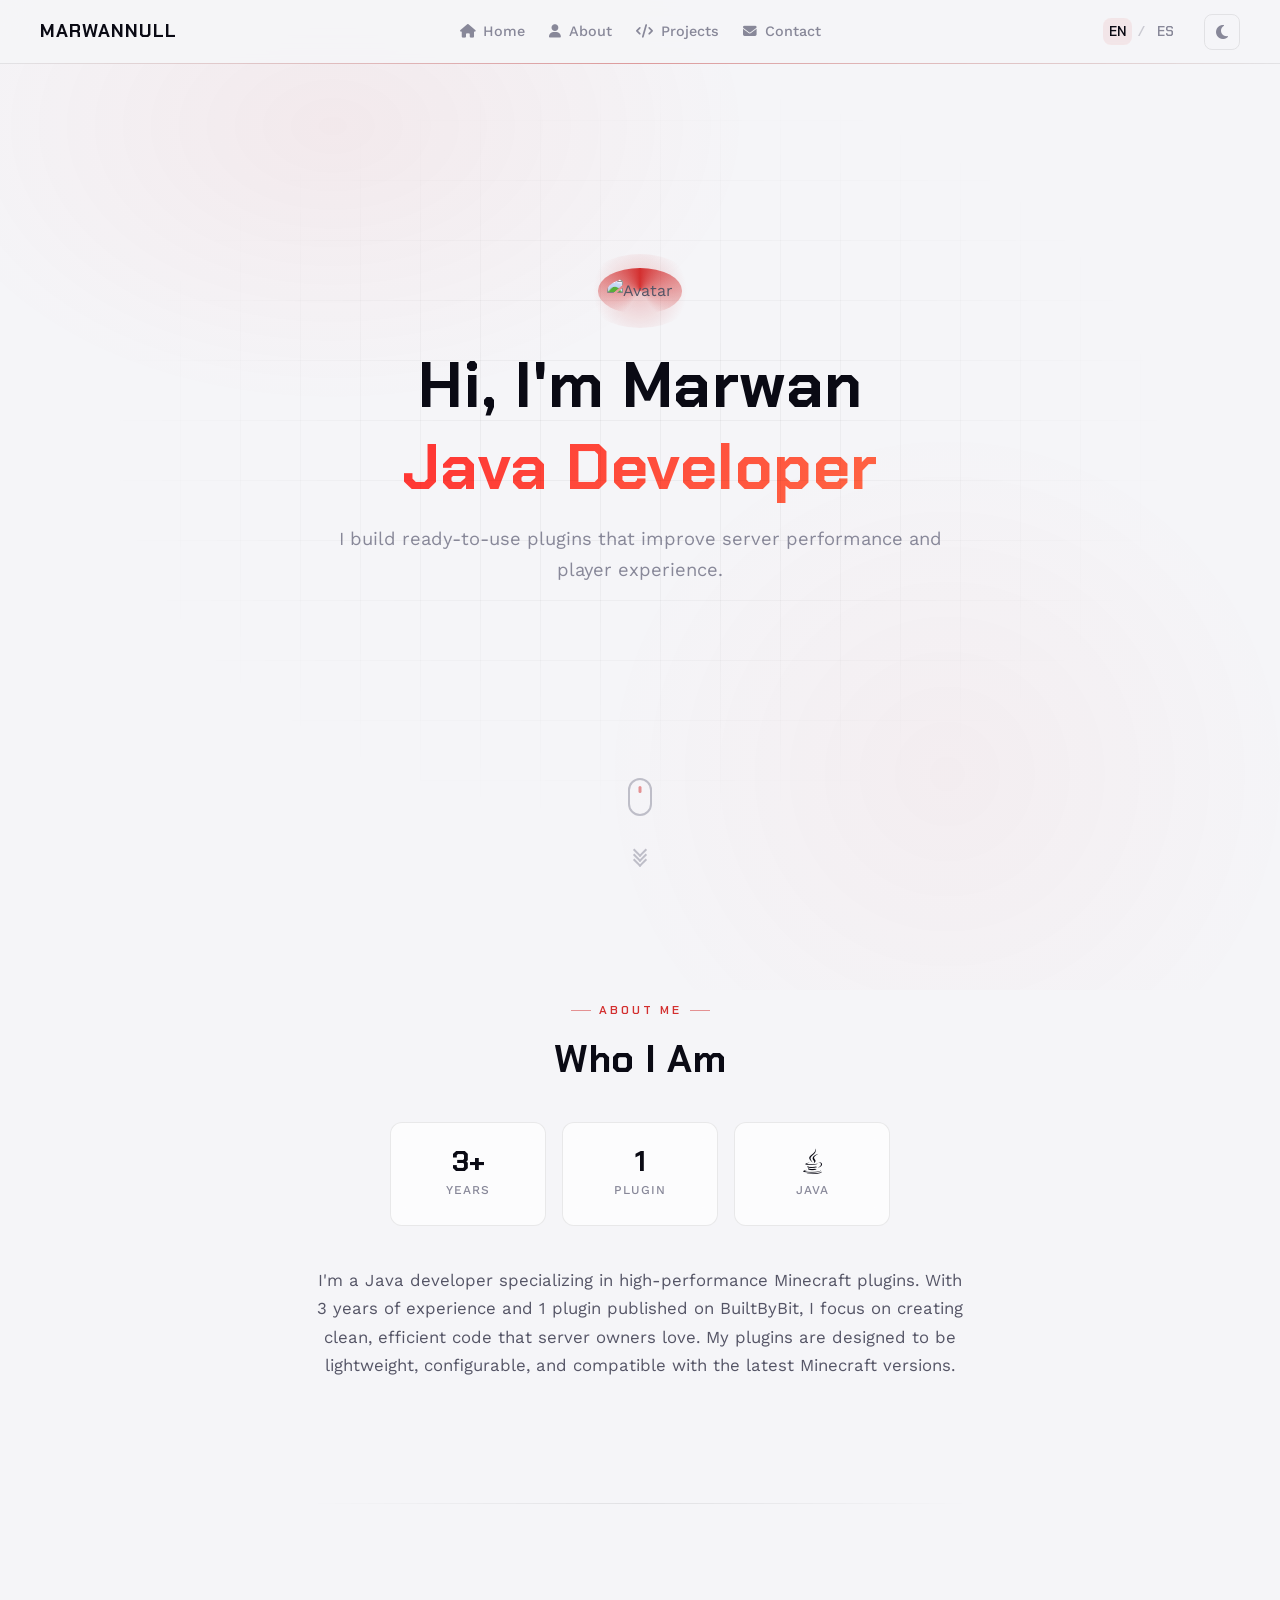
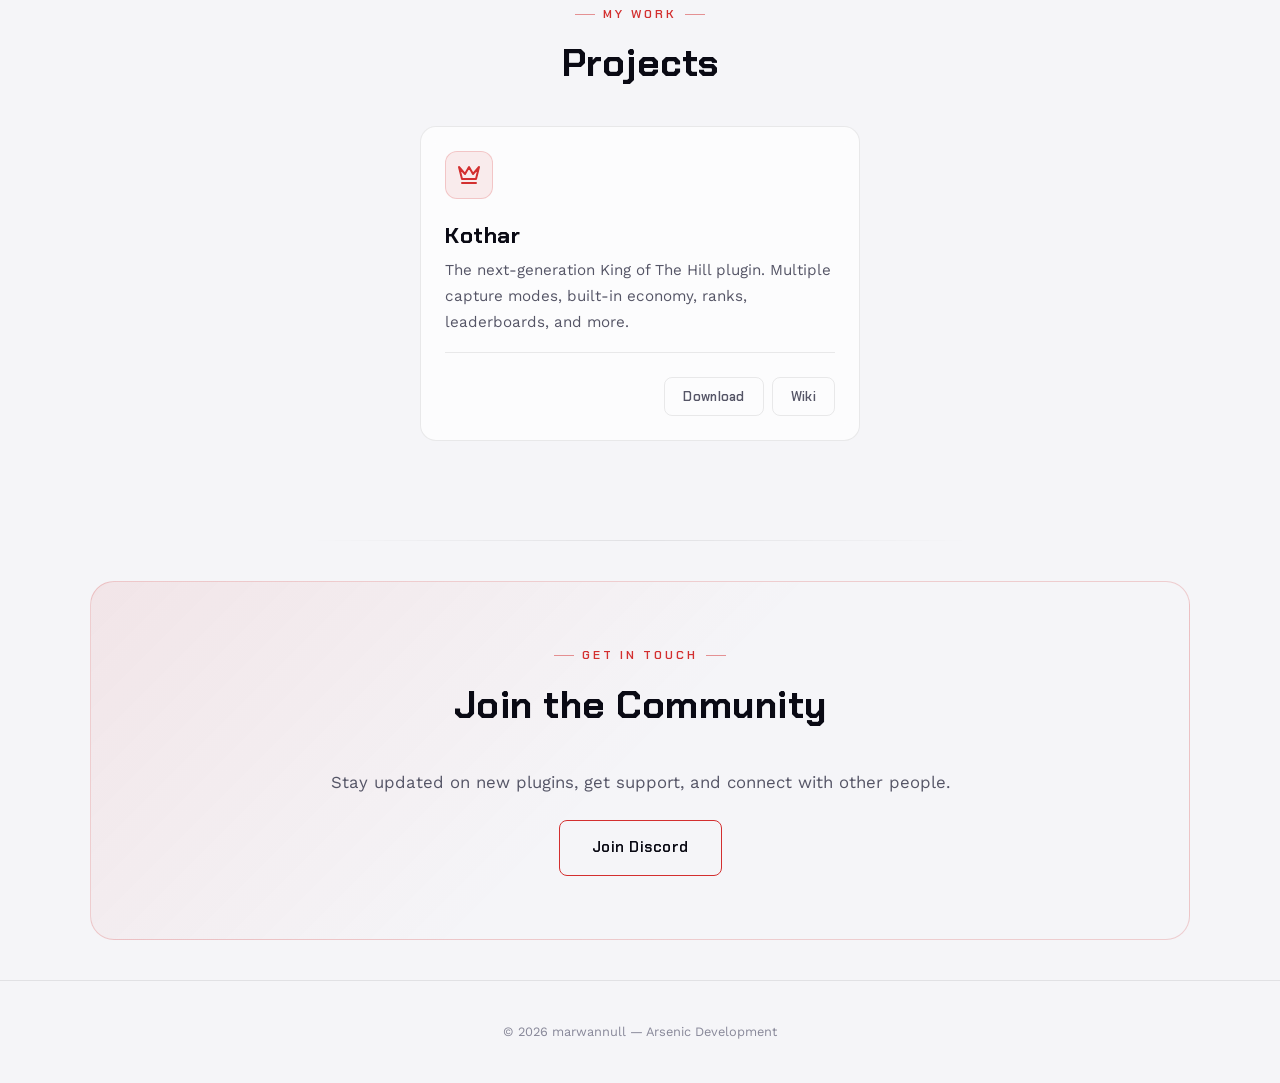
==== commit 1033c8bc: "Update index.html" ====
--- a/index.html
+++ b/index.html
@@ -42,7 +42,6 @@
             <h1 style="margin-top: -10px;"><span class="highlight">Java Developer</span></h1>
             <p data-en="I build ready-to-use plugins that improve server performance and player experience." data-es="Creo plugins listos para usar que mejoran el rendimiento del servidor y la experiencia del jugador.">I build ready-to-use plugins that improve server performance and player experience.</p>
             <div class="scroll-indicator">
-                <a href="#projects" class="btn" data-en="View Projects" data-es="Ver Proyectos">View Projects</a>
                 <div class="mouse">
                     <div class="wheel"></div>
                 </div>
--- a/style.css
+++ b/style.css
@@ -535,6 +535,12 @@
     align-items: center;
     opacity: 0.5;
     transition: opacity var(--transition-base);
+    gap: var(--space-lg);
+}
+
+.scroll-indicator .btn {
+    opacity: 1;
+    pointer-events: auto;
 }
 
 .scroll-indicator:hover {
@@ -935,10 +941,11 @@
 
 .wiki-layout {
     display: grid;
-    grid-template-columns: 260px 1fr;
+    grid-template-columns: 280px 1fr;
     gap: var(--space-xl);
-    max-width: 1200px;
-    margin: 0 auto;
+    width: 100%;
+    max-width: none;
+    margin: 0;
     padding: calc(64px + var(--space-xl)) var(--space-xl) var(--space-xl);
     min-height: 100vh;
     align-items: start;
@@ -947,9 +954,10 @@
 .wiki-sidebar {
     position: sticky;
     top: calc(64px + var(--space-lg));
+    align-self: start;
     background: var(--bg-card);
     border: 1px solid var(--border-subtle);
-    border-radius: var(--radius-lg);
+    border-radius: 0;
     padding: var(--space-lg);
     backdrop-filter: blur(10px);
     -webkit-backdrop-filter: blur(10px);
@@ -1001,14 +1009,18 @@
 }
 
 .wiki-content {
-    background: var(--bg-card);
-    border: 1px solid var(--border-subtle);
-    border-radius: var(--radius-lg);
-    padding: var(--space-xl) var(--space-2xl);
-    backdrop-filter: blur(10px);
-    -webkit-backdrop-filter: blur(10px);
+    background: transparent;
+    border: none;
+    border-radius: 0;
+    padding: 0 var(--space-xl) 0 0;
+    backdrop-filter: none;
+    -webkit-backdrop-filter: none;
     text-align: left;
     min-height: 80vh;
+}
+
+.wiki-content > * {
+    max-width: 980px;
 }
 
 .wiki-content h1 {
@@ -1146,10 +1158,11 @@
     .wiki-sidebar {
         position: static;
         max-height: none;
+        border-radius: var(--radius-lg);
     }
 
     .wiki-content {
-        padding: var(--space-lg);
+        padding: 0;
     }
 
     .projects-layout {
